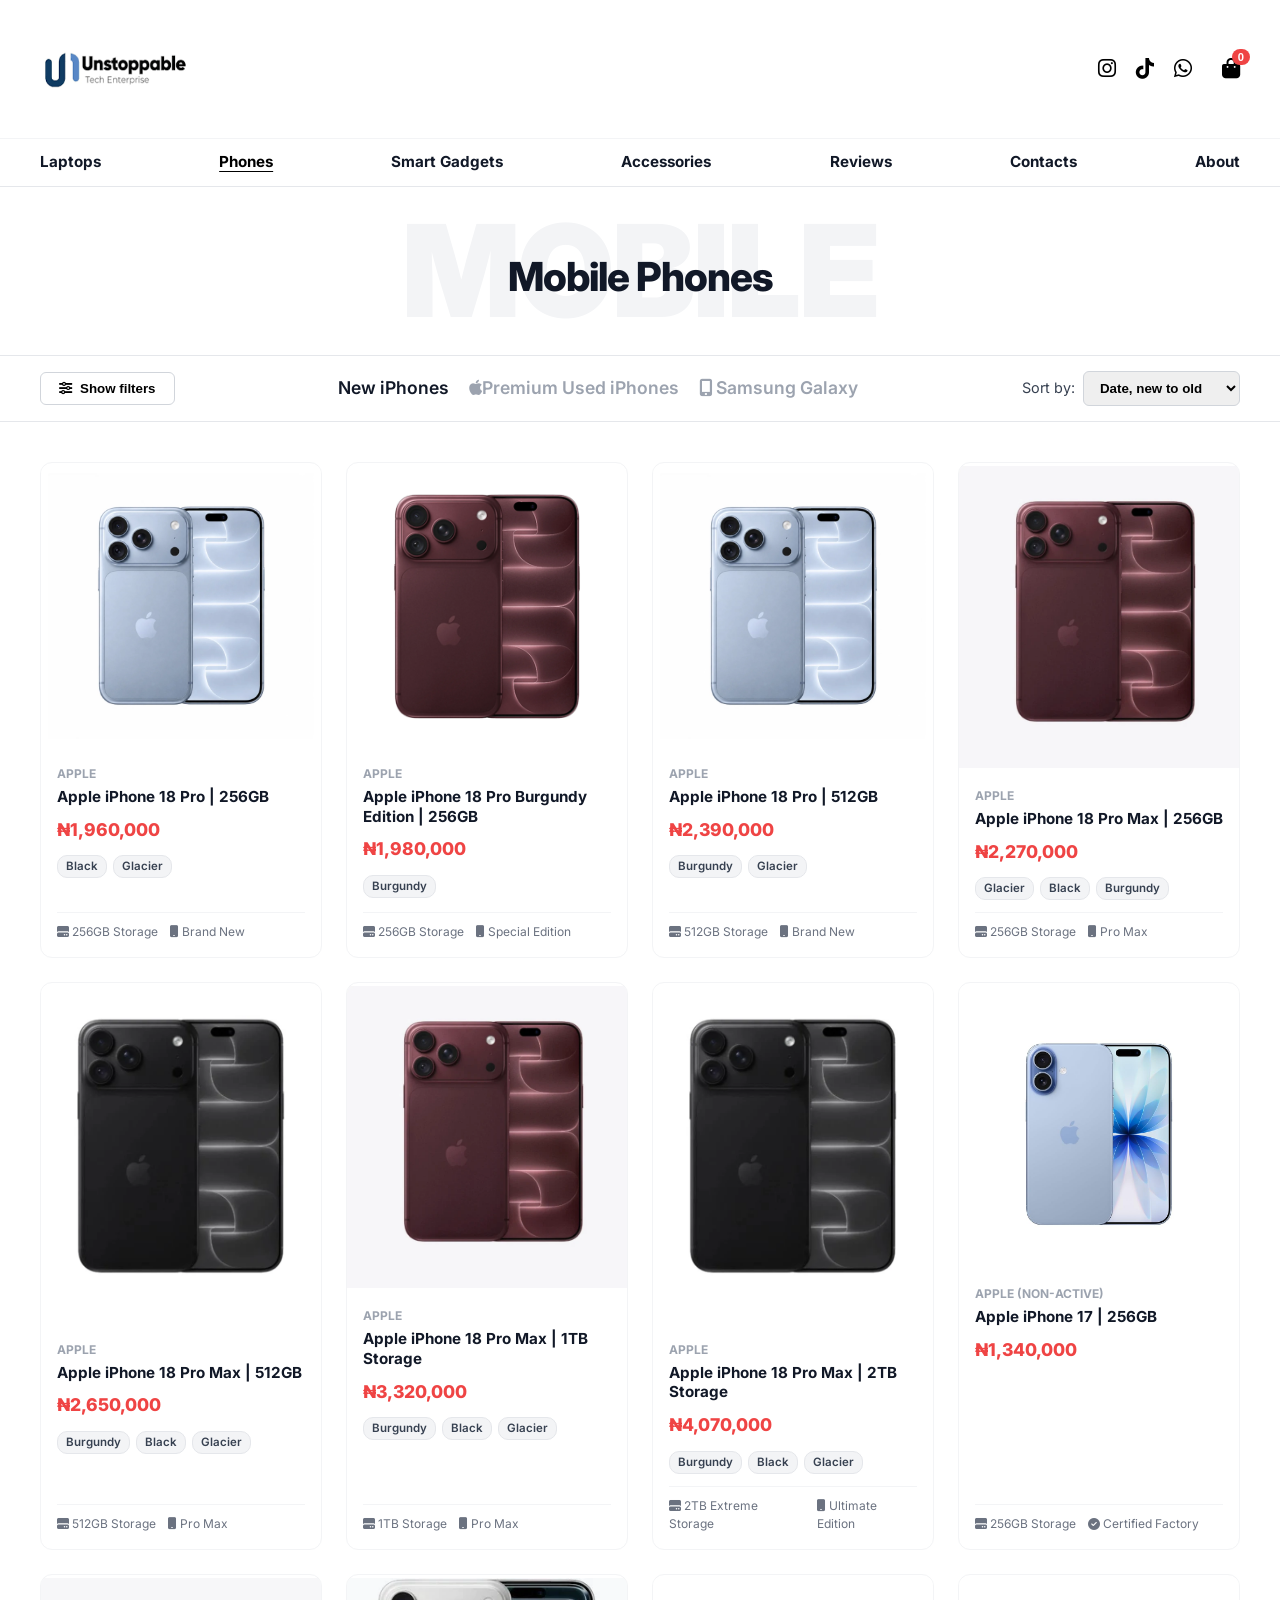
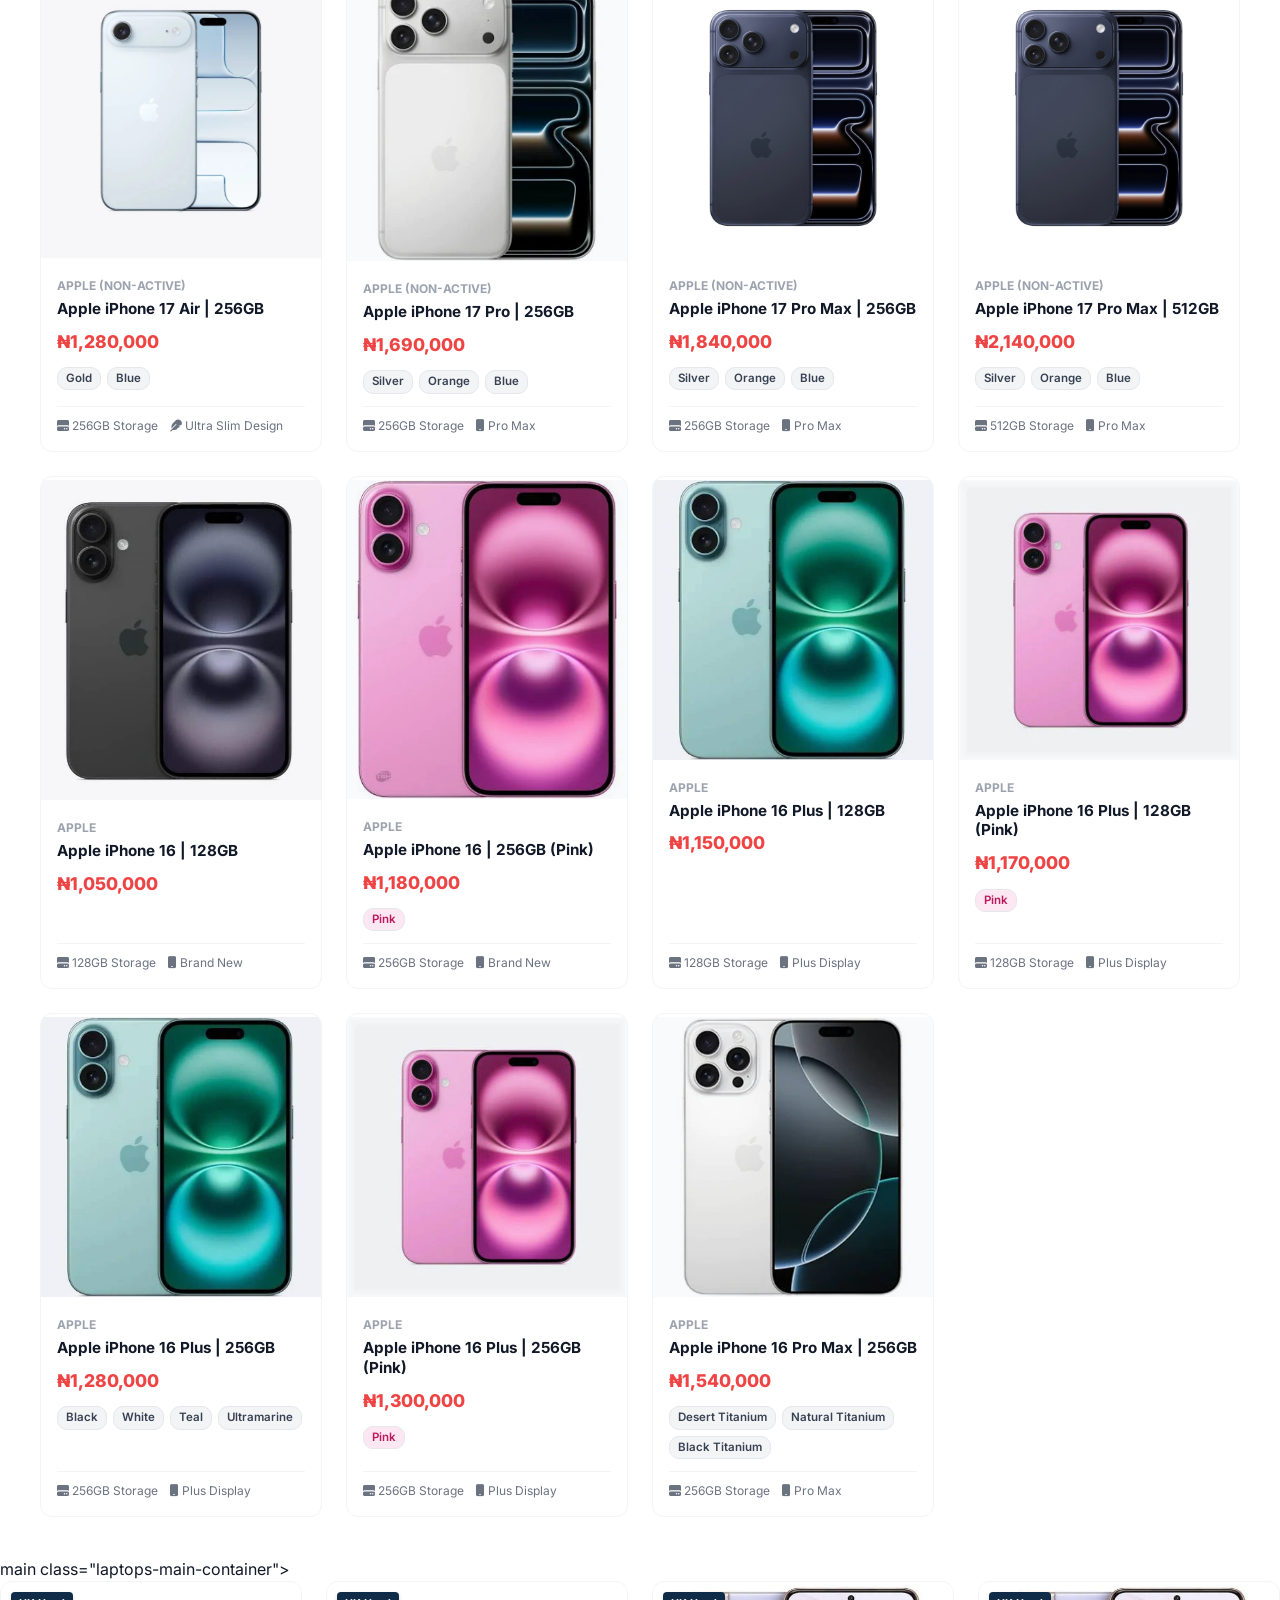
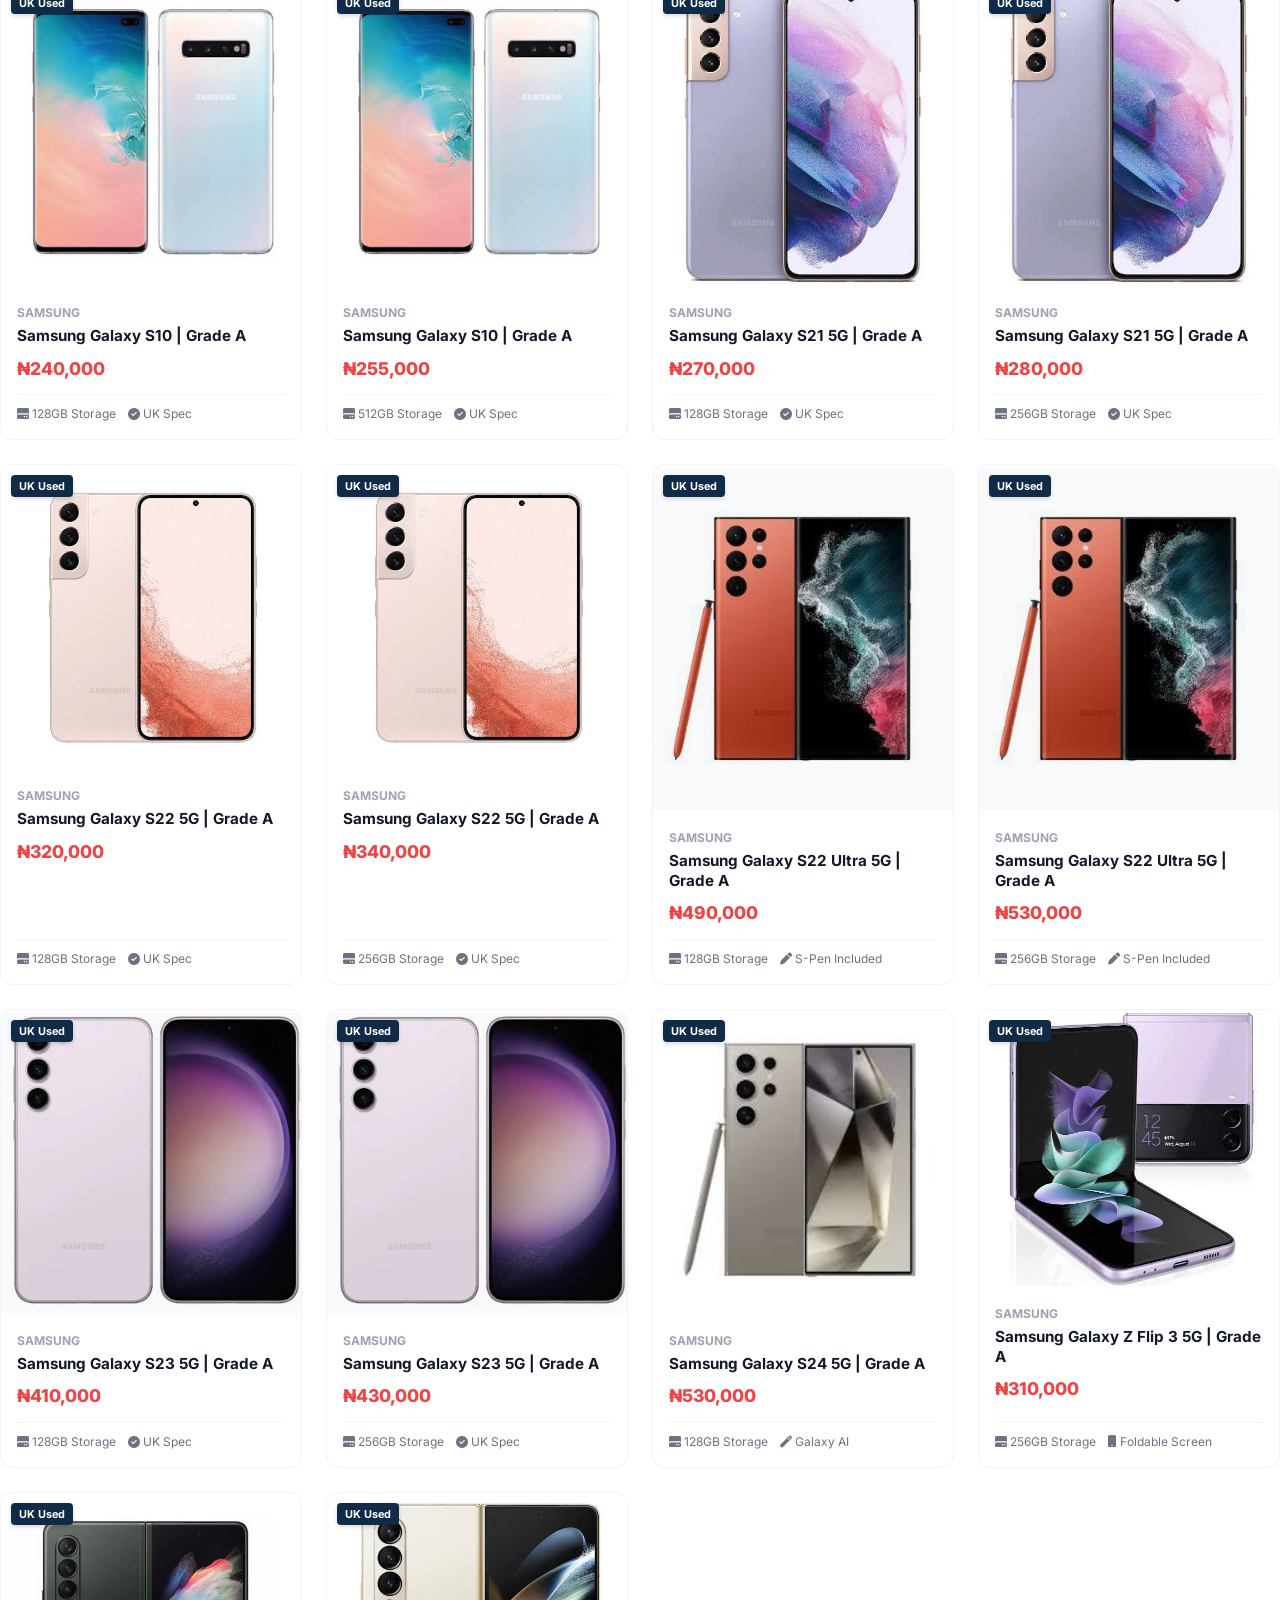
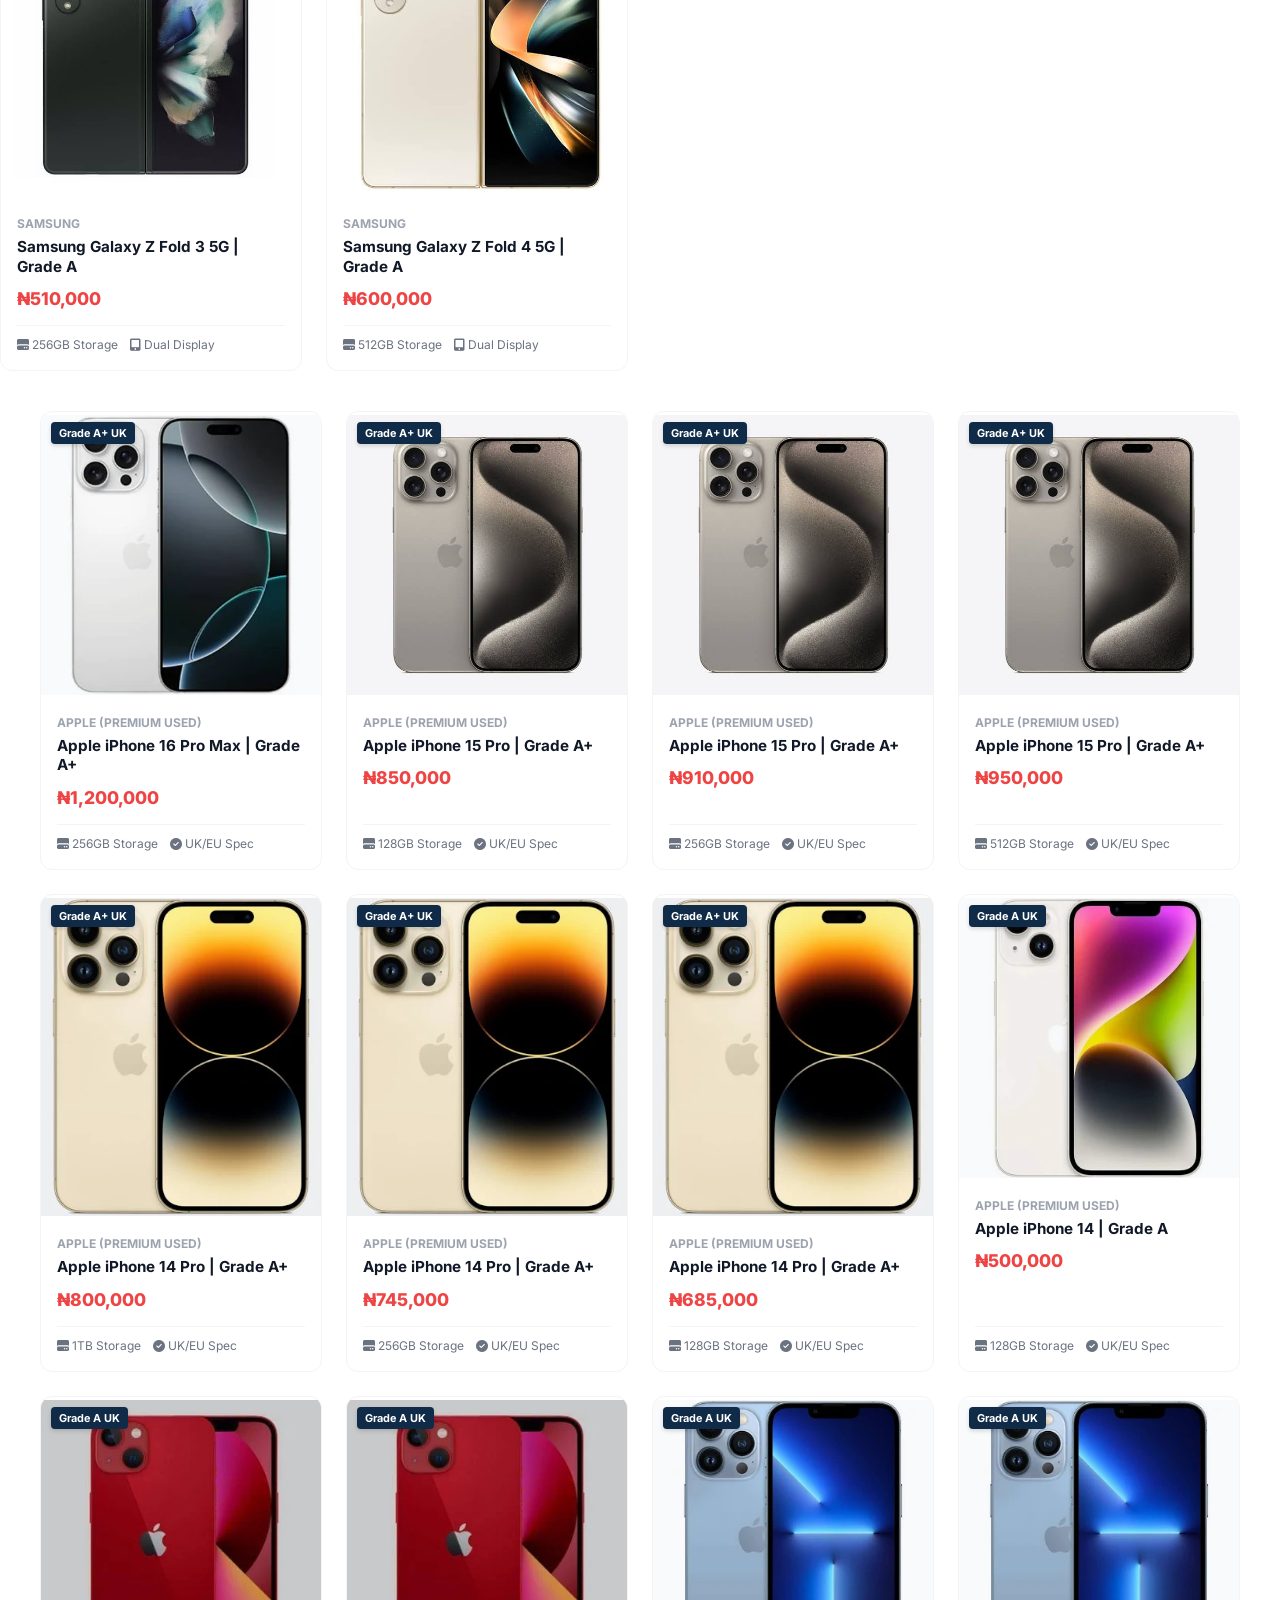
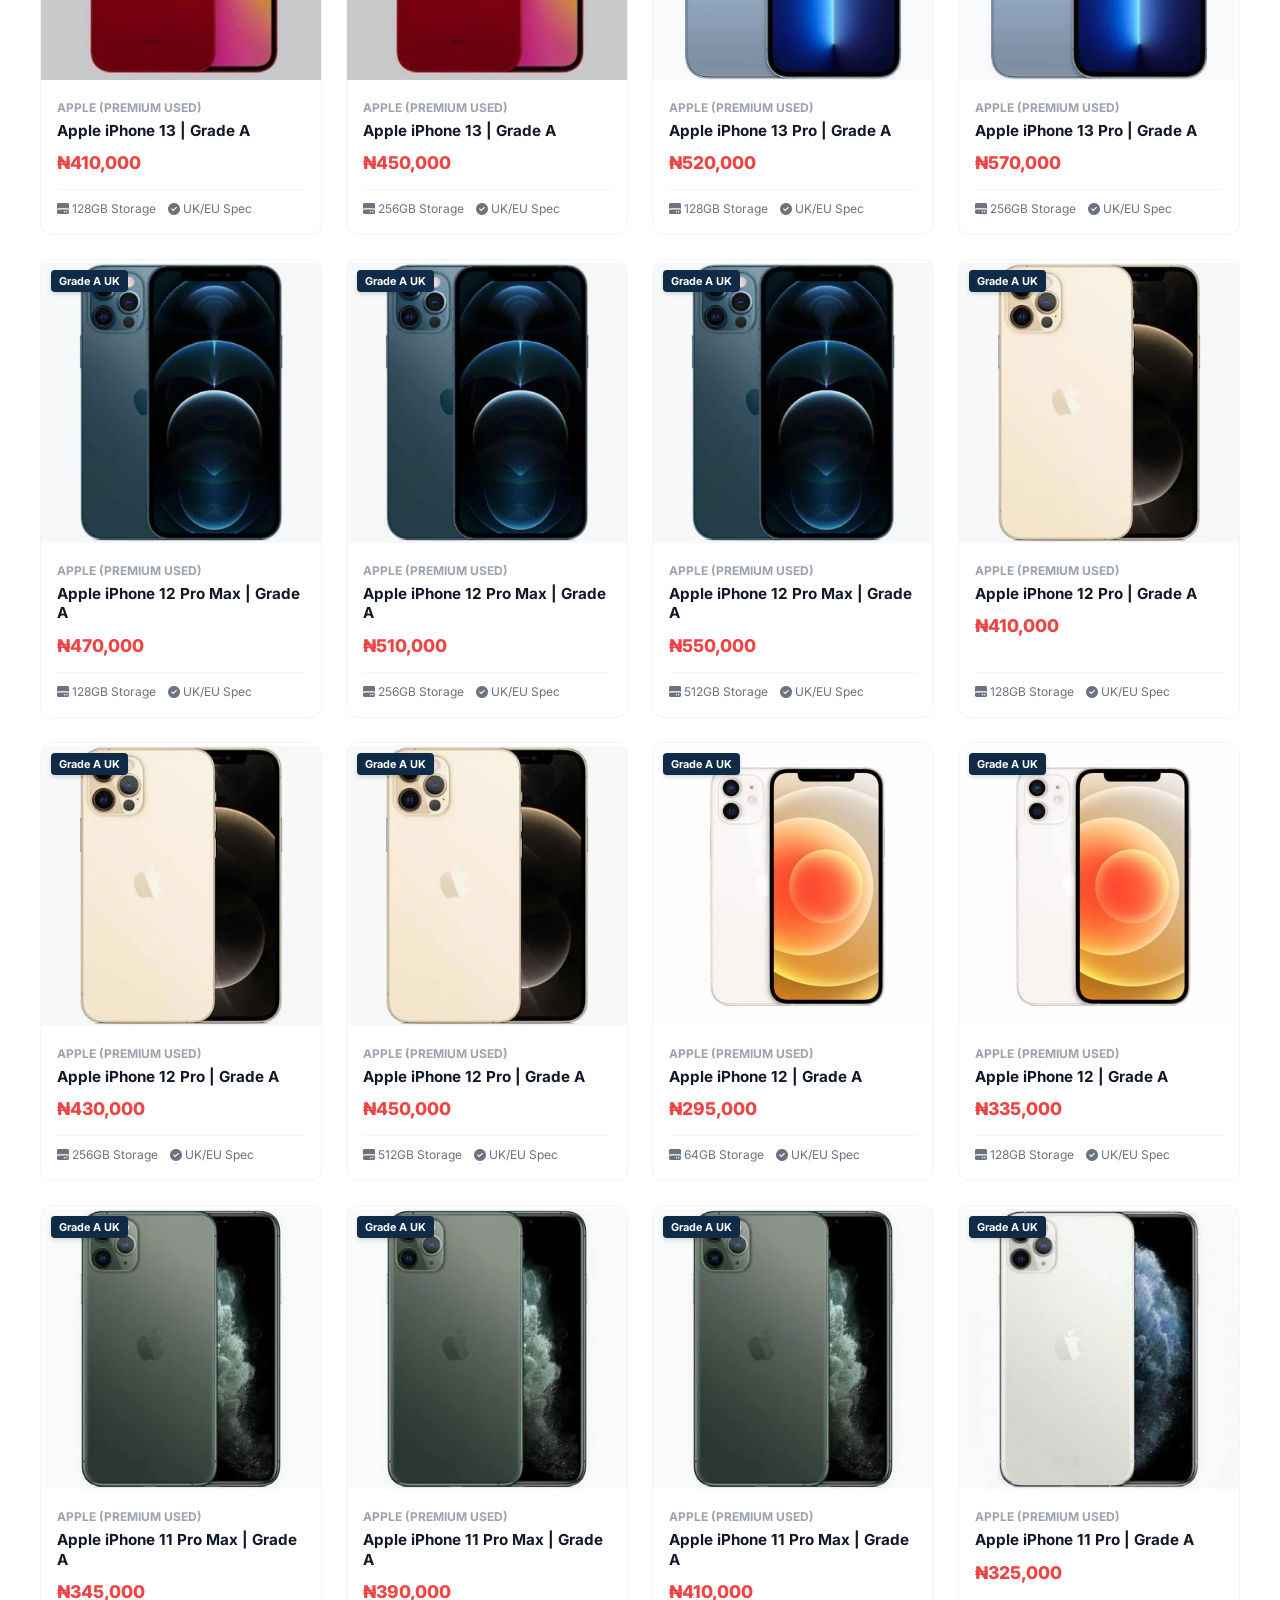
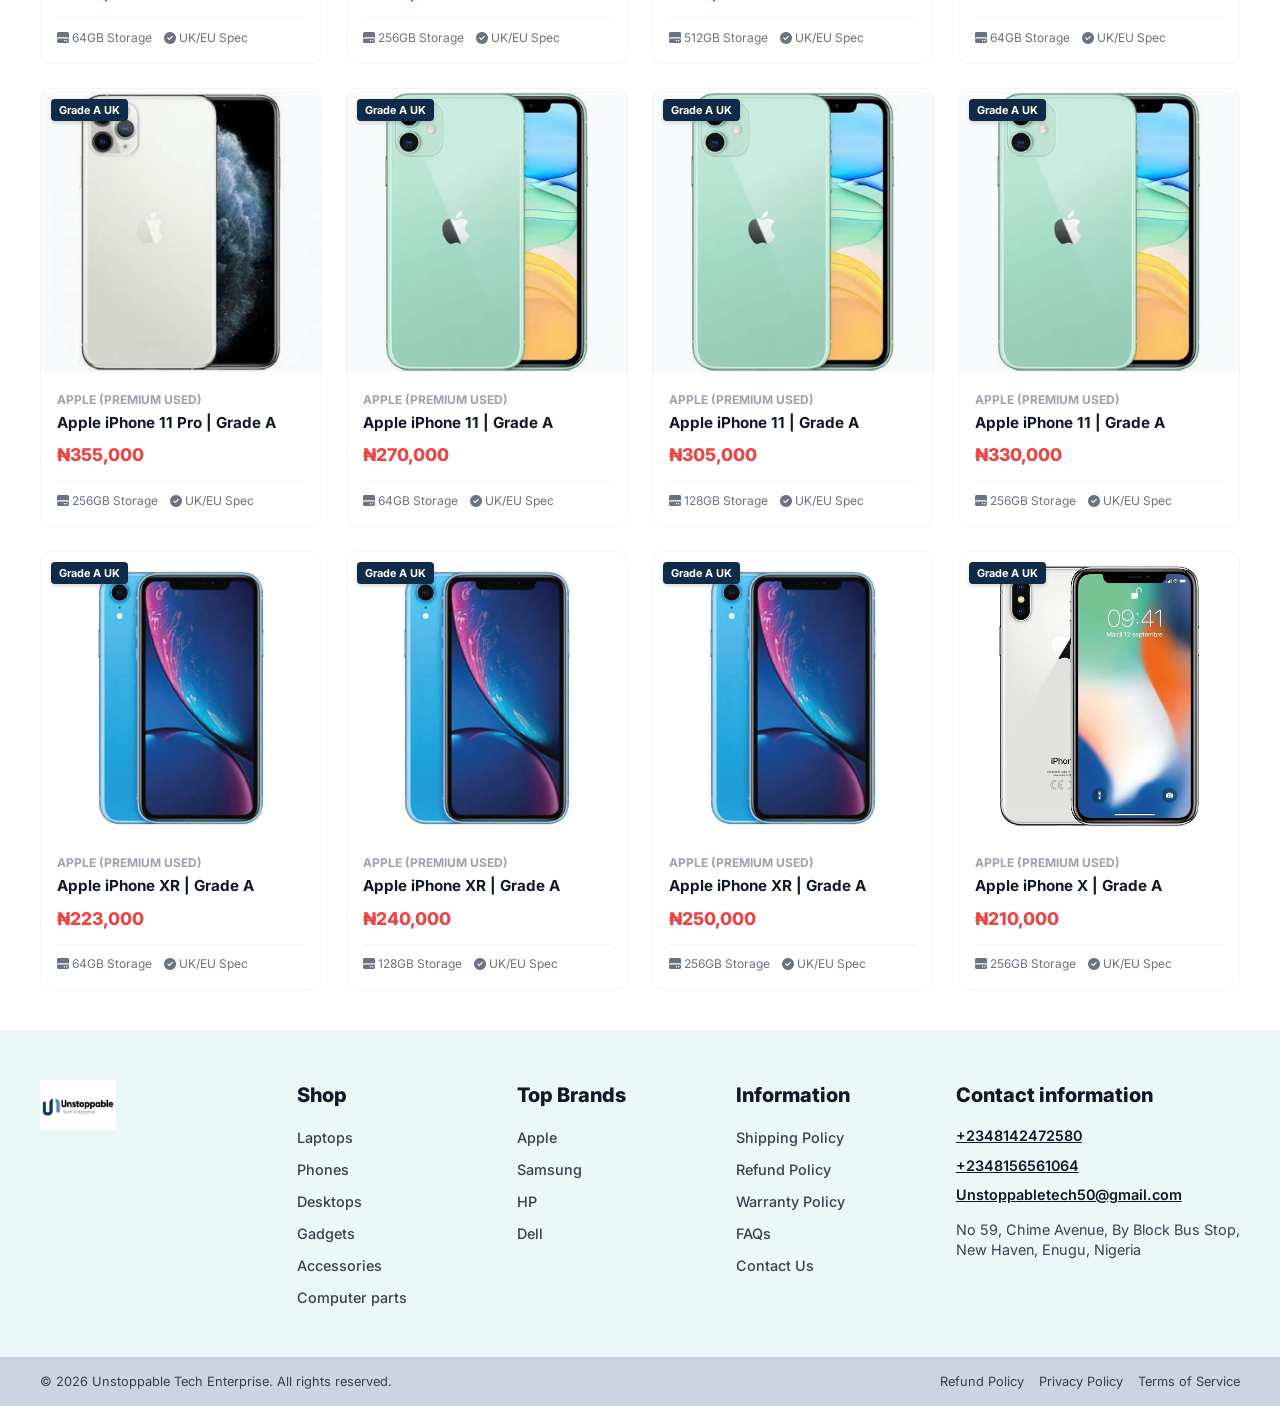
==== index.html @ ea3946f7 "Initial commit" ====
<!DOCTYPE html>
<html lang="en">
<head>
  <meta charset="UTF-8">
  <meta name="viewport" content="width=device-width, initial-scale=1.0">
  <title>Phones | Unstoppable Tech Enterprise</title>
  <!-- Google Fonts & Font Awesome Icons -->
  <link rel="preconnect" href="https://fonts.googleapis.com">
  <link rel="preconnect" href="https://fonts.gstatic.com" crossorigin>
  <link href="https://fonts.googleapis.com/css2?family=Inter:wght@400;500;600;700;800;900&display=swap" rel="stylesheet">
  <link rel="stylesheet" href="https://cdnjs.cloudflare.com/ajax/libs/font-awesome/6.4.0/css/all.min.css">
  <link rel="stylesheet" href="style.css">
</head>
<body>

  <!-- Header -->
  <header class="header">
    <div class="top-header">
      <a href="Phones.html" class="logo-link">
        <img src="images/logo.png" alt="Unstoppable Tech Enterprise" class="brand-logo" onerror="this.onerror=null; this.src='https://via.placeholder.com/220x60/ffffff/0f2b48?text=Unstoppable+Tech';">
      </a>
      <div class="social-links">
        <a href="https://www.instagram.com/unstoppable_techh?dlrf=MTU1bzlmZHRybW9jNA%3D%3D&utm_source=qr" target="_blank" rel="noopener noreferrer" aria-label="Instagram"><i class="fab fa-instagram"></i></a>
        <a href="https://www.tiktok.com/@unstoppabletech?_r=1&_t=ZS-9Adv2xZmcsM" target="_blank" rel="noopener noreferrer" aria-label="TikTok"><i class="fab fa-tiktok"></i></a>
        <a href="https://wa.me/message/I3PFMLFNUW4SJ1" target="_blank" rel="noopener noreferrer" aria-label="WhatsApp"><i class="fab fa-whatsapp"></i></a>
        <button class="cart-trigger" id="openCartBtn" aria-label="View Cart">
          <i class="fas fa-shopping-bag"></i>
          <span class="cart-count" id="cartBadgeCount">0</span>
        </button>
      </div>
    </div>
    <nav class="nav-bar">
      <div class="nav-links">
        <a href="laptops.html" class="nav-item">Laptops</a>
        <a href="phones.html" class="nav-item active">Phones</a>
        <a href="SmartGadgets.html" class="nav-item">Smart Gadgets</a>
        <a href="Accesories.html" class="nav-item">Accessories</a>
        <a href="reviews.html" class="nav-item">Reviews</a>
        <a href="contact.html" class="nav-item">Contacts</a>
        <a href="About.html" class="nav-item">About</a>
      </div>
    </nav>
  </header>

  <!-- Phones Banner Title -->
  <section class="laptops-hero-section">
    <div class="watermark-bg">Mobile</div>
    <h1 class="laptops-title">Mobile Phones</h1>
  </section>

  <!-- Filter & Brand Switcher Toolbar -->
  <div class="filter-toolbar-container">
    <div class="filter-toolbar">
      <button class="show-filters-btn">
        <i class="fas fa-sliders"></i> Show filters
      </button>

      <!-- Brand Sub-Category Tabs -->
      <div class="category-subtypes">
        <a href="Newiphones.html" class="subtype-link active"> New iPhones</a>
        <a href="usediphones.html" class="subtype-link"><i class="fab fa-apple"></i>Premium Used iPhones</a>
        <a href="samsung.html" class="subtype-link"><i class="fas fa-mobile-alt"></i> Samsung Galaxy</a>
      </div>

      <div class="sort-dropdown-wrapper">
        <label for="sortSelect">Sort by:</label>
        <select id="sortSelect" class="sort-select">
          <option value="newest">Date, new to old</option>
          <option value="price-low">Price, low to high</option>
          <option value="price-high">Price, high to low</option>
        </select>
      </div>
    </div>
  </div>

  <!-- Phones Grid -->
  <main class="laptops-main-container">
    <div class="laptop-cards-grid">

      <!-- iPhone 18 Pro 256GB -->
      <div class="laptop-card">
        <div class="laptop-img-wrapper">
          <img src="images/18pro.png" alt="iPhone 18 Pro 256GB" onerror="this.onerror=null; this.src='https://images.unsplash.com/photo-1592750475338-74b7b21085ab?auto=format&fit=crop&w=500&q=80';">
          <button class="hover-add-cart-btn" onclick="addToCart(201)">Add to cart</button>
        </div>
        <div class="laptop-info">
          <div class="brand-name">APPLE</div>
          <h3 class="laptop-model">Apple iPhone 18 Pro | 256GB</h3>
          <div class="price-box">
            <span class="current-price">₦1,960,000</span>
          </div>
          <div class="phone-color-pills">
            <span class="color-pill">Black</span>
            <span class="color-pill">Glacier</span>
          </div>
          <div class="laptop-specs-bar">
            <span><i class="fas fa-hdd"></i> 256GB Storage</span>
            <span><i class="fas fa-mobile"></i> Brand New</span>
          </div>
        </div>
      </div>

      <!-- iPhone 18 Pro 256GB Burgundy Special -->
      <div class="laptop-card">
        <div class="laptop-img-wrapper">
          <img src="images/18pro_burg.png" alt="iPhone 18 Pro 256GB Burgundy" onerror="this.onerror=null; this.src='https://images.unsplash.com/photo-1592750475338-74b7b21085ab?auto=format&fit=crop&w=500&q=80';">
          <button class="hover-add-cart-btn" onclick="addToCart(202)">Add to cart</button>
        </div>
        <div class="laptop-info">
          <div class="brand-name">APPLE</div>
          <h3 class="laptop-model">Apple iPhone 18 Pro Burgundy Edition | 256GB</h3>
          <div class="price-box">
            <span class="current-price">₦1,980,000</span>
          </div>
          <div class="phone-color-pills">
            <span class="color-pill">Burgundy</span>
          </div>
          <div class="laptop-specs-bar">
            <span><i class="fas fa-hdd"></i> 256GB Storage</span>
            <span><i class="fas fa-mobile"></i> Special Edition</span>
          </div>
        </div>
      </div>

      <!-- iPhone 18 Pro 512GB -->
      <div class="laptop-card">
        <div class="laptop-img-wrapper">
          <img src="images/18pro.png" alt="iPhone 18 Pro 512GB" onerror="this.onerror=null; this.src='https://images.unsplash.com/photo-1592750475338-74b7b21085ab?auto=format&fit=crop&w=500&q=80';">
          <button class="hover-add-cart-btn" onclick="addToCart(203)">Add to cart</button>
        </div>
        <div class="laptop-info">
          <div class="brand-name">APPLE</div>
          <h3 class="laptop-model">Apple iPhone 18 Pro | 512GB</h3>
          <div class="price-box">
            <span class="current-price">₦2,390,000</span>
          </div>
          <div class="phone-color-pills">
            <span class="color-pill">Burgundy</span>
            <span class="color-pill">Glacier</span>
          </div>
          <div class="laptop-specs-bar">
            <span><i class="fas fa-hdd"></i> 512GB Storage</span>
            <span><i class="fas fa-mobile"></i> Brand New</span>
          </div>
        </div>
      </div>

      <!-- iPhone 18 Pro Max 256GB -->
      <div class="laptop-card">
        <div class="laptop-img-wrapper">
          <img src="images/18promax.png" alt="iPhone 18 Pro Max 256GB" onerror="this.onerror=null; this.src='https://images.unsplash.com/photo-1511707171634-5f897ff02aa9?auto=format&fit=crop&w=500&q=80';">
          <button class="hover-add-cart-btn" onclick="addToCart(204)">Add to cart</button>
        </div>
        <div class="laptop-info">
          <div class="brand-name">APPLE</div>
          <h3 class="laptop-model">Apple iPhone 18 Pro Max | 256GB</h3>
          <div class="price-box">
            <span class="current-price">₦2,270,000</span>
          </div>
          <div class="phone-color-pills">
            <span class="color-pill">Glacier</span>
            <span class="color-pill">Black</span>
            <span class="color-pill">Burgundy</span>
          </div>
          <div class="laptop-specs-bar">
            <span><i class="fas fa-hdd"></i> 256GB Storage</span>
            <span><i class="fas fa-mobile"></i> Pro Max</span>
          </div>
        </div>
      </div>

      <!-- iPhone 18 Pro Max 512GB -->
      <div class="laptop-card">
        <div class="laptop-img-wrapper">
          <img src="images/18promax_b.png" alt="iPhone 18 Pro Max 512GB" onerror="this.onerror=null; this.src='https://images.unsplash.com/photo-1511707171634-5f897ff02aa9?auto=format&fit=crop&w=500&q=80';">
          <button class="hover-add-cart-btn" onclick="addToCart(205)">Add to cart</button>
        </div>
        <div class="laptop-info">
          <div class="brand-name">APPLE</div>
          <h3 class="laptop-model">Apple iPhone 18 Pro Max | 512GB</h3>
          <div class="price-box">
            <span class="current-price">₦2,650,000</span>
          </div>
          <div class="phone-color-pills">
            <span class="color-pill">Burgundy</span>
            <span class="color-pill">Black</span>
            <span class="color-pill">Glacier</span>
          </div>
          <div class="laptop-specs-bar">
            <span><i class="fas fa-hdd"></i> 512GB Storage</span>
            <span><i class="fas fa-mobile"></i> Pro Max</span>
          </div>
        </div>
      </div>

      <!-- iPhone 18 Pro Max 1TB -->
      <div class="laptop-card">
        <div class="laptop-img-wrapper">
          <img src="images/18promax.png" alt="iPhone 18 Pro Max 1TB" onerror="this.onerror=null; this.src='https://images.unsplash.com/photo-1511707171634-5f897ff02aa9?auto=format&fit=crop&w=500&q=80';">
          <button class="hover-add-cart-btn" onclick="addToCart(206)">Add to cart</button>
        </div>
        <div class="laptop-info">
          <div class="brand-name">APPLE</div>
          <h3 class="laptop-model">Apple iPhone 18 Pro Max | 1TB Storage</h3>
          <div class="price-box">
            <span class="current-price">₦3,320,000</span>
          </div>
          <div class="phone-color-pills">
            <span class="color-pill">Burgundy</span>
            <span class="color-pill">Black</span>
            <span class="color-pill">Glacier</span>
          </div>
          <div class="laptop-specs-bar">
            <span><i class="fas fa-hdd"></i> 1TB Storage</span>
            <span><i class="fas fa-mobile"></i> Pro Max</span>
          </div>
        </div>
      </div>

      <!-- iPhone 18 Pro Max 2TB -->
      <div class="laptop-card">
        <div class="laptop-img-wrapper">
          <img src="images/18promax_b.png" alt="iPhone 18 Pro Max 2TB" onerror="this.onerror=null; this.src='https://images.unsplash.com/photo-1511707171634-5f897ff02aa9?auto=format&fit=crop&w=500&q=80';">
          <button class="hover-add-cart-btn" onclick="addToCart(207)">Add to cart</button>
        </div>
        <div class="laptop-info">
          <div class="brand-name">APPLE</div>
          <h3 class="laptop-model">Apple iPhone 18 Pro Max | 2TB Storage</h3>
          <div class="price-box">
            <span class="current-price">₦4,070,000</span>
          </div>
          <div class="phone-color-pills">
            <span class="color-pill">Burgundy</span>
            <span class="color-pill">Black</span>
            <span class="color-pill">Glacier</span>
          </div>
          <div class="laptop-specs-bar">
            <span><i class="fas fa-hdd"></i> 2TB Extreme Storage</span>
            <span><i class="fas fa-mobile"></i> Ultimate Edition</span>
          </div>
        </div>
      </div>

      <!-- NON ACTIVE SECTION -->

      <!-- iPhone 17 256GB Non-Active -->
      <div class="laptop-card">
      
        <div class="laptop-img-wrapper">
          <img src="images/17.png" alt="iPhone 17 256GB">
          <button class="hover-add-cart-btn" onclick="addToCart(208)">Add to cart</button>
        </div>
        <div class="laptop-info">
          <div class="brand-name">APPLE (NON-ACTIVE)</div>
          <h3 class="laptop-model">Apple iPhone 17 | 256GB</h3>
          <div class="price-box">
            <span class="current-price">₦1,340,000</span>
          </div>
          <div class="laptop-specs-bar">
            <span><i class="fas fa-hdd"></i> 256GB Storage</span>
            <span><i class="fas fa-check-circle"></i> Certified Factory</span>
          </div>
        </div>
      </div>

      <!-- iPhone 17 Air 256GB -->
      <div class="laptop-card">
        <div class="laptop-img-wrapper">
          <img src="images/17air.png" alt="iPhone 17 Air 256GB" onerror="this.onerror=null; this.src='https://images.unsplash.com/photo-1511707171634-5f897ff02aa9?auto=format&fit=crop&w=500&q=80';">
          <button class="hover-add-cart-btn" onclick="addToCart(209)">Add to cart</button>
        </div>
        <div class="laptop-info">
          <div class="brand-name">APPLE (NON-ACTIVE)</div>
          <h3 class="laptop-model">Apple iPhone 17 Air | 256GB</h3>
          <div class="price-box">
            <span class="current-price">₦1,280,000</span>
          </div>
          <div class="phone-color-pills">
            <span class="color-pill">Gold</span>
            <span class="color-pill">Blue</span>
          </div>
          <div class="laptop-specs-bar">
            <span><i class="fas fa-hdd"></i> 256GB Storage</span>
            <span><i class="fas fa-feather"></i> Ultra Slim Design</span>
          </div>
        </div>
      </div>

      <!--iphone 17 pro 256gb-->
   <div class="laptop-card">
        <div class="laptop-img-wrapper">
          <img src="images/17pro.png" alt="iPhone 17 Pro 256GB" onerror="this.onerror=null; this.src='https://images.unsplash.com/photo-1511707171634-5f897ff02aa9?auto=format&fit=crop&w=500&q=80';">
          <button class="hover-add-cart-btn" onclick="addToCart(211)">Add to cart</button>
        </div>
        <div class="laptop-info">
          <div class="brand-name">APPLE (NON-ACTIVE)</div>
          <h3 class="laptop-model">Apple iPhone 17 Pro | 256GB</h3>
          <div class="price-box">
            <span class="current-price">₦1,690,000</span>
          </div>
          <div class="phone-color-pills">
            <span class="color-pill">Silver</span>
            <span class="color-pill">Orange</span>
            <span class="color-pill">Blue</span>
          </div>
          <div class="laptop-specs-bar">
            <span><i class="fas fa-hdd"></i> 256GB Storage</span>
            <span><i class="fas fa-mobile"></i> Pro Max</span>
          </div>
        </div>
      </div>
    
      <!-- iPhone 17 Pro Max 256GB -->
      <div class="laptop-card">
        <div class="laptop-img-wrapper">
          <img src="images/17promax.png" alt="iPhone 17 Pro Max 256GB" onerror="this.onerror=null; this.src='https://images.unsplash.com/photo-1511707171634-5f897ff02aa9?auto=format&fit=crop&w=500&q=80';">
          <button class="hover-add-cart-btn" onclick="addToCart(211)">Add to cart</button>
        </div>
        <div class="laptop-info">
          <div class="brand-name">APPLE (NON-ACTIVE)</div>
          <h3 class="laptop-model">Apple iPhone 17 Pro Max | 256GB</h3>
          <div class="price-box">
            <span class="current-price">₦1,840,000</span>
          </div>
          <div class="phone-color-pills">
            <span class="color-pill">Silver</span>
            <span class="color-pill">Orange</span>
            <span class="color-pill">Blue</span>
          </div>
          <div class="laptop-specs-bar">
            <span><i class="fas fa-hdd"></i> 256GB Storage</span>
            <span><i class="fas fa-mobile"></i> Pro Max</span>
          </div>
        </div>
      </div>

      <!-- iPhone 17 Pro Max 512GB -->
      <div class="laptop-card">
        <div class="laptop-img-wrapper">
          <img src="images/17promax.png" alt="iPhone 17 Pro Max 512GB" onerror="this.onerror=null; this.src='https://images.unsplash.com/photo-1511707171634-5f897ff02aa9?auto=format&fit=crop&w=500&q=80';">
          <button class="hover-add-cart-btn" onclick="addToCart(212)">Add to cart</button>
        </div>
        <div class="laptop-info">
          <div class="brand-name">APPLE (NON-ACTIVE)</div>
          <h3 class="laptop-model">Apple iPhone 17 Pro Max | 512GB</h3>
          <div class="price-box">
            <span class="current-price">₦2,140,000</span>
          </div>
          <div class="phone-color-pills">
            <span class="color-pill">Silver</span>
            <span class="color-pill">Orange</span>
            <span class="color-pill">Blue</span>
          </div>
          <div class="laptop-specs-bar">
            <span><i class="fas fa-hdd"></i> 512GB Storage</span>
            <span><i class="fas fa-mobile"></i> Pro Max</span>
          </div>
        </div>
      </div>

      <!-- iPhone 16 128GB -->
<div class="laptop-card">
  <div class="laptop-img-wrapper">
    <img src="images/16.png" alt="iPhone 16 128GB" onerror="this.onerror=null; this.src='https://images.unsplash.com/photo-1592750475338-74b7b21085ab?auto=format&fit=crop&w=500&q=80';">
    <button class="hover-add-cart-btn" onclick="addToCart(213)">Add to cart</button>
  </div>
  <div class="laptop-info">
    <div class="brand-name">APPLE</div>
    <h3 class="laptop-model">Apple iPhone 16 | 128GB</h3>
    <div class="price-box">
      <span class="current-price">₦1,050,000</span>
    </div>
    <div class="laptop-specs-bar">
      <span><i class="fas fa-hdd"></i> 128GB Storage</span>
      <span><i class="fas fa-mobile"></i> Brand New</span>
    </div>
  </div>
</div>

<!-- iPhone 16 256GB Pink -->
<div class="laptop-card">
  <div class="laptop-img-wrapper">
    <img src="images/16pink.png" alt="iPhone 16 256GB Pink" onerror="this.onerror=null; this.src='https://images.unsplash.com/photo-1592750475338-74b7b21085ab?auto=format&fit=crop&w=500&q=80';">
    <button class="hover-add-cart-btn" onclick="addToCart(214)">Add to cart</button>
  </div>
  <div class="laptop-info">
    <div class="brand-name">APPLE</div>
    <h3 class="laptop-model">Apple iPhone 16 | 256GB (Pink)</h3>
    <div class="price-box">
      <span class="current-price">₦1,180,000</span>
    </div>
    <div class="phone-color-pills">
      <span class="color-pill" style="background-color: #fce7f3; color: #be185d;">Pink</span>
    </div>
    <div class="laptop-specs-bar">
      <span><i class="fas fa-hdd"></i> 256GB Storage</span>
      <span><i class="fas fa-mobile"></i> Brand New</span>
    </div>
  </div>
</div>

<!-- iPhone 16 Plus 128GB -->
<div class="laptop-card">
  <div class="laptop-img-wrapper">
    <img src="images/16plus.png" alt="iPhone 16 Plus 128GB" onerror="this.onerror=null; this.src='https://images.unsplash.com/photo-1511707171634-5f897ff02aa9?auto=format&fit=crop&w=500&q=80';">
    <button class="hover-add-cart-btn" onclick="addToCart(215)">Add to cart</button>
  </div>
  <div class="laptop-info">
    <div class="brand-name">APPLE</div>
    <h3 class="laptop-model">Apple iPhone 16 Plus | 128GB</h3>
    <div class="price-box">
      <span class="current-price">₦1,150,000</span>
    </div>
    <div class="laptop-specs-bar">
      <span><i class="fas fa-hdd"></i> 128GB Storage</span>
      <span><i class="fas fa-mobile"></i> Plus Display</span>
    </div>
  </div>
</div>

<!-- iPhone 16 Plus 128GB Pink -->
<div class="laptop-card">
  <div class="laptop-img-wrapper">
    <img src="images/16pluspink.png" alt="iPhone 16 Plus 128GB Pink" onerror="this.onerror=null; this.src='https://images.unsplash.com/photo-1511707171634-5f897ff02aa9?auto=format&fit=crop&w=500&q=80';">
    <button class="hover-add-cart-btn" onclick="addToCart(216)">Add to cart</button>
  </div>
  <div class="laptop-info">
    <div class="brand-name">APPLE</div>
    <h3 class="laptop-model">Apple iPhone 16 Plus | 128GB (Pink)</h3>
    <div class="price-box">
      <span class="current-price">₦1,170,000</span>
    </div>
    <div class="phone-color-pills">
      <span class="color-pill" style="background-color: #fce7f3; color: #be185d;">Pink</span>
    </div>
    <div class="laptop-specs-bar">
      <span><i class="fas fa-hdd"></i> 128GB Storage</span>
      <span><i class="fas fa-mobile"></i> Plus Display</span>
    </div>
  </div>
</div>

<!-- iPhone 16 Plus 256GB Colors -->
<div class="laptop-card">
  <div class="laptop-img-wrapper">
    <img src="images/16plus.png" alt="iPhone 16 Plus 256GB All Colors" onerror="this.onerror=null; this.src='https://images.unsplash.com/photo-1511707171634-5f897ff02aa9?auto=format&fit=crop&w=500&q=80';">
    <button class="hover-add-cart-btn" onclick="addToCart(217)">Add to cart</button>
  </div>
  <div class="laptop-info">
    <div class="brand-name">APPLE</div>
    <h3 class="laptop-model">Apple iPhone 16 Plus | 256GB</h3>
    <div class="price-box">
      <span class="current-price">₦1,280,000</span>
    </div>
    <div class="phone-color-pills">
      <span class="color-pill">Black</span>
      <span class="color-pill">White</span>
      <span class="color-pill">Teal</span>
      <span class="color-pill">Ultramarine</span>
    </div>
    <div class="laptop-specs-bar">
      <span><i class="fas fa-hdd"></i> 256GB Storage</span>
      <span><i class="fas fa-mobile"></i> Plus Display</span>
    </div>
  </div>
</div>

<!-- iPhone 16 Plus 256GB Pink -->
<div class="laptop-card">
  <div class="laptop-img-wrapper">
    <img src="images/16pluspink.png" alt="iPhone 16 Plus 256GB Pink" >
    <button class="hover-add-cart-btn" onclick="addToCart(218)">Add to cart</button>
  </div>
  <div class="laptop-info">
    <div class="brand-name">APPLE</div>
    <h3 class="laptop-model">Apple iPhone 16 Plus | 256GB (Pink)</h3>
    <div class="price-box">
      <span class="current-price">₦1,300,000</span>
    </div>
    <div class="phone-color-pills">
      <span class="color-pill" style="background-color: #fce7f3; color: #be185d;">Pink</span>
    </div>
    <div class="laptop-specs-bar">
      <span><i class="fas fa-hdd"></i> 256GB Storage</span>
      <span><i class="fas fa-mobile"></i> Plus Display</span>
    </div>
  </div>
</div>

<!-- iPhone 16 Pro Max 256GB -->
<div class="laptop-card">
  <div class="laptop-img-wrapper">
    <img src="images/16promax.png" alt="iPhone 16 Pro Max 256GB" onerror="this.onerror=null; this.src='https://images.unsplash.com/photo-1511707171634-5f897ff02aa9?auto=format&fit=crop&w=500&q=80';">
    <button class="hover-add-cart-btn" onclick="addToCart(219)">Add to cart</button>
  </div>
  <div class="laptop-info">
    <div class="brand-name">APPLE</div>
    <h3 class="laptop-model">Apple iPhone 16 Pro Max | 256GB</h3>
    <div class="price-box">
      <span class="current-price">₦1,540,000</span>
    </div>
    <div class="phone-color-pills">
      <span class="color-pill">Desert Titanium</span>
      <span class="color-pill">Natural Titanium</span>
      <span class="color-pill">Black Titanium</span>
    </div>
    <div class="laptop-specs-bar">
      <span><i class="fas fa-hdd"></i> 256GB Storage</span>
      <span><i class="fas fa-mobile"></i> Pro Max</span>
    </div>
  </div>
</div>

    </div>
  </main>





  main class="laptops-main-container">
    <div class="laptop-cards-grid">

      <!-- Samsung Galaxy S10 128GB -->
      <div class="laptop-card">
        <div class="save-badge" style="background-color: #0f2b48;">UK Used</div>
        <div class="laptop-img-wrapper">
          <img src="images/s10.png" alt="Samsung Galaxy S10 128GB" onerror="this.onerror=null; this.src='https://images.unsplash.com/photo-1610945265064-0e34e5519bbf?auto=format&fit=crop&w=500&q=80';">
          <button class="hover-add-cart-btn" onclick="addToCart(401)">Add to cart</button>
        </div>
        <div class="laptop-info">
          <div class="brand-name">SAMSUNG</div>
          <h3 class="laptop-model">Samsung Galaxy S10 | Grade A</h3>
          <div class="price-box">
            <span class="current-price">₦240,000</span>
          </div>
          <div class="laptop-specs-bar">
            <span><i class="fas fa-hdd"></i> 128GB Storage</span>
            <span><i class="fas fa-check-circle"></i> UK Spec</span>
          </div>
        </div>
      </div>

      <!-- Samsung Galaxy S10 512GB -->
      <div class="laptop-card">
        <div class="save-badge" style="background-color: #0f2b48;">UK Used</div>
        <div class="laptop-img-wrapper">
          <img src="images/s10.png" alt="Samsung Galaxy S10 512GB" onerror="this.onerror=null; this.src='https://images.unsplash.com/photo-1610945265064-0e34e5519bbf?auto=format&fit=crop&w=500&q=80';">
          <button class="hover-add-cart-btn" onclick="addToCart(402)">Add to cart</button>
        </div>
        <div class="laptop-info">
          <div class="brand-name">SAMSUNG</div>
          <h3 class="laptop-model">Samsung Galaxy S10 | Grade A</h3>
          <div class="price-box">
            <span class="current-price">₦255,000</span>
          </div>
          <div class="laptop-specs-bar">
            <span><i class="fas fa-hdd"></i> 512GB Storage</span>
            <span><i class="fas fa-check-circle"></i> UK Spec</span>
          </div>
        </div>
      </div>

      <!-- Samsung Galaxy S21 128GB -->
      <div class="laptop-card">
        <div class="save-badge" style="background-color: #0f2b48;">UK Used</div>
        <div class="laptop-img-wrapper">
          <img src="images/s21.png" alt="Samsung Galaxy S21 128GB" onerror="this.onerror=null; this.src='https://images.unsplash.com/photo-1610945265064-0e34e5519bbf?auto=format&fit=crop&w=500&q=80';">
          <button class="hover-add-cart-btn" onclick="addToCart(403)">Add to cart</button>
        </div>
        <div class="laptop-info">
          <div class="brand-name">SAMSUNG</div>
          <h3 class="laptop-model">Samsung Galaxy S21 5G | Grade A</h3>
          <div class="price-box">
            <span class="current-price">₦270,000</span>
          </div>
          <div class="laptop-specs-bar">
            <span><i class="fas fa-hdd"></i> 128GB Storage</span>
            <span><i class="fas fa-check-circle"></i> UK Spec</span>
          </div>
        </div>
      </div>

      <!-- Samsung Galaxy S21 256GB -->
      <div class="laptop-card">
        <div class="save-badge" style="background-color: #0f2b48;">UK Used</div>
        <div class="laptop-img-wrapper">
          <img src="images/s21.png" alt="Samsung Galaxy S21 256GB" onerror="this.onerror=null; this.src='https://images.unsplash.com/photo-1610945265064-0e34e5519bbf?auto=format&fit=crop&w=500&q=80';">
          <button class="hover-add-cart-btn" onclick="addToCart(404)">Add to cart</button>
        </div>
        <div class="laptop-info">
          <div class="brand-name">SAMSUNG</div>
          <h3 class="laptop-model">Samsung Galaxy S21 5G | Grade A</h3>
          <div class="price-box">
            <span class="current-price">₦280,000</span>
          </div>
          <div class="laptop-specs-bar">
            <span><i class="fas fa-hdd"></i> 256GB Storage</span>
            <span><i class="fas fa-check-circle"></i> UK Spec</span>
          </div>
        </div>
      </div>

      <!-- Samsung Galaxy S22 128GB -->
      <div class="laptop-card">
        <div class="save-badge" style="background-color: #0f2b48;">UK Used</div>
        <div class="laptop-img-wrapper">
          <img src="images/s22.png" alt="Samsung Galaxy S22 128GB" onerror="this.onerror=null; this.src='https://images.unsplash.com/photo-1610945265064-0e34e5519bbf?auto=format&fit=crop&w=500&q=80';">
          <button class="hover-add-cart-btn" onclick="addToCart(405)">Add to cart</button>
        </div>
        <div class="laptop-info">
          <div class="brand-name">SAMSUNG</div>
          <h3 class="laptop-model">Samsung Galaxy S22 5G | Grade A</h3>
          <div class="price-box">
            <span class="current-price">₦320,000</span>
          </div>
          <div class="laptop-specs-bar">
            <span><i class="fas fa-hdd"></i> 128GB Storage</span>
            <span><i class="fas fa-check-circle"></i> UK Spec</span>
          </div>
        </div>
      </div>

      <!-- Samsung Galaxy S22 256GB -->
      <div class="laptop-card">
        <div class="save-badge" style="background-color: #0f2b48;">UK Used</div>
        <div class="laptop-img-wrapper">
          <img src="images/s22.png" alt="Samsung Galaxy S22 256GB" onerror="this.onerror=null; this.src='https://images.unsplash.com/photo-1610945265064-0e34e5519bbf?auto=format&fit=crop&w=500&q=80';">
          <button class="hover-add-cart-btn" onclick="addToCart(406)">Add to cart</button>
        </div>
        <div class="laptop-info">
          <div class="brand-name">SAMSUNG</div>
          <h3 class="laptop-model">Samsung Galaxy S22 5G | Grade A</h3>
          <div class="price-box">
            <span class="current-price">₦340,000</span>
          </div>
          <div class="laptop-specs-bar">
            <span><i class="fas fa-hdd"></i> 256GB Storage</span>
            <span><i class="fas fa-check-circle"></i> UK Spec</span>
          </div>
        </div>
      </div>

      <!-- Samsung Galaxy S22 Ultra 128GB -->
      <div class="laptop-card">
        <div class="save-badge" style="background-color: #0f2b48;">UK Used</div>
        <div class="laptop-img-wrapper">
          <img src="images/s22ultra.png" alt="Samsung Galaxy S22 Ultra 128GB" onerror="this.onerror=null; this.src='https://images.unsplash.com/photo-1610945265064-0e34e5519bbf?auto=format&fit=crop&w=500&q=80';">
          <button class="hover-add-cart-btn" onclick="addToCart(407)">Add to cart</button>
        </div>
        <div class="laptop-info">
          <div class="brand-name">SAMSUNG</div>
          <h3 class="laptop-model">Samsung Galaxy S22 Ultra 5G | Grade A</h3>
          <div class="price-box">
            <span class="current-price">₦490,000</span>
          </div>
          <div class="laptop-specs-bar">
            <span><i class="fas fa-hdd"></i> 128GB Storage</span>
            <span><i class="fas fa-pen"></i> S-Pen Included</span>
          </div>
        </div>
      </div>

      <!-- Samsung Galaxy S22 Ultra 256GB -->
      <div class="laptop-card">
        <div class="save-badge" style="background-color: #0f2b48;">UK Used</div>
        <div class="laptop-img-wrapper">
          <img src="images/s22ultra.png" alt="Samsung Galaxy S22 Ultra 256GB" onerror="this.onerror=null; this.src='https://images.unsplash.com/photo-1610945265064-0e34e5519bbf?auto=format&fit=crop&w=500&q=80';">
          <button class="hover-add-cart-btn" onclick="addToCart(408)">Add to cart</button>
        </div>
        <div class="laptop-info">
          <div class="brand-name">SAMSUNG</div>
          <h3 class="laptop-model">Samsung Galaxy S22 Ultra 5G | Grade A</h3>
          <div class="price-box">
            <span class="current-price">₦530,000</span>
          </div>
          <div class="laptop-specs-bar">
            <span><i class="fas fa-hdd"></i> 256GB Storage</span>
            <span><i class="fas fa-pen"></i> S-Pen Included</span>
          </div>
        </div>
      </div>

      <!-- Samsung Galaxy S23 128GB -->
      <div class="laptop-card">
        <div class="save-badge" style="background-color: #0f2b48;">UK Used</div>
        <div class="laptop-img-wrapper">
          <img src="images/s23.png" alt="Samsung Galaxy S23 128GB" onerror="this.onerror=null; this.src='https://images.unsplash.com/photo-1610945265064-0e34e5519bbf?auto=format&fit=crop&w=500&q=80';">
          <button class="hover-add-cart-btn" onclick="addToCart(409)">Add to cart</button>
        </div>
        <div class="laptop-info">
          <div class="brand-name">SAMSUNG</div>
          <h3 class="laptop-model">Samsung Galaxy S23 5G | Grade A</h3>
          <div class="price-box">
            <span class="current-price">₦410,000</span>
          </div>
          <div class="laptop-specs-bar">
            <span><i class="fas fa-hdd"></i> 128GB Storage</span>
            <span><i class="fas fa-check-circle"></i> UK Spec</span>
          </div>
        </div>
      </div>

      <!-- Samsung Galaxy S23 256GB -->
      <div class="laptop-card">
        <div class="save-badge" style="background-color: #0f2b48;">UK Used</div>
        <div class="laptop-img-wrapper">
          <img src="images/s23.png" alt="Samsung Galaxy S23 256GB" onerror="this.onerror=null; this.src='https://images.unsplash.com/photo-1610945265064-0e34e5519bbf?auto=format&fit=crop&w=500&q=80';">
          <button class="hover-add-cart-btn" onclick="addToCart(410)">Add to cart</button>
        </div>
        <div class="laptop-info">
          <div class="brand-name">SAMSUNG</div>
          <h3 class="laptop-model">Samsung Galaxy S23 5G | Grade A</h3>
          <div class="price-box">
            <span class="current-price">₦430,000</span>
          </div>
          <div class="laptop-specs-bar">
            <span><i class="fas fa-hdd"></i> 256GB Storage</span>
            <span><i class="fas fa-check-circle"></i> UK Spec</span>
          </div>
        </div>
      </div>

      <!-- Samsung Galaxy S24 128GB -->
      <div class="laptop-card">
        <div class="save-badge" style="background-color: #0f2b48;">UK Used</div>
        <div class="laptop-img-wrapper">
          <img src="images/s24.png" alt="Samsung Galaxy S24 128GB" onerror="this.onerror=null; this.src='https://images.unsplash.com/photo-1610945265064-0e34e5519bbf?auto=format&fit=crop&w=500&q=80';">
          <button class="hover-add-cart-btn" onclick="addToCart(411)">Add to cart</button>
        </div>
        <div class="laptop-info">
          <div class="brand-name">SAMSUNG</div>
          <h3 class="laptop-model">Samsung Galaxy S24 5G | Grade A</h3>
          <div class="price-box">
            <span class="current-price">₦530,000</span>
          </div>
          <div class="laptop-specs-bar">
            <span><i class="fas fa-hdd"></i> 128GB Storage</span>
            <span><i class="fas fa-magic"></i> Galaxy AI</span>
          </div>
        </div>
      </div>

      <!-- Samsung Galaxy Z Flip 3 256GB -->
      <div class="laptop-card">
        <div class="save-badge" style="background-color: #0f2b48;">UK Used</div>
        <div class="laptop-img-wrapper">
          <img src="images/flip3.png" alt="Samsung Galaxy Z Flip 3 256GB" onerror="this.onerror=null; this.src='https://images.unsplash.com/photo-1610945265064-0e34e5519bbf?auto=format&fit=crop&w=500&q=80';">
          <button class="hover-add-cart-btn" onclick="addToCart(412)">Add to cart</button>
        </div>
        <div class="laptop-info">
          <div class="brand-name">SAMSUNG</div>
          <h3 class="laptop-model">Samsung Galaxy Z Flip 3 5G | Grade A</h3>
          <div class="price-box">
            <span class="current-price">₦310,000</span>
          </div>
          <div class="laptop-specs-bar">
            <span><i class="fas fa-hdd"></i> 256GB Storage</span>
            <span><i class="fas fa-mobile"></i> Foldable Screen</span>
          </div>
        </div>
      </div>

      <!-- Samsung Galaxy Z Fold 3 256GB -->
      <div class="laptop-card">
        <div class="save-badge" style="background-color: #0f2b48;">UK Used</div>
        <div class="laptop-img-wrapper">
          <img src="images/fold3.png" alt="Samsung Galaxy Z Fold 3 256GB" onerror="this.onerror=null; this.src='https://images.unsplash.com/photo-1610945265064-0e34e5519bbf?auto=format&fit=crop&w=500&q=80';">
          <button class="hover-add-cart-btn" onclick="addToCart(413)">Add to cart</button>
        </div>
        <div class="laptop-info">
          <div class="brand-name">SAMSUNG</div>
          <h3 class="laptop-model">Samsung Galaxy Z Fold 3 5G | Grade A</h3>
          <div class="price-box">
            <span class="current-price">₦510,000</span>
          </div>
          <div class="laptop-specs-bar">
            <span><i class="fas fa-hdd"></i> 256GB Storage</span>
            <span><i class="fas fa-tablet-alt"></i> Dual Display</span>
          </div>
        </div>
      </div>

      <!-- Samsung Galaxy Z Fold 4 512GB -->
      <div class="laptop-card">
        <div class="save-badge" style="background-color: #0f2b48;">UK Used</div>
        <div class="laptop-img-wrapper">
          <img src="images/fold4.png" alt="Samsung Galaxy Z Fold 4 512GB" onerror="this.onerror=null; this.src='https://images.unsplash.com/photo-1610945265064-0e34e5519bbf?auto=format&fit=crop&w=500&q=80';">
          <button class="hover-add-cart-btn" onclick="addToCart(414)">Add to cart</button>
        </div>
        <div class="laptop-info">
          <div class="brand-name">SAMSUNG</div>
          <h3 class="laptop-model">Samsung Galaxy Z Fold 4 5G | Grade A</h3>
          <div class="price-box">
            <span class="current-price">₦600,000</span>
          </div>
          <div class="laptop-specs-bar">
            <span><i class="fas fa-hdd"></i> 512GB Storage</span>
            <span><i class="fas fa-tablet-alt"></i> Dual Display</span>
          </div>
        </div>
      </div>

    </div>
  </main>



  <main class="laptops-main-container">
    <div class="laptop-cards-grid">

      <!-- iPhone 16 Pro Max 256GB -->
      <div class="laptop-card">
        <div class="save-badge" style="background-color: #0f2b48;">Grade A+ UK</div>
        <div class="laptop-img-wrapper">
          <img src="images/16promax.png" alt="iPhone 16 Pro Max" onerror="this.onerror=null; this.src='https://images.unsplash.com/photo-1511707171634-5f897ff02aa9?auto=format&fit=crop&w=500&q=80';">
          <button class="hover-add-cart-btn" onclick="addToCart(301)">Add to cart</button>
        </div>
        <div class="laptop-info">
          <div class="brand-name">APPLE (PREMIUM USED)</div>
          <h3 class="laptop-model">Apple iPhone 16 Pro Max | Grade A+</h3>
          <div class="price-box">
            <span class="current-price">₦1,200,000</span>
          </div>
          <div class="laptop-specs-bar">
            <span><i class="fas fa-hdd"></i> 256GB Storage</span>
            <span><i class="fas fa-check-circle"></i> UK/EU Spec</span>
          </div>
        </div>
      </div>

      <!-- iPhone 15 Pro 128GB -->
      <div class="laptop-card">
        <div class="save-badge" style="background-color: #0f2b48;">Grade A+ UK</div>
        <div class="laptop-img-wrapper">
          <img src="images/15pro.png" alt="iPhone 15 Pro 128GB" onerror="this.onerror=null; this.src='https://images.unsplash.com/photo-1592750475338-74b7b21085ab?auto=format&fit=crop&w=500&q=80';">
          <button class="hover-add-cart-btn" onclick="addToCart(302)">Add to cart</button>
        </div>
        <div class="laptop-info">
          <div class="brand-name">APPLE (PREMIUM USED)</div>
          <h3 class="laptop-model">Apple iPhone 15 Pro | Grade A+</h3>
          <div class="price-box">
            <span class="current-price">₦850,000</span>
          </div>
          <div class="laptop-specs-bar">
            <span><i class="fas fa-hdd"></i> 128GB Storage</span>
            <span><i class="fas fa-check-circle"></i> UK/EU Spec</span>
          </div>
        </div>
      </div>

      <!-- iPhone 15 Pro 256GB -->
      <div class="laptop-card">
        <div class="save-badge" style="background-color: #0f2b48;">Grade A+ UK</div>
        <div class="laptop-img-wrapper">
          <img src="images/15pro.png" alt="iPhone 15 Pro 256GB" onerror="this.onerror=null; this.src='https://images.unsplash.com/photo-1592750475338-74b7b21085ab?auto=format&fit=crop&w=500&q=80';">
          <button class="hover-add-cart-btn" onclick="addToCart(303)">Add to cart</button>
        </div>
        <div class="laptop-info">
          <div class="brand-name">APPLE (PREMIUM USED)</div>
          <h3 class="laptop-model">Apple iPhone 15 Pro | Grade A+</h3>
          <div class="price-box">
            <span class="current-price">₦910,000</span>
          </div>
          <div class="laptop-specs-bar">
            <span><i class="fas fa-hdd"></i> 256GB Storage</span>
            <span><i class="fas fa-check-circle"></i> UK/EU Spec</span>
          </div>
        </div>
      </div>

      <!-- iPhone 15 Pro 512GB -->
      <div class="laptop-card">
        <div class="save-badge" style="background-color: #0f2b48;">Grade A+ UK</div>
        <div class="laptop-img-wrapper">
          <img src="images/15pro.png" alt="iPhone 15 Pro 512GB" onerror="this.onerror=null; this.src='https://images.unsplash.com/photo-1592750475338-74b7b21085ab?auto=format&fit=crop&w=500&q=80';">
          <button class="hover-add-cart-btn" onclick="addToCart(304)">Add to cart</button>
        </div>
        <div class="laptop-info">
          <div class="brand-name">APPLE (PREMIUM USED)</div>
          <h3 class="laptop-model">Apple iPhone 15 Pro | Grade A+</h3>
          <div class="price-box">
            <span class="current-price">₦950,000</span>
          </div>
          <div class="laptop-specs-bar">
            <span><i class="fas fa-hdd"></i> 512GB Storage</span>
            <span><i class="fas fa-check-circle"></i> UK/EU Spec</span>
          </div>
        </div>
      </div>

      <!-- iPhone 14 Pro 1TB -->
      <div class="laptop-card">
        <div class="save-badge" style="background-color: #0f2b48;">Grade A+ UK</div>
        <div class="laptop-img-wrapper">
          <img src="images/14pro.png" alt="iPhone 14 Pro 1TB" onerror="this.onerror=null; this.src='https://images.unsplash.com/photo-1592750475338-74b7b21085ab?auto=format&fit=crop&w=500&q=80';">
          <button class="hover-add-cart-btn" onclick="addToCart(305)">Add to cart</button>
        </div>
        <div class="laptop-info">
          <div class="brand-name">APPLE (PREMIUM USED)</div>
          <h3 class="laptop-model">Apple iPhone 14 Pro | Grade A+</h3>
          <div class="price-box">
            <span class="current-price">₦800,000</span>
          </div>
          <div class="laptop-specs-bar">
            <span><i class="fas fa-hdd"></i> 1TB Storage</span>
            <span><i class="fas fa-check-circle"></i> UK/EU Spec</span>
          </div>
        </div>
      </div>

      <!-- iPhone 14 Pro 256GB -->
      <div class="laptop-card">
        <div class="save-badge" style="background-color: #0f2b48;">Grade A+ UK</div>
        <div class="laptop-img-wrapper">
          <img src="images/14pro.png" alt="iPhone 14 Pro 256GB" onerror="this.onerror=null; this.src='https://images.unsplash.com/photo-1592750475338-74b7b21085ab?auto=format&fit=crop&w=500&q=80';">
          <button class="hover-add-cart-btn" onclick="addToCart(306)">Add to cart</button>
        </div>
        <div class="laptop-info">
          <div class="brand-name">APPLE (PREMIUM USED)</div>
          <h3 class="laptop-model">Apple iPhone 14 Pro | Grade A+</h3>
          <div class="price-box">
            <span class="current-price">₦745,000</span>
          </div>
          <div class="laptop-specs-bar">
            <span><i class="fas fa-hdd"></i> 256GB Storage</span>
            <span><i class="fas fa-check-circle"></i> UK/EU Spec</span>
          </div>
        </div>
      </div>

      <!-- iPhone 14 Pro 128GB -->
      <div class="laptop-card">
        <div class="save-badge" style="background-color: #0f2b48;">Grade A+ UK</div>
        <div class="laptop-img-wrapper">
          <img src="images/14pro.png" alt="iPhone 14 Pro 128GB" onerror="this.onerror=null; this.src='https://images.unsplash.com/photo-1592750475338-74b7b21085ab?auto=format&fit=crop&w=500&q=80';">
          <button class="hover-add-cart-btn" onclick="addToCart(307)">Add to cart</button>
        </div>
        <div class="laptop-info">
          <div class="brand-name">APPLE (PREMIUM USED)</div>
          <h3 class="laptop-model">Apple iPhone 14 Pro | Grade A+</h3>
          <div class="price-box">
            <span class="current-price">₦685,000</span>
          </div>
          <div class="laptop-specs-bar">
            <span><i class="fas fa-hdd"></i> 128GB Storage</span>
            <span><i class="fas fa-check-circle"></i> UK/EU Spec</span>
          </div>
        </div>
      </div>

      <!-- iPhone 14 128GB -->
      <div class="laptop-card">
        <div class="save-badge" style="background-color: #0f2b48;">Grade A UK</div>
        <div class="laptop-img-wrapper">
          <img src="images/14.png" alt="iPhone 14 128GB" onerror="this.onerror=null; this.src='https://images.unsplash.com/photo-1592750475338-74b7b21085ab?auto=format&fit=crop&w=500&q=80';">
          <button class="hover-add-cart-btn" onclick="addToCart(308)">Add to cart</button>
        </div>
        <div class="laptop-info">
          <div class="brand-name">APPLE (PREMIUM USED)</div>
          <h3 class="laptop-model">Apple iPhone 14 | Grade A</h3>
          <div class="price-box">
            <span class="current-price">₦500,000</span>
          </div>
          <div class="laptop-specs-bar">
            <span><i class="fas fa-hdd"></i> 128GB Storage</span>
            <span><i class="fas fa-check-circle"></i> UK/EU Spec</span>
          </div>
        </div>
      </div>

      <!-- iPhone 13 128GB -->
      <div class="laptop-card">
        <div class="save-badge" style="background-color: #0f2b48;">Grade A UK</div>
        <div class="laptop-img-wrapper">
          <img src="images/13.png" alt="iPhone 13 128GB" onerror="this.onerror=null; this.src='https://images.unsplash.com/photo-1592750475338-74b7b21085ab?auto=format&fit=crop&w=500&q=80';">
          <button class="hover-add-cart-btn" onclick="addToCart(309)">Add to cart</button>
        </div>
        <div class="laptop-info">
          <div class="brand-name">APPLE (PREMIUM USED)</div>
          <h3 class="laptop-model">Apple iPhone 13 | Grade A</h3>
          <div class="price-box">
            <span class="current-price">₦410,000</span>
          </div>
          <div class="laptop-specs-bar">
            <span><i class="fas fa-hdd"></i> 128GB Storage</span>
            <span><i class="fas fa-check-circle"></i> UK/EU Spec</span>
          </div>
        </div>
      </div>

      <!-- iPhone 13 256GB -->
      <div class="laptop-card">
        <div class="save-badge" style="background-color: #0f2b48;">Grade A UK</div>
        <div class="laptop-img-wrapper">
          <img src="images/13.png" alt="iPhone 13 256GB" onerror="this.onerror=null; this.src='https://images.unsplash.com/photo-1592750475338-74b7b21085ab?auto=format&fit=crop&w=500&q=80';">
          <button class="hover-add-cart-btn" onclick="addToCart(310)">Add to cart</button>
        </div>
        <div class="laptop-info">
          <div class="brand-name">APPLE (PREMIUM USED)</div>
          <h3 class="laptop-model">Apple iPhone 13 | Grade A</h3>
          <div class="price-box">
            <span class="current-price">₦450,000</span>
          </div>
          <div class="laptop-specs-bar">
            <span><i class="fas fa-hdd"></i> 256GB Storage</span>
            <span><i class="fas fa-check-circle"></i> UK/EU Spec</span>
          </div>
        </div>
      </div>

      <!-- iPhone 13 Pro 128GB -->
      <div class="laptop-card">
        <div class="save-badge" style="background-color: #0f2b48;">Grade A UK</div>
        <div class="laptop-img-wrapper">
          <img src="images/13pro.png" alt="iPhone 13 Pro 128GB" onerror="this.onerror=null; this.src='https://images.unsplash.com/photo-1592750475338-74b7b21085ab?auto=format&fit=crop&w=500&q=80';">
          <button class="hover-add-cart-btn" onclick="addToCart(311)">Add to cart</button>
        </div>
        <div class="laptop-info">
          <div class="brand-name">APPLE (PREMIUM USED)</div>
          <h3 class="laptop-model">Apple iPhone 13 Pro | Grade A</h3>
          <div class="price-box">
            <span class="current-price">₦520,000</span>
          </div>
          <div class="laptop-specs-bar">
            <span><i class="fas fa-hdd"></i> 128GB Storage</span>
            <span><i class="fas fa-check-circle"></i> UK/EU Spec</span>
          </div>
        </div>
      </div>

      <!-- iPhone 13 Pro 256GB -->
      <div class="laptop-card">
        <div class="save-badge" style="background-color: #0f2b48;">Grade A UK</div>
        <div class="laptop-img-wrapper">
          <img src="images/13pro.png" alt="iPhone 13 Pro 256GB" onerror="this.onerror=null; this.src='https://images.unsplash.com/photo-1592750475338-74b7b21085ab?auto=format&fit=crop&w=500&q=80';">
          <button class="hover-add-cart-btn" onclick="addToCart(312)">Add to cart</button>
        </div>
        <div class="laptop-info">
          <div class="brand-name">APPLE (PREMIUM USED)</div>
          <h3 class="laptop-model">Apple iPhone 13 Pro | Grade A</h3>
          <div class="price-box">
            <span class="current-price">₦570,000</span>
          </div>
          <div class="laptop-specs-bar">
            <span><i class="fas fa-hdd"></i> 256GB Storage</span>
            <span><i class="fas fa-check-circle"></i> UK/EU Spec</span>
          </div>
        </div>
      </div>

      <!-- iPhone 12 Pro Max 128GB -->
      <div class="laptop-card">
        <div class="save-badge" style="background-color: #0f2b48;">Grade A UK</div>
        <div class="laptop-img-wrapper">
          <img src="images/12promax.png" alt="iPhone 12 Pro Max 128GB" onerror="this.onerror=null; this.src='https://images.unsplash.com/photo-1511707171634-5f897ff02aa9?auto=format&fit=crop&w=500&q=80';">
          <button class="hover-add-cart-btn" onclick="addToCart(313)">Add to cart</button>
        </div>
        <div class="laptop-info">
          <div class="brand-name">APPLE (PREMIUM USED)</div>
          <h3 class="laptop-model">Apple iPhone 12 Pro Max | Grade A</h3>
          <div class="price-box">
            <span class="current-price">₦470,000</span>
          </div>
          <div class="laptop-specs-bar">
            <span><i class="fas fa-hdd"></i> 128GB Storage</span>
            <span><i class="fas fa-check-circle"></i> UK/EU Spec</span>
          </div>
        </div>
      </div>

      <!-- iPhone 12 Pro Max 256GB -->
      <div class="laptop-card">
        <div class="save-badge" style="background-color: #0f2b48;">Grade A UK</div>
        <div class="laptop-img-wrapper">
          <img src="images/12promax.png" alt="iPhone 12 Pro Max 256GB" onerror="this.onerror=null; this.src='https://images.unsplash.com/photo-1511707171634-5f897ff02aa9?auto=format&fit=crop&w=500&q=80';">
          <button class="hover-add-cart-btn" onclick="addToCart(314)">Add to cart</button>
        </div>
        <div class="laptop-info">
          <div class="brand-name">APPLE (PREMIUM USED)</div>
          <h3 class="laptop-model">Apple iPhone 12 Pro Max | Grade A</h3>
          <div class="price-box">
            <span class="current-price">₦510,000</span>
          </div>
          <div class="laptop-specs-bar">
            <span><i class="fas fa-hdd"></i> 256GB Storage</span>
            <span><i class="fas fa-check-circle"></i> UK/EU Spec</span>
          </div>
        </div>
      </div>

      <!-- iPhone 12 Pro Max 512GB -->
      <div class="laptop-card">
        <div class="save-badge" style="background-color: #0f2b48;">Grade A UK</div>
        <div class="laptop-img-wrapper">
          <img src="images/12promax.png" alt="iPhone 12 Pro Max 512GB" onerror="this.onerror=null; this.src='https://images.unsplash.com/photo-1511707171634-5f897ff02aa9?auto=format&fit=crop&w=500&q=80';">
          <button class="hover-add-cart-btn" onclick="addToCart(315)">Add to cart</button>
        </div>
        <div class="laptop-info">
          <div class="brand-name">APPLE (PREMIUM USED)</div>
          <h3 class="laptop-model">Apple iPhone 12 Pro Max | Grade A</h3>
          <div class="price-box">
            <span class="current-price">₦550,000</span>
          </div>
          <div class="laptop-specs-bar">
            <span><i class="fas fa-hdd"></i> 512GB Storage</span>
            <span><i class="fas fa-check-circle"></i> UK/EU Spec</span>
          </div>
        </div>
      </div>

      <!-- iPhone 12 Pro 128GB -->
      <div class="laptop-card">
        <div class="save-badge" style="background-color: #0f2b48;">Grade A UK</div>
        <div class="laptop-img-wrapper">
          <img src="images/12pro.png" alt="iPhone 12 Pro 128GB" onerror="this.onerror=null; this.src='https://images.unsplash.com/photo-1592750475338-74b7b21085ab?auto=format&fit=crop&w=500&q=80';">
          <button class="hover-add-cart-btn" onclick="addToCart(316)">Add to cart</button>
        </div>
        <div class="laptop-info">
          <div class="brand-name">APPLE (PREMIUM USED)</div>
          <h3 class="laptop-model">Apple iPhone 12 Pro | Grade A</h3>
          <div class="price-box">
            <span class="current-price">₦410,000</span>
          </div>
          <div class="laptop-specs-bar">
            <span><i class="fas fa-hdd"></i> 128GB Storage</span>
            <span><i class="fas fa-check-circle"></i> UK/EU Spec</span>
          </div>
        </div>
      </div>

      <!-- iPhone 12 Pro 256GB -->
      <div class="laptop-card">
        <div class="save-badge" style="background-color: #0f2b48;">Grade A UK</div>
        <div class="laptop-img-wrapper">
          <img src="images/12pro.png" alt="iPhone 12 Pro 256GB" onerror="this.onerror=null; this.src='https://images.unsplash.com/photo-1592750475338-74b7b21085ab?auto=format&fit=crop&w=500&q=80';">
          <button class="hover-add-cart-btn" onclick="addToCart(317)">Add to cart</button>
        </div>
        <div class="laptop-info">
          <div class="brand-name">APPLE (PREMIUM USED)</div>
          <h3 class="laptop-model">Apple iPhone 12 Pro | Grade A</h3>
          <div class="price-box">
            <span class="current-price">₦430,000</span>
          </div>
          <div class="laptop-specs-bar">
            <span><i class="fas fa-hdd"></i> 256GB Storage</span>
            <span><i class="fas fa-check-circle"></i> UK/EU Spec</span>
          </div>
        </div>
      </div>

      <!-- iPhone 12 Pro 512GB -->
      <div class="laptop-card">
        <div class="save-badge" style="background-color: #0f2b48;">Grade A UK</div>
        <div class="laptop-img-wrapper">
          <img src="images/12pro.png" alt="iPhone 12 Pro 512GB" onerror="this.onerror=null; this.src='https://images.unsplash.com/photo-1592750475338-74b7b21085ab?auto=format&fit=crop&w=500&q=80';">
          <button class="hover-add-cart-btn" onclick="addToCart(318)">Add to cart</button>
        </div>
        <div class="laptop-info">
          <div class="brand-name">APPLE (PREMIUM USED)</div>
          <h3 class="laptop-model">Apple iPhone 12 Pro | Grade A</h3>
          <div class="price-box">
            <span class="current-price">₦450,000</span>
          </div>
          <div class="laptop-specs-bar">
            <span><i class="fas fa-hdd"></i> 512GB Storage</span>
            <span><i class="fas fa-check-circle"></i> UK/EU Spec</span>
          </div>
        </div>
      </div>

      <!-- iPhone 12 64GB -->
      <div class="laptop-card">
        <div class="save-badge" style="background-color: #0f2b48;">Grade A UK</div>
        <div class="laptop-img-wrapper">
          <img src="images/12.png" alt="iPhone 12 64GB" onerror="this.onerror=null; this.src='https://images.unsplash.com/photo-1592750475338-74b7b21085ab?auto=format&fit=crop&w=500&q=80';">
          <button class="hover-add-cart-btn" onclick="addToCart(319)">Add to cart</button>
        </div>
        <div class="laptop-info">
          <div class="brand-name">APPLE (PREMIUM USED)</div>
          <h3 class="laptop-model">Apple iPhone 12 | Grade A</h3>
          <div class="price-box">
            <span class="current-price">₦295,000</span>
          </div>
          <div class="laptop-specs-bar">
            <span><i class="fas fa-hdd"></i> 64GB Storage</span>
            <span><i class="fas fa-check-circle"></i> UK/EU Spec</span>
          </div>
        </div>
      </div>

      <!-- iPhone 12 128GB -->
      <div class="laptop-card">
        <div class="save-badge" style="background-color: #0f2b48;">Grade A UK</div>
        <div class="laptop-img-wrapper">
          <img src="images/12.png" alt="iPhone 12 128GB" onerror="this.onerror=null; this.src='https://images.unsplash.com/photo-1592750475338-74b7b21085ab?auto=format&fit=crop&w=500&q=80';">
          <button class="hover-add-cart-btn" onclick="addToCart(320)">Add to cart</button>
        </div>
        <div class="laptop-info">
          <div class="brand-name">APPLE (PREMIUM USED)</div>
          <h3 class="laptop-model">Apple iPhone 12 | Grade A</h3>
          <div class="price-box">
            <span class="current-price">₦335,000</span>
          </div>
          <div class="laptop-specs-bar">
            <span><i class="fas fa-hdd"></i> 128GB Storage</span>
            <span><i class="fas fa-check-circle"></i> UK/EU Spec</span>
          </div>
        </div>
      </div>

      <!-- iPhone 11 Pro Max 64GB -->
      <div class="laptop-card">
        <div class="save-badge" style="background-color: #0f2b48;">Grade A UK</div>
        <div class="laptop-img-wrapper">
          <img src="images/11promax.png" alt="iPhone 11 Pro Max 64GB" onerror="this.onerror=null; this.src='https://images.unsplash.com/photo-1511707171634-5f897ff02aa9?auto=format&fit=crop&w=500&q=80';">
          <button class="hover-add-cart-btn" onclick="addToCart(321)">Add to cart</button>
        </div>
        <div class="laptop-info">
          <div class="brand-name">APPLE (PREMIUM USED)</div>
          <h3 class="laptop-model">Apple iPhone 11 Pro Max | Grade A</h3>
          <div class="price-box">
            <span class="current-price">₦345,000</span>
          </div>
          <div class="laptop-specs-bar">
            <span><i class="fas fa-hdd"></i> 64GB Storage</span>
            <span><i class="fas fa-check-circle"></i> UK/EU Spec</span>
          </div>
        </div>
      </div>

      <!-- iPhone 11 Pro Max 256GB -->
      <div class="laptop-card">
        <div class="save-badge" style="background-color: #0f2b48;">Grade A UK</div>
        <div class="laptop-img-wrapper">
          <img src="images/11promax.png" alt="iPhone 11 Pro Max 256GB" onerror="this.onerror=null; this.src='https://images.unsplash.com/photo-1511707171634-5f897ff02aa9?auto=format&fit=crop&w=500&q=80';">
          <button class="hover-add-cart-btn" onclick="addToCart(322)">Add to cart</button>
        </div>
        <div class="laptop-info">
          <div class="brand-name">APPLE (PREMIUM USED)</div>
          <h3 class="laptop-model">Apple iPhone 11 Pro Max | Grade A</h3>
          <div class="price-box">
            <span class="current-price">₦390,000</span>
          </div>
          <div class="laptop-specs-bar">
            <span><i class="fas fa-hdd"></i> 256GB Storage</span>
            <span><i class="fas fa-check-circle"></i> UK/EU Spec</span>
          </div>
        </div>
      </div>

      <!-- iPhone 11 Pro Max 512GB -->
      <div class="laptop-card">
        <div class="save-badge" style="background-color: #0f2b48;">Grade A UK</div>
        <div class="laptop-img-wrapper">
          <img src="images/11promax.png" alt="iPhone 11 Pro Max 512GB" onerror="this.onerror=null; this.src='https://images.unsplash.com/photo-1511707171634-5f897ff02aa9?auto=format&fit=crop&w=500&q=80';">
          <button class="hover-add-cart-btn" onclick="addToCart(323)">Add to cart</button>
        </div>
        <div class="laptop-info">
          <div class="brand-name">APPLE (PREMIUM USED)</div>
          <h3 class="laptop-model">Apple iPhone 11 Pro Max | Grade A</h3>
          <div class="price-box">
            <span class="current-price">₦410,000</span>
          </div>
          <div class="laptop-specs-bar">
            <span><i class="fas fa-hdd"></i> 512GB Storage</span>
            <span><i class="fas fa-check-circle"></i> UK/EU Spec</span>
          </div>
        </div>
      </div>

      <!-- iPhone 11 Pro 64GB -->
      <div class="laptop-card">
        <div class="save-badge" style="background-color: #0f2b48;">Grade A UK</div>
        <div class="laptop-img-wrapper">
          <img src="images/11pro.png" alt="iPhone 11 Pro 64GB" onerror="this.onerror=null; this.src='https://images.unsplash.com/photo-1592750475338-74b7b21085ab?auto=format&fit=crop&w=500&q=80';">
          <button class="hover-add-cart-btn" onclick="addToCart(324)">Add to cart</button>
        </div>
        <div class="laptop-info">
          <div class="brand-name">APPLE (PREMIUM USED)</div>
          <h3 class="laptop-model">Apple iPhone 11 Pro | Grade A</h3>
          <div class="price-box">
            <span class="current-price">₦325,000</span>
          </div>
          <div class="laptop-specs-bar">
            <span><i class="fas fa-hdd"></i> 64GB Storage</span>
            <span><i class="fas fa-check-circle"></i> UK/EU Spec</span>
          </div>
        </div>
      </div>

      <!-- iPhone 11 Pro 256GB -->
      <div class="laptop-card">
        <div class="save-badge" style="background-color: #0f2b48;">Grade A UK</div>
        <div class="laptop-img-wrapper">
          <img src="images/11pro.png" alt="iPhone 11 Pro 256GB" onerror="this.onerror=null; this.src='https://images.unsplash.com/photo-1592750475338-74b7b21085ab?auto=format&fit=crop&w=500&q=80';">
          <button class="hover-add-cart-btn" onclick="addToCart(325)">Add to cart</button>
        </div>
        <div class="laptop-info">
          <div class="brand-name">APPLE (PREMIUM USED)</div>
          <h3 class="laptop-model">Apple iPhone 11 Pro | Grade A</h3>
          <div class="price-box">
            <span class="current-price">₦355,000</span>
          </div>
          <div class="laptop-specs-bar">
            <span><i class="fas fa-hdd"></i> 256GB Storage</span>
            <span><i class="fas fa-check-circle"></i> UK/EU Spec</span>
          </div>
        </div>
      </div>

      <!-- iPhone 11 64GB -->
      <div class="laptop-card">
        <div class="save-badge" style="background-color: #0f2b48;">Grade A UK</div>
        <div class="laptop-img-wrapper">
          <img src="images/11.png" alt="iPhone 11 64GB" onerror="this.onerror=null; this.src='https://images.unsplash.com/photo-1592750475338-74b7b21085ab?auto=format&fit=crop&w=500&q=80';">
          <button class="hover-add-cart-btn" onclick="addToCart(326)">Add to cart</button>
        </div>
        <div class="laptop-info">
          <div class="brand-name">APPLE (PREMIUM USED)</div>
          <h3 class="laptop-model">Apple iPhone 11 | Grade A</h3>
          <div class="price-box">
            <span class="current-price">₦270,000</span>
          </div>
          <div class="laptop-specs-bar">
            <span><i class="fas fa-hdd"></i> 64GB Storage</span>
            <span><i class="fas fa-check-circle"></i> UK/EU Spec</span>
          </div>
        </div>
      </div>

      <!-- iPhone 11 128GB -->
      <div class="laptop-card">
        <div class="save-badge" style="background-color: #0f2b48;">Grade A UK</div>
        <div class="laptop-img-wrapper">
          <img src="images/11.png" alt="iPhone 11 128GB" onerror="this.onerror=null; this.src='https://images.unsplash.com/photo-1592750475338-74b7b21085ab?auto=format&fit=crop&w=500&q=80';">
          <button class="hover-add-cart-btn" onclick="addToCart(327)">Add to cart</button>
        </div>
        <div class="laptop-info">
          <div class="brand-name">APPLE (PREMIUM USED)</div>
          <h3 class="laptop-model">Apple iPhone 11 | Grade A</h3>
          <div class="price-box">
            <span class="current-price">₦305,000</span>
          </div>
          <div class="laptop-specs-bar">
            <span><i class="fas fa-hdd"></i> 128GB Storage</span>
            <span><i class="fas fa-check-circle"></i> UK/EU Spec</span>
          </div>
        </div>
      </div>

      <!-- iPhone 11 256GB -->
      <div class="laptop-card">
        <div class="save-badge" style="background-color: #0f2b48;">Grade A UK</div>
        <div class="laptop-img-wrapper">
          <img src="images/11.png" alt="iPhone 11 256GB" onerror="this.onerror=null; this.src='https://images.unsplash.com/photo-1592750475338-74b7b21085ab?auto=format&fit=crop&w=500&q=80';">
          <button class="hover-add-cart-btn" onclick="addToCart(328)">Add to cart</button>
        </div>
        <div class="laptop-info">
          <div class="brand-name">APPLE (PREMIUM USED)</div>
          <h3 class="laptop-model">Apple iPhone 11 | Grade A</h3>
          <div class="price-box">
            <span class="current-price">₦330,000</span>
          </div>
          <div class="laptop-specs-bar">
            <span><i class="fas fa-hdd"></i> 256GB Storage</span>
            <span><i class="fas fa-check-circle"></i> UK/EU Spec</span>
          </div>
        </div>
      </div>

      <!-- iPhone XR 64GB -->
      <div class="laptop-card">
        <div class="save-badge" style="background-color: #0f2b48;">Grade A UK</div>
        <div class="laptop-img-wrapper">
          <img src="images/xr.png" alt="iPhone XR 64GB" onerror="this.onerror=null; this.src='https://images.unsplash.com/photo-1592750475338-74b7b21085ab?auto=format&fit=crop&w=500&q=80';">
          <button class="hover-add-cart-btn" onclick="addToCart(329)">Add to cart</button>
        </div>
        <div class="laptop-info">
          <div class="brand-name">APPLE (PREMIUM USED)</div>
          <h3 class="laptop-model">Apple iPhone XR | Grade A</h3>
          <div class="price-box">
            <span class="current-price">₦223,000</span>
          </div>
          <div class="laptop-specs-bar">
            <span><i class="fas fa-hdd"></i> 64GB Storage</span>
            <span><i class="fas fa-check-circle"></i> UK/EU Spec</span>
          </div>
        </div>
      </div>

      <!-- iPhone XR 128GB -->
      <div class="laptop-card">
        <div class="save-badge" style="background-color: #0f2b48;">Grade A UK</div>
        <div class="laptop-img-wrapper">
          <img src="images/xr.png" alt="iPhone XR 128GB" onerror="this.onerror=null; this.src='https://images.unsplash.com/photo-1592750475338-74b7b21085ab?auto=format&fit=crop&w=500&q=80';">
          <button class="hover-add-cart-btn" onclick="addToCart(330)">Add to cart</button>
        </div>
        <div class="laptop-info">
          <div class="brand-name">APPLE (PREMIUM USED)</div>
          <h3 class="laptop-model">Apple iPhone XR | Grade A</h3>
          <div class="price-box">
            <span class="current-price">₦240,000</span>
          </div>
          <div class="laptop-specs-bar">
            <span><i class="fas fa-hdd"></i> 128GB Storage</span>
            <span><i class="fas fa-check-circle"></i> UK/EU Spec</span>
          </div>
        </div>
      </div>

      <!-- iPhone XR 256GB -->
      <div class="laptop-card">
        <div class="save-badge" style="background-color: #0f2b48;">Grade A UK</div>
        <div class="laptop-img-wrapper">
          <img src="images/xr.png" alt="iPhone XR 256GB" onerror="this.onerror=null; this.src='https://images.unsplash.com/photo-1592750475338-74b7b21085ab?auto=format&fit=crop&w=500&q=80';">
          <button class="hover-add-cart-btn" onclick="addToCart(331)">Add to cart</button>
        </div>
        <div class="laptop-info">
          <div class="brand-name">APPLE (PREMIUM USED)</div>
          <h3 class="laptop-model">Apple iPhone XR | Grade A</h3>
          <div class="price-box">
            <span class="current-price">₦250,000</span>
          </div>
          <div class="laptop-specs-bar">
            <span><i class="fas fa-hdd"></i> 256GB Storage</span>
            <span><i class="fas fa-check-circle"></i> UK/EU Spec</span>
          </div>
        </div>
      </div>

      <!-- iPhone X 256GB -->
      <div class="laptop-card">
        <div class="save-badge" style="background-color: #0f2b48;">Grade A UK</div>
        <div class="laptop-img-wrapper">
          <img src="images/x.png" alt="iPhone X 256GB" onerror="this.onerror=null; this.src='https://images.unsplash.com/photo-1592750475338-74b7b21085ab?auto=format&fit=crop&w=500&q=80';">
          <button class="hover-add-cart-btn" onclick="addToCart(332)">Add to cart</button>
        </div>
        <div class="laptop-info">
          <div class="brand-name">APPLE (PREMIUM USED)</div>
          <h3 class="laptop-model">Apple iPhone X | Grade A</h3>
          <div class="price-box">
            <span class="current-price">₦210,000</span>
          </div>
          <div class="laptop-specs-bar">
            <span><i class="fas fa-hdd"></i> 256GB Storage</span>
            <span><i class="fas fa-check-circle"></i> UK/EU Spec</span>
          </div>
        </div>
      </div>

    </div>
  </main>


  <!-- Site Footer -->
  <footer class="site-footer">
    <div class="footer-grid">
      <div>
        <img src="images/logo.png" alt="Unstoppable Tech Enterprise" class="footer-logo" onerror="this.onerror=null; this.src='https://via.placeholder.com/220x60/eaf8f8/0f2b48?text=Unstoppable+Tech';">
      </div>
      <div>
        <h4 class="footer-title">Shop</h4>
        <ul class="footer-links">
          <li><a href="laptops.html">Laptops</a></li>
          <li><a href="phones.html">Phones</a></li>
          <li><a href="desktops.html">Desktops</a></li>
          <li><a href="smart-gadgets.html">Gadgets</a></li>
          <li><a href="index.html">Accessories</a></li>
          <li><a href="computer-parts.html">Computer parts</a></li>
        </ul>
      </div>
      <div>
        <h4 class="footer-title">Top Brands</h4>
        <ul class="footer-links">
          <li><a href="#">Apple</a></li>
          <li><a href="#">Samsung</a></li>
          <li><a href="#">HP</a></li>
          <li><a href="#">Dell</a></li>
        </ul>
      </div>
      <div>
        <h4 class="footer-title">Information</h4>
        <ul class="footer-links">
          <li><a href="#">Shipping Policy</a></li>
          <li><a href="#">Refund Policy</a></li>
          <li><a href="#">Warranty Policy</a></li>
          <li><a href="#">FAQs</a></li>
          <li><a href="contact.html">Contact Us</a></li>
        </ul>
      </div>
      <div>
        <h4 class="footer-title">Contact information</h4>
        <div class="contact-info">
          <a href="tel:+2348142472580">+2348142472580</a>
          <a href="tel:+2348156561064">+2348156561064</a>
          <a href="mailto:Unstoppabletech50@gmail.com">Unstoppabletech50@gmail.com</a>
          <p>No 59, Chime Avenue, By Block Bus Stop, New Haven, Enugu, Nigeria</p>
        </div>
      </div>
    </div>

    <div class="sub-footer">
      <div>© 2026 Unstoppable Tech Enterprise. All rights reserved.</div>
      <div class="sub-footer-links">
        <a href="#">Refund Policy</a>
        <a href="#">Privacy Policy</a>
        <a href="#">Terms of Service</a>
      </div>
    </div>
  </footer>
  
  

  <script src="images/script.js"></script>
</body>
</html>
---- style.css ----
:root {
  --navy-dark: #09121f;
  --navy-subtle: #0f1c2e;
  --header-bg: #ffffff;
  --text-dark: #111827;
  --text-muted: #6b7280;
  --light-teal: #eaf8f8;
  --accent-blue: #1d4ed8;
  --card-bg: #ffffff;
}

* {
  box-sizing: border-box;
  margin: 0;
  padding: 0;
}

body {
  font-family: 'Inter', system-ui, -apple-system, sans-serif;
  color: var(--text-dark);
  background-color: #ffffff;
  line-height: 1.5;
}

/* Header & Navigation */
.header {
  background-color: var(--header-bg);
  border-bottom: 1px solid #e5e7eb;
  position: sticky;
  top: 0;
  z-index: 100;
}

.top-header {
  display: flex;
  justify-content: space-between;
  align-items: center;
  padding: 16px 40px;
}

.brand-logo {
  height: 100px;
  object-fit: contain;
}

.social-links {
  display: flex;
  align-items: center;
  gap: 20px;
}

.social-links a {
  color: #000000;
  font-size: 1.3rem;
  text-decoration: none;
  transition: opacity 0.2s;
}

.social-links a:hover {
  opacity: 0.7;
}

.cart-trigger {
  background: none;
  border: none;
  cursor: pointer;
  font-size: 1.3rem;
  position: relative;
  margin-left: 10px;
}

.cart-count {
  position: absolute;
  top: -8px;
  right: -10px;
  background-color: #ef4444;
  color: white;
  font-size: 0.7rem;
  font-weight: 700;
  padding: 2px 6px;
  border-radius: 10px;
}

.nav-bar {
  border-top: 1px solid #f3f4f6;
  padding: 12px 40px;
}

.nav-links {
  display: flex;
  justify-content: space-between;
  align-items: center;
  flex-wrap: wrap;
  gap: 15px;
}

.nav-item {
  color: #111827;
  text-decoration: none;
  font-weight: 700;
  font-size: 0.95rem;
  transition: color 0.2s;
}

.nav-item:hover, .nav-item.active {
  color: #000000;
  text-decoration: underline;
  text-underline-offset: 4px;
}

/* Dark Section - Category & Product Grid */
.products-section {
  background-color: var(--navy-dark);
  color: #ffffff;
  padding: 40px 0 60px 0;
}

.category-header {
  background-color: #ffffff;
  color: #000000;
  padding: 30px 40px;
}

.breadcrumbs {
  font-size: 0.9rem;
  color: #4b5563;
  margin-bottom: 8px;
  font-weight: 500;
}

.page-title {
  font-size: 3.2rem;
  font-weight: 900;
  margin-bottom: 20px;
  letter-spacing: -1px;
}

.sub-tags {
  display: flex;
  flex-wrap: wrap;
  gap: 12px;
  align-items: center;
}

.tag-btn {
  background: none;
  border: none;
  font-size: 0.9rem;
  font-weight: 600;
  color: #111827;
  cursor: pointer;
  padding: 4px 8px;
  border-radius: 4px;
  transition: background-color 0.2s;
}

.tag-btn:hover, .tag-btn.active {
  background-color: #f3f4f6;
  text-decoration: underline;
}

.tag-divider {
  color: #d1d5db;
  font-size: 0.85rem;
}

.products-container {
  padding: 40px 40px 10px 40px;
  max-width: 1440px;
  margin: 0 auto;
}

.products-grid {
  display: grid;
  grid-template-columns: repeat(3, 1fr);
  gap: 24px;
}

/* Product Card Styling */
.product-card {
  background-color: var(--card-bg);
  border-radius: 16px;
  padding: 24px;
  display: flex;
  flex-direction: column;
  justify-content: space-between;
  color: var(--text-dark);
  transition: transform 0.2s ease, box-shadow 0.2s ease;
  position: relative;
}

.product-card:hover {
  transform: translateY(-4px);
  box-shadow: 0 12px 24px rgba(0,0,0,0.15);
}

.product-img-wrapper {
  height: 200px;
  width: 100%;
  display: flex;
  align-items: center;
  justify-content: center;
  margin-bottom: 20px;
}

.product-img {
  max-height: 100%;
  max-width: 100%;
  object-fit: contain;
}

.product-title {
  font-size: 1rem;
  font-weight: 600;
  line-height: 1.4;
  color: #111827;
  margin-bottom: 15px;
}

.product-bottom {
  display: flex;
  align-items: center;
  justify-content: space-between;
  margin-top: auto;
  padding-top: 10px;

 border-top: 1px solid #f3f4f6;
}

.price-tag {
  font-size: 1.15rem;
  font-weight: 800;
  color: var(--navy-dark);
}

.add-btn {
  background-color: var(--navy-dark);
  color: #ffffff;
  border: none;
  padding: 8px 16px;
  border-radius: 8px;
  font-weight: 600;
  font-size: 0.85rem;
  cursor: pointer;
  transition: background-color 0.2s;
}

.add-btn:hover {
  background-color: var(--accent-blue);
}

/* Banner Section */
.banner-section {
  width: 100%;
  overflow: hidden;
  max-height: 500px;
}

.banner-img {
  width: 100%;
  height: 500px;
  object-fit: cover;
  display: block;
}

/* Value Props Section */
.value-prop-section {
  background-color: var(--navy-dark);
  color: #ffffff;
  padding: 60px 40px;
}

.shop-smarter {
  font-size: 0.85rem;
  font-weight: 800;
  letter-spacing: 1px;
  margin-bottom: 12px;
}

.take-control {
  font-size: 2.5rem;
  font-weight: 700;
  text-align: center;
  margin-bottom: 12px;
}

.take-control-sub {
  text-align: center;
  max-width: 900px;
  margin: 0 auto 50px auto;
  color: #d1d5db;
  font-size: 0.95rem;
  line-height: 1.6;
}

.value-props-grid {
  display: grid;
  grid-template-columns: repeat(4, 1fr);
  gap: 30px;
  max-width: 1300px;
  margin: 0 auto;
}

.prop-card {
  display: flex;
  align-items: flex-start;
  gap: 12px;
}

.prop-icon {
  font-size: 1.2rem;
  margin-top: 2px;
}

.prop-card h3 {
  font-size: 1rem;
  font-weight: 700;
  margin-bottom: 6px;
}

.prop-card p {
  font-size: 0.85rem;
  color: #9ca3af;
  line-height: 1.4;
}

/* Main Footer Section */
.site-footer {
  background-color: var(--light-teal);
  color: var(--text-dark);
  padding: 50px 40px 20px 40px;
}

.footer-grid {
  display: grid;
  grid-template-columns: 1.2fr 1fr 1fr 1fr 1.5fr;
  gap: 30px;
  margin-bottom: 40px;
}

.footer-logo {
  height: 50px;
  object-fit: contain;
}

.footer-title {
  font-size: 1.25rem;
  font-weight: 800;
  margin-bottom: 15px;
}

.footer-links {
  list-style: none;
}

.footer-links li {
  margin-bottom: 8px;
}

.footer-links a {
  text-decoration: none;
  color: #374151;
  font-size: 0.9rem;
  font-weight: 500;

 transition: color 0.2s;
}

.footer-links a:hover {
  color: #000000;
}

.contact-info {
  display: flex;
  flex-direction: column;
  gap: 8px;
  font-size: 0.9rem;
}

.contact-info a {
  color: #111827;
  text-decoration: underline;
  font-weight: 600;
}

.contact-info p {
  color: #374151;
  margin-top: 6px;
  line-height: 1.4;
}

/* Newsletter Section */
.newsletter-bar {
  padding: 30px 0;
  display: flex;
  justify-content: space-between;
  align-items: center;
  flex-wrap: wrap;
  gap: 20px;
  border-top: 1px solid #d1d5db;
}

.newsletter-bar h3 {
  font-size: 1.5rem;
  font-weight: 800;
  margin-bottom: 4px;
}

.newsletter-bar p {
  color: #4b5563;
  font-size: 0.9rem;
}

.newsletter-form {
  display: flex;
  align-items: center;
  gap: 10px;
}

.email-input {
  padding: 10px 16px;
  border: 1px solid #d1d5db;
  border-radius: 6px;
  width: 280px;
  outline: none;
  font-size: 0.9rem;
}

.newsletter-btn {
  background-color: #ffffff;
  border: 1px solid #d1d5db;
  border-radius: 50%;
  width: 38px;
  height: 38px;
  display: flex;
  align-items: center;
  justify-content: center;
  cursor: pointer;
  transition: background 0.2s;
}

.newsletter-btn:hover {
  background-color: #f3f4f6;
}

/* Sub-footer */
.sub-footer {
  background-color: #cbd5e1;
  margin: 30px -40px -20px -40px;
  padding: 15px 40px;
  display: flex;
  justify-content: space-between;
  align-items: center;
  font-size: 0.8rem;
  color: #334155;
  flex-wrap: wrap;
  gap: 10px;
}

.sub-footer-links {
  display: flex;
  gap: 15px;
}

.sub-footer-links a {
  color: #334155;
  text-decoration: none;
}

.sub-footer-links a:hover {
  text-decoration: underline;
}

/* Cart Slide-out Drawer */
.cart-overlay {
  position: fixed;
  top: 0;
  left: 0;
  width: 100vw;
  height: 100vh;
  background: rgba(0,0,0,0.5);
  display: none;
  z-index: 200;
}

.cart-overlay.active {
  display: block;
}

.cart-drawer {
  position: fixed;
  top: 0;
  right: -400px;
  width: 380px;
  height: 100vh;
  background-color: #ffffff;
  box-shadow: -4px 0 15px rgba(0,0,0,0.1);
  z-index: 201;
  display: flex;
  flex-direction: column;
  transition: right 0.3s ease;
}

.cart-drawer.active {
  right: 0;
}

.cart-header {
  padding: 20px;
  border-bottom: 1px solid #e5e7eb;
  display: flex;
  justify-content: space-between;
  align-items: center;
}

.close-cart {
  background: none;
  border: none;
  font-size: 1.8rem;
  cursor: pointer;
}

.cart-items-container {
  flex: 1;
  padding: 20px;
  overflow-y: auto;
}

.cart-item {
  display: flex;
  align-items: center;
  gap: 15px;
  margin-bottom: 15px;
  padding-bottom: 15px;
  border-bottom: 1px solid #f3f4f6;
}

.cart-item-img {
  width: 50px;
  height: 50px;
  object-fit: contain;
}

.cart-item-details {
  flex: 1;
}

.cart-item-title {
  font-size: 0.85rem;
  font-weight: 600;
  margin-bottom: 4px;
}

.cart-item-price {
  font-size: 0.9rem;
  font-weight: 700;
  color: var(--navy-dark);
}

.remove-item {
  color: #ef4444;
  background: none;
  border: none;
  cursor: pointer;
  font-size: 0.8rem;
}

.cart-footer {
  padding: 20px;
  border-top: 1px solid #e5e7eb;
  background-color: #f9fafb;
}

.cart-total {
  display: flex;
  justify-content: space-between;
  font-size: 1.1rem;
  font-weight: 800;
  margin-bottom: 15px;
}

.checkout-btn {
  width: 100%;
  background-color: var(--navy-dark);
  color: white;
  padding: 12px;
  border: none;
  border-radius: 8px;
  font-weight: 700;
  cursor: pointer;
  transition: background-color 0.2s;
}

.checkout-btn:hover {
  background-color: var(--accent-blue);
}

/* Responsive Media Queries */
@media (max-width: 1024px) {
  .products-grid {
    grid-template-columns: repeat(2, 1fr);
  }
  .value-props-grid {
    grid-template-columns: repeat(2, 1fr);
  }
  .footer-grid {
    grid-template-columns: repeat(2, 1fr);
  }
}

@media (max-width: 640px) {
  .top-header {
    padding: 12px 20px;
  }
  .nav-bar {
    padding: 10px 20px;
  }
  .category-header {
    padding: 20px;
  }
  .page-title {
    font-size: 2.2rem;
  }
  .products-container {
    padding: 20px;
  }
  .products-grid {
    grid-template-columns: 1fr;
  }
  .value-props-grid {
    grid-template-columns: 1fr;
  }
  .footer-grid {
    grid-template-columns: 1fr;
  }
  .site-footer {
    padding: 30px 20px 20px 20px;
  }
  .sub-footer {
    margin: 30px -20px -20px -20px;
    padding: 15px 20px;
  }
  .cart-drawer {
    width: 100vw;
  }
}
/* ==========================================================================
   Laptops Page Styling (Shopinverse Reference Style)
   ========================================================================== */
.laptops-hero-section {
  position: relative;
  text-align: center;
  padding: 60px 20px 40px 20px;
  overflow: hidden;
  background-color: #ffffff;
}

.laptops-hero-section p {
  position: relative;
  z-index: 2; /* Keeps text above watermark */
  color: #6b7280;
  font-weight: 600;
  font-size: 0.85rem;
  letter-spacing: 1px;
  margin-top: 0;
}
.watermark-bg {
  position: absolute;
  top: 50%;
  left: 50%;
  transform: translate(-50%, -50%);
  font-size: 8rem;
  font-weight: 900;
  color: #f3f4f6;
  z-index: 1;
  pointer-events: none;
  letter-spacing: -2px;
  text-transform: uppercase;
  user-select: none;
}

.laptops-title {
  position: relative;
  z-index: 2;
  font-size: 2.5rem;
  font-weight: 800;
  color: #111827;
  letter-spacing: -1px;
  margin-bottom: 8px;
}

/* Filter Toolbar */
.filter-toolbar-container {
  border-top: 1px solid #e5e7eb;
  border-bottom: 1px solid #e5e7eb;
  background-color: #ffffff;
  padding: 15px 40px;
}

.filter-toolbar {
  display: flex;
  justify-content: space-between;
  align-items: center;
  flex-wrap: wrap;
  gap: 20px;
  max-width: 1400px;
  margin: 0 auto;
}

.show-filters-btn {
  background: #ffffff;
  border: 1px solid #d1d5db;
  padding: 8px 18px;
  border-radius: 6px;
  font-weight: 600;
  cursor: pointer;
  display: flex;
  align-items: center;
  gap: 8px;
}

.category-subtypes {
  display: flex;
  gap: 20px;
  align-items: center;
}

.subtype-link {
  text-decoration: none;
  color: #9ca3af;
  font-weight: 600;
  font-size: 1.1rem;
}

.subtype-link.active, .subtype-link:hover {
  color: #111827;
}

.subtype-link sup {
  font-size: 0.75rem;
  color: #6b7280;
}

.sort-dropdown-wrapper {
  display: flex;
  align-items: center;
  gap: 8px;
  font-size: 0.9rem;
  color: #374151;
}

.sort-select {
  padding: 8px 12px;
  border: 1px solid #d1d5db;
  border-radius: 6px;
  font-weight: 600;
  outline: none;
}

/* Laptops Grid */
.laptops-main-container {
  max-width: 1400px;
  margin: 0 auto;
  padding: 40px;
}

.laptop-cards-grid {
  display: grid;
  grid-template-columns: repeat(4, 1fr);
  gap: 24px;
}

.laptop-card {
  background: #ffffff;
  border-radius: 12px;
  border: 1px solid #f3f4f6;
  overflow: hidden;
  position: relative;
  display: flex;
  flex-direction: column;
  transition: transform 0.2s, box-shadow 0.2s;
}

.laptop-card:hover {
  transform: translateY(-4px);
  box-shadow: 0 10px 20px rgba(0,0,0,0.08);
}

.save-badge {
  position: absolute;
  top: 10px;
  left: 10px;
  background-color: #ef4444;
  color: #ffffff;
  font-size: 0.68rem;
  font-weight: 700;
  padding: 3px 8px;
  border-radius: 4px;
  z-index: 5;
  box-shadow: 0 2px 4px rgba(0, 0, 0, 0.15);
  pointer-events: none;
  white-space: nowrap;
}
}

.laptop-img-wrapper {
  position: relative;
  height: 220px;
  overflow: hidden;
  background: #f9fafb;
}

.laptop-img-wrapper img {
  width: 100%;
  height: 100%;
  object-fit: contain;
}

.hover-add-cart-btn {
  position: absolute;
  bottom: 15px;
  left: 50%;
  transform: translateX(-50%);
  background-color: #111827;
  color: #ffffff;
  border: none;
  padding: 8px 20px;
  border-radius: 6px;
  font-weight: 600;
  cursor: pointer;
  opacity: 0;
  transition: opacity 0.2s ease;
}

.laptop-card:hover .hover-add-cart-btn {
  opacity: 1;
}

.laptop-info {
  padding: 16px;
  display: flex;
  flex-direction: column;
  flex: 1;
}

.brand-name {
  font-size: 0.75rem;
  font-weight: 700;
  color: #9ca3af;
  text-transform: uppercase;
  margin-bottom: 4px;
}

.laptop-model {
  font-size: 0.95rem;
  font-weight: 700;
  line-height: 1.3;
  color: #111827;
  margin-bottom: 10px;
}

.price-box {
  display: flex;
  align-items: center;
  gap: 10px;
  margin-bottom: 12px;
}

.current-price {
  font-size: 1.1rem;
  font-weight: 800;
  color: #ef4444;
}

.original-price {
  font-size: 0.85rem;
  color: #9ca3af;
  text-decoration: line-through;
}

.laptop-specs-bar {
  display: flex;
  gap: 12px;
  font-size: 0.75rem;
  color: #6b7280;
  border-top: 1px solid #f3f4f6;
  padding-top: 10px;
  margin-top: auto;
}

/* Promo Banner inside grid */
.laptop-promo-banner {
  background: url('https://images.unsplash.com/photo-1573496359142-b8d87734a5a2?auto=format&fit=crop&w=800&q=80') center/cover no-repeat;
  border-radius: 12px;
  padding: 30px;
  display: flex;
  align-items: flex-end;
  color: #ffffff;
  position: relative;
}

.laptop-promo-banner::before {
  content: '';
  position: absolute;
  top: 0; left: 0; right: 0; bottom: 0;
  background: linear-gradient(to top, rgba(0,0,0,0.8), transparent);
  border-radius: 12px;
}

.promo-content {
  position: relative;
  z-index: 2;
}

.promo-content h2 {
  font-size: 1.8rem;
  font-weight: 800;
  margin-bottom: 8px;
}

.promo-content p {
  font-size: 0.9rem;
  margin-bottom: 15px;
  color: #e5e7eb;
}

.promo-shop-btn {
  display: inline-block;
  border: 1px solid #ffffff;
  color: #ffffff;
  padding: 8px 18px;
  border-radius: 6px;
  text-decoration: none;
  font-weight: 600;
}

/* Pagination */
.pagination-bar {
  display: flex;
  justify-content: center;
  align-items: center;
  gap: 10px;
  margin-top: 50px;
}

.page-num {
  width: 36px;
  height: 36px;
  border-radius: 50%;
  display: flex;
  align-items: center;
  justify-content: center;
  text-decoration: none;
  color: #111827;
  font-weight: 600;
}

.page-num.active {
  background-color: #111827;
  color: #ffffff;
}

.next-btn {
  text-decoration: none;
  color: #111827;
  font-weight: 600;
  margin-left: 10px;
}



/* Color Pills for Mobile Phones */
.phone-color-pills {
  display: flex;
  gap: 6px;
  flex-wrap: wrap;
  margin-bottom: 12px;
}

.color-pill {
  background-color: #f3f4f6;
  color: #374151;
  font-size: 0.72rem;
  font-weight: 600;
  padding: 2px 8px;
  border-radius: 10px;
  border: 1px solid #e5e7eb;
}
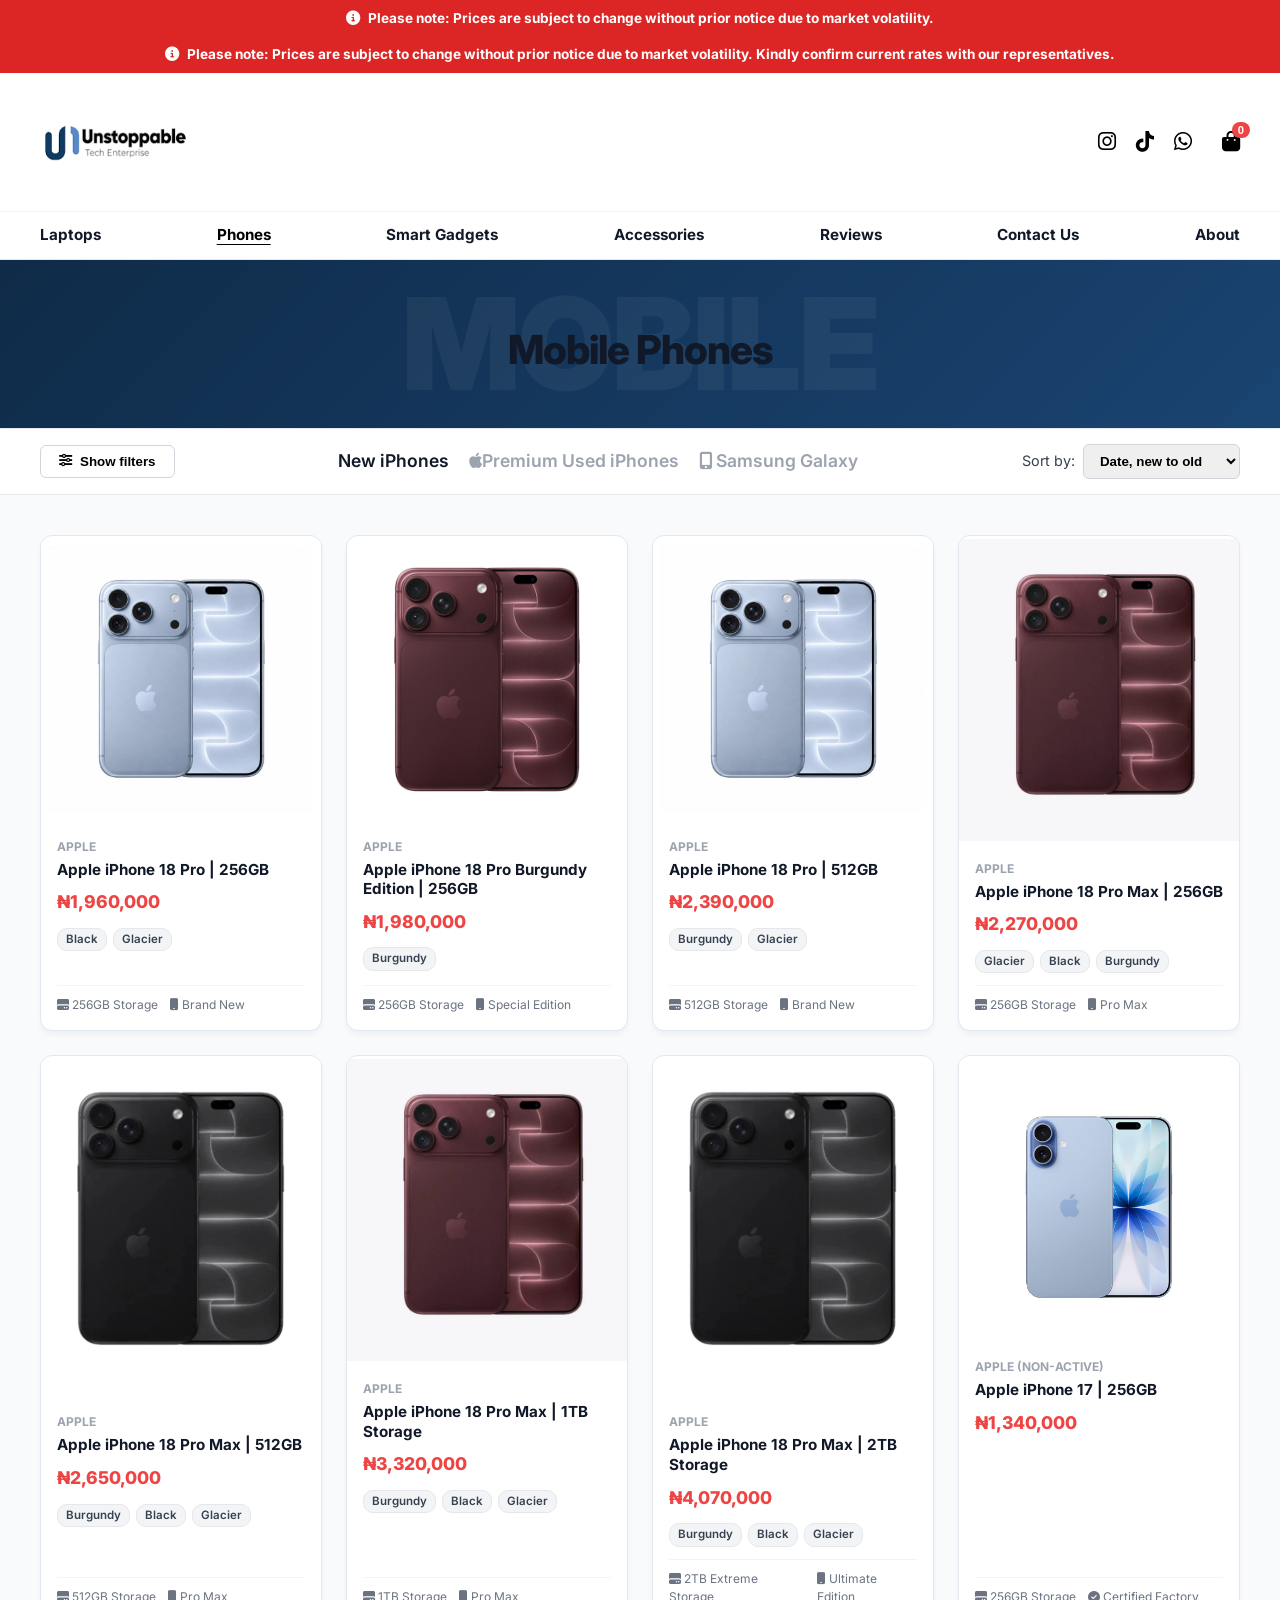
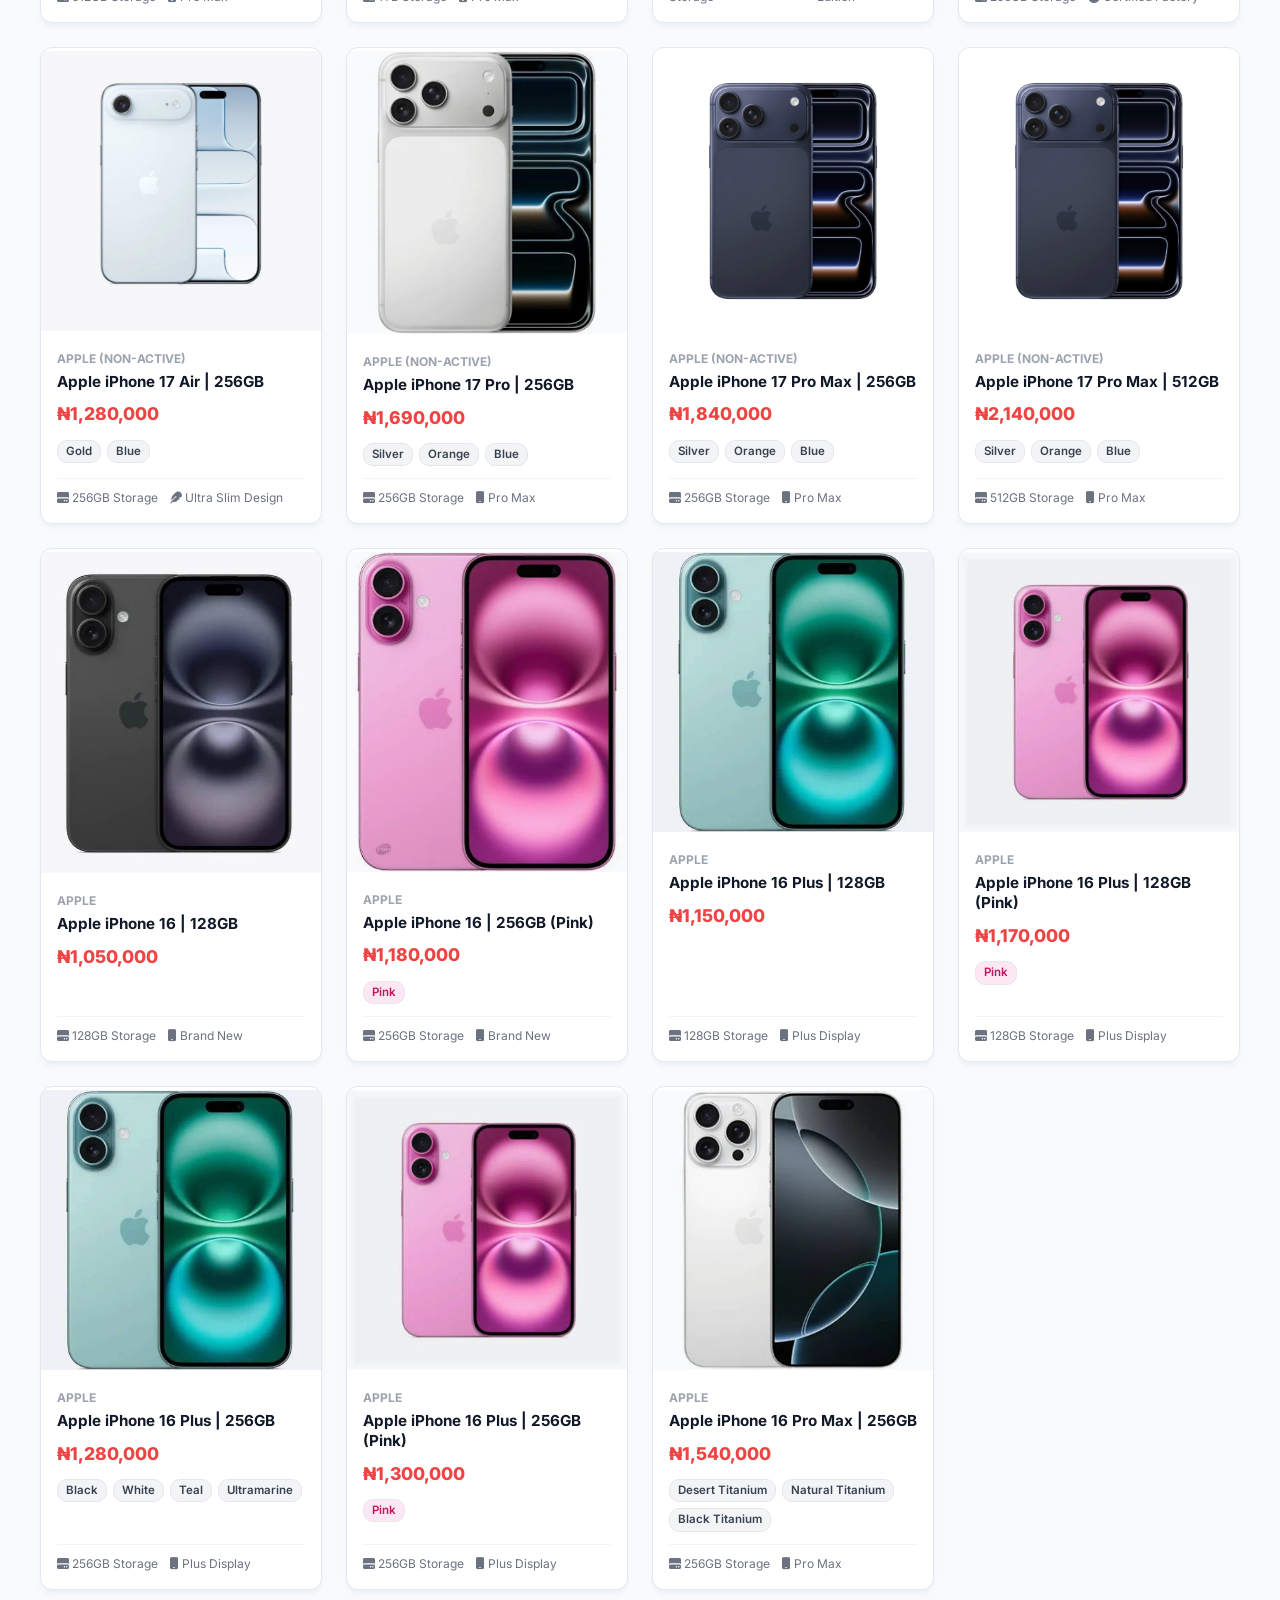
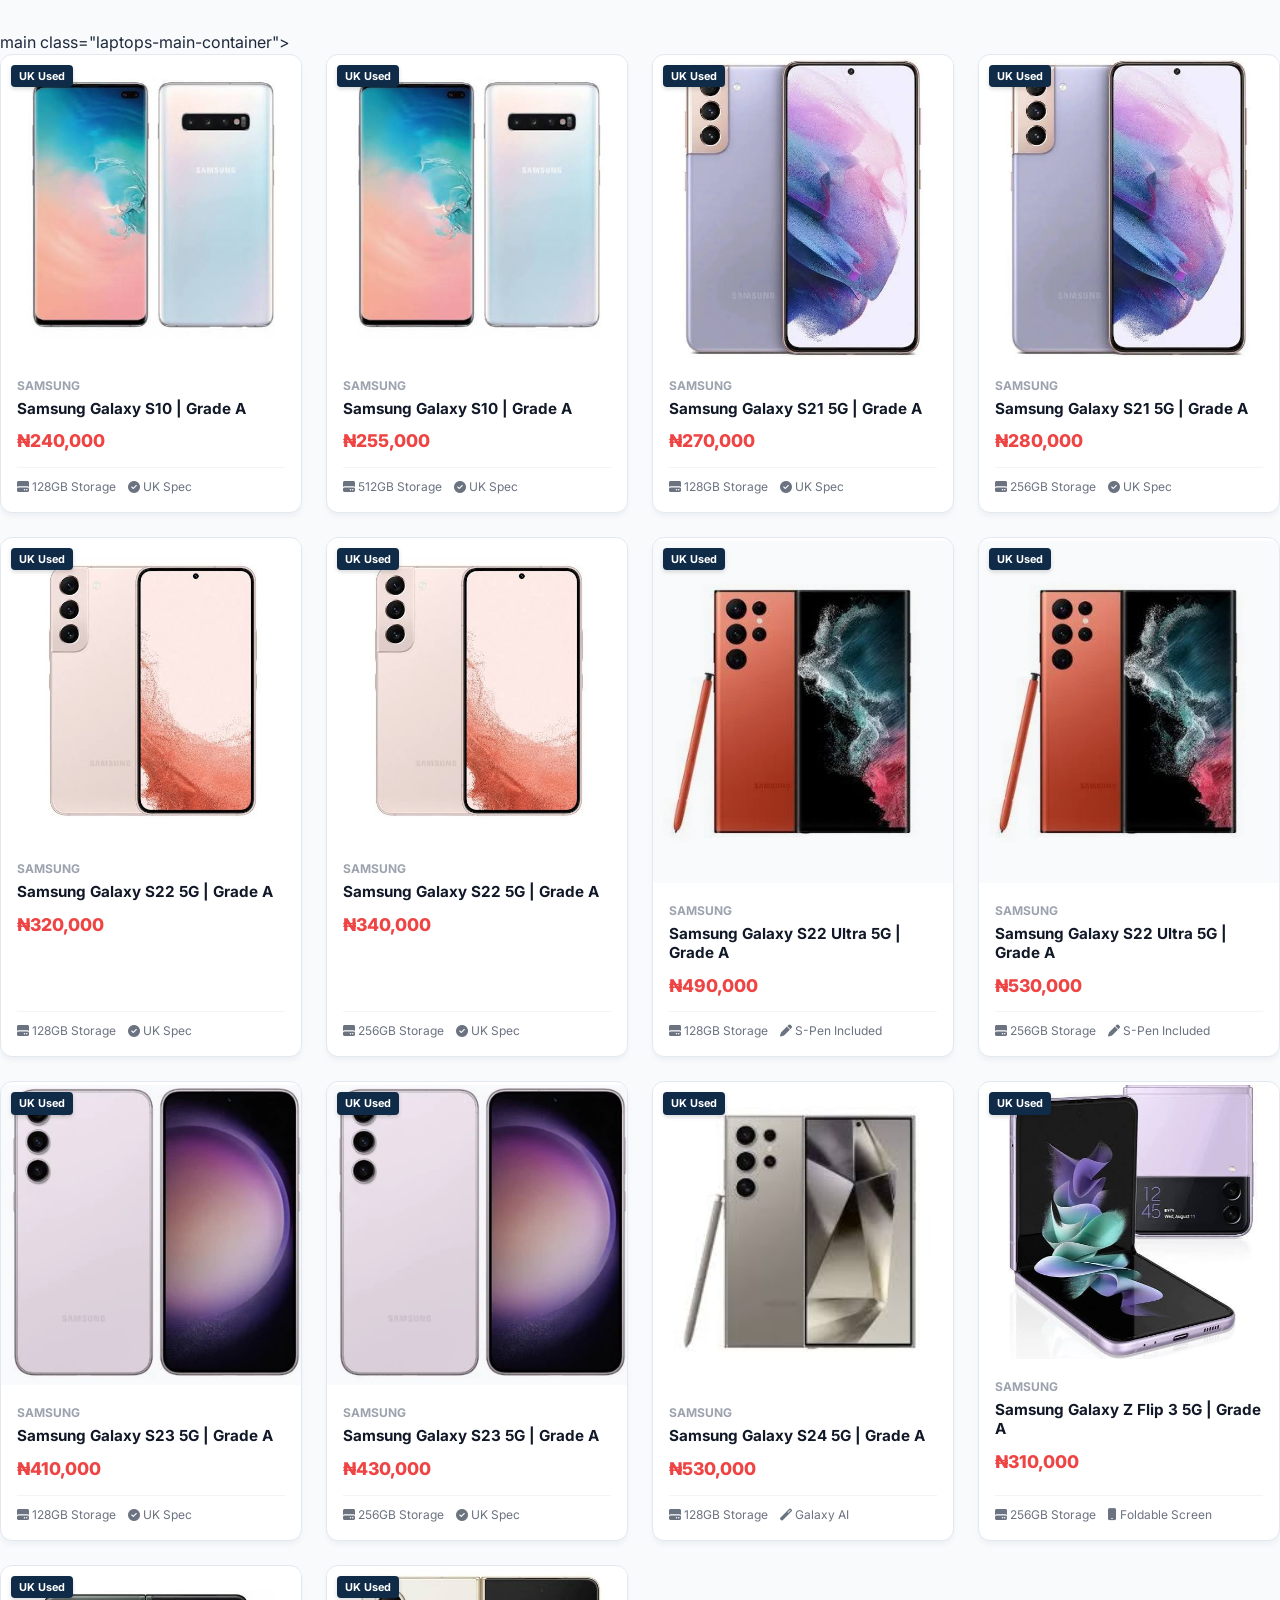
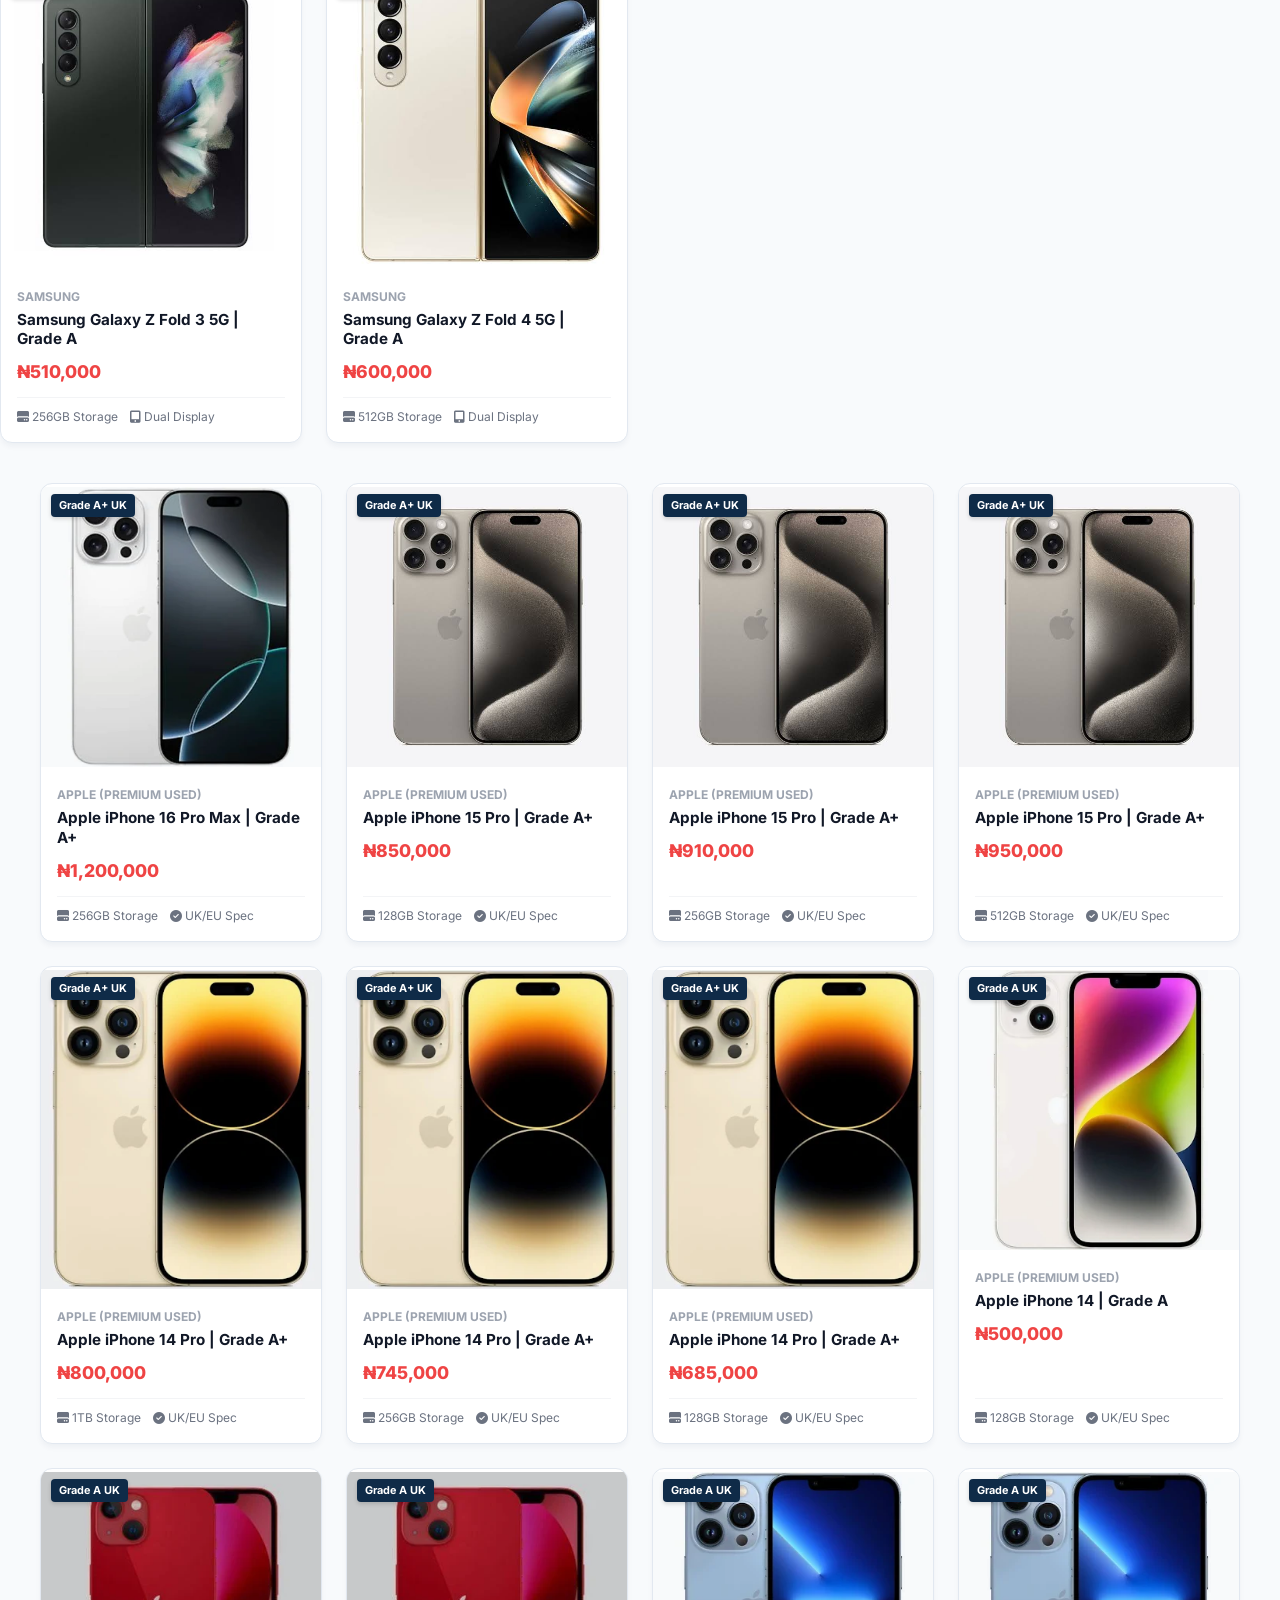
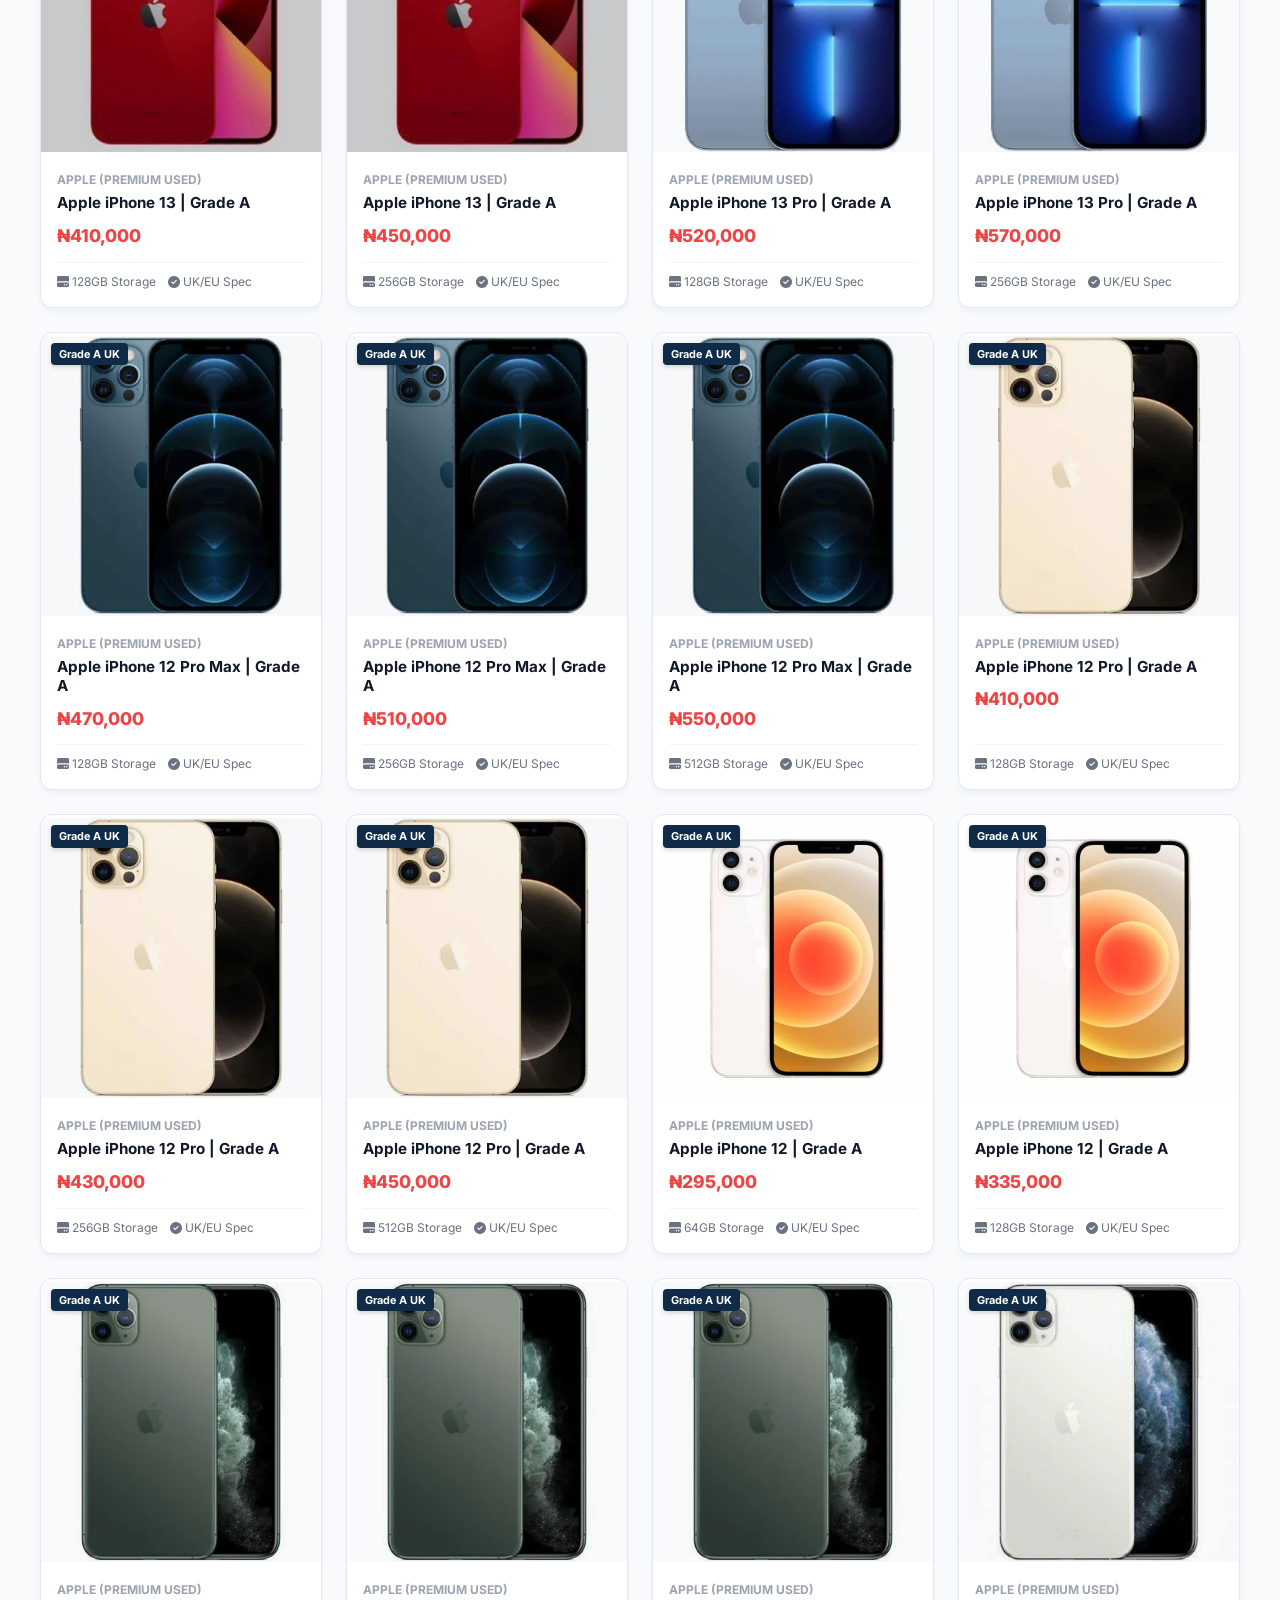
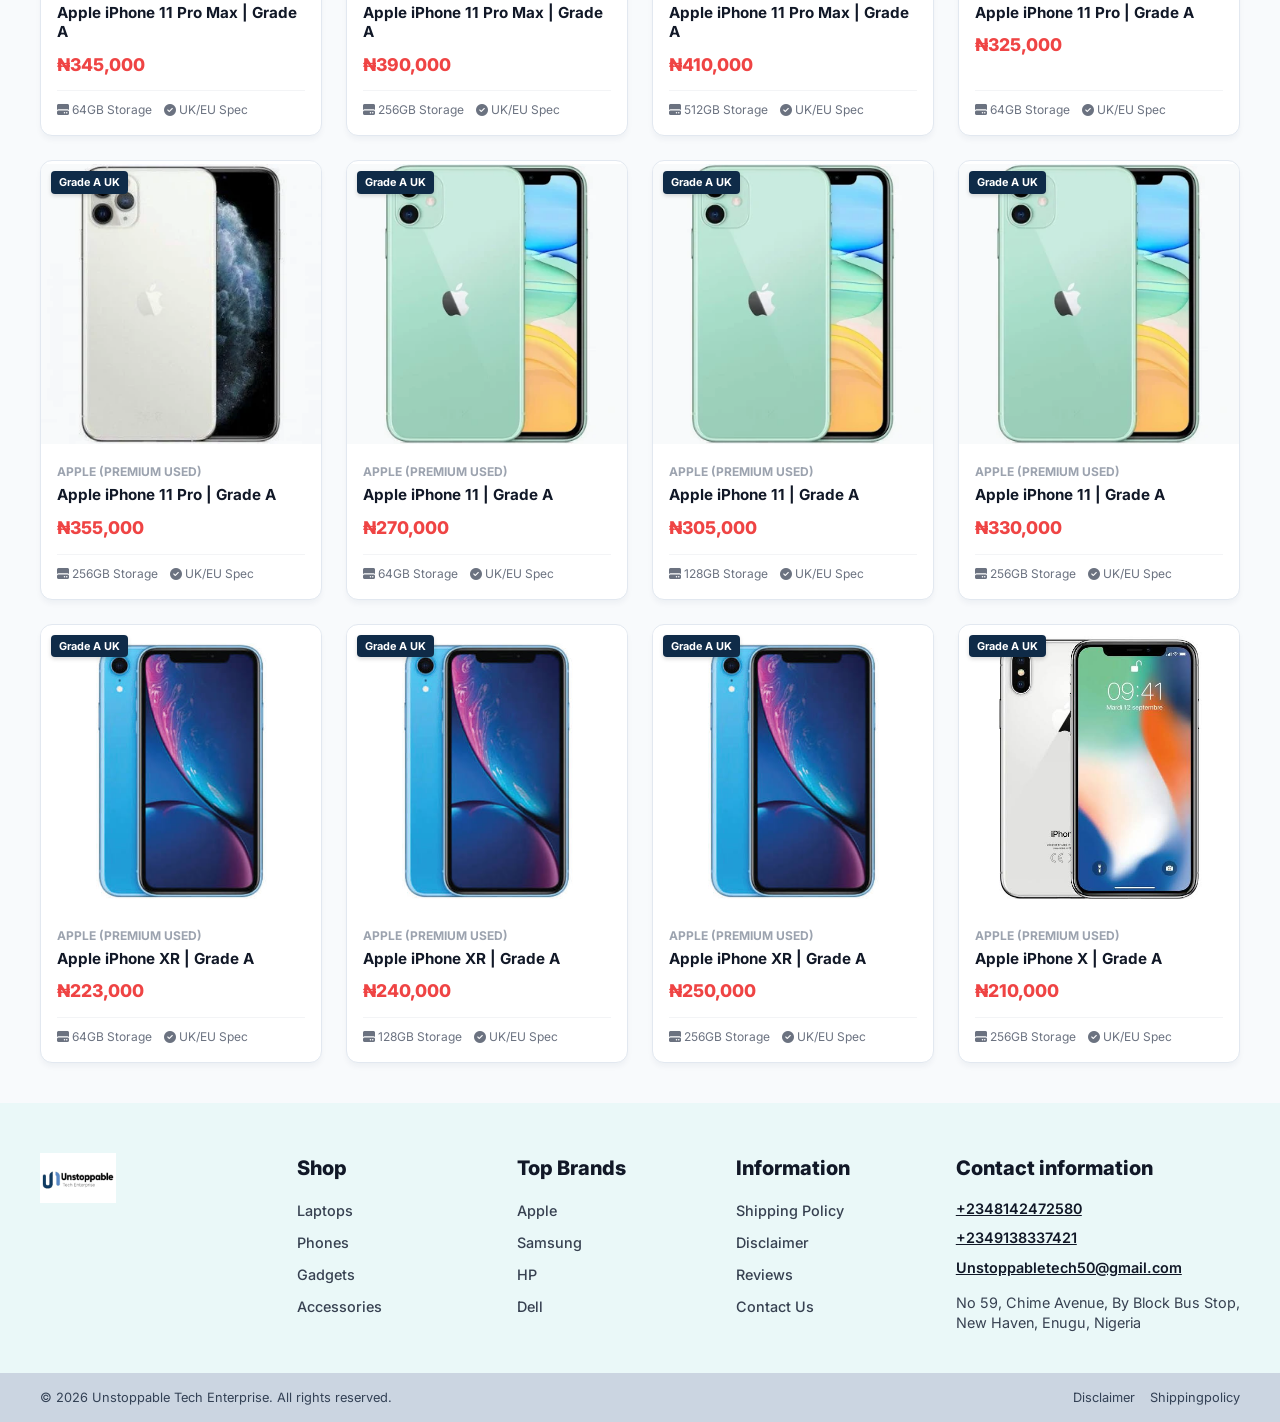
==== commit c84daeb0: "Added new pages and updates" ====
--- a/index.html
+++ b/index.html
@@ -12,8 +12,22 @@
   <link rel="stylesheet" href="style.css">
 </head>
 <body>
-
+<!-- Top Announcement Bar -->
+<div class="top-announcement-bar">
+  <i class="fas fa-circle-info"></i>
+  <span>Please note: Prices are subject to change without prior notice due to market volatility.</span>
+</div>
   <!-- Header -->
+  <!-- Sticky Header Wrapper -->
+<div class="sticky-header-wrapper">
+
+  <!-- Red Sticky Announcement Bar -->
+  <div class="top-announcement-bar">
+    <i class="fas fa-circle-info"></i>
+    <span>Please note: Prices are subject to change without prior notice due to market volatility. Kindly confirm current rates with our representatives.</span>
+  </div>
+
+  <!-- Main Header -->
   <header class="header">
     <div class="top-header">
       <a href="Phones.html" class="logo-link">
@@ -22,7 +36,7 @@
       <div class="social-links">
         <a href="https://www.instagram.com/unstoppable_techh?dlrf=MTU1bzlmZHRybW9jNA%3D%3D&utm_source=qr" target="_blank" rel="noopener noreferrer" aria-label="Instagram"><i class="fab fa-instagram"></i></a>
         <a href="https://www.tiktok.com/@unstoppabletech?_r=1&_t=ZS-9Adv2xZmcsM" target="_blank" rel="noopener noreferrer" aria-label="TikTok"><i class="fab fa-tiktok"></i></a>
-        <a href="https://wa.me/message/I3PFMLFNUW4SJ1" target="_blank" rel="noopener noreferrer" aria-label="WhatsApp"><i class="fab fa-whatsapp"></i></a>
+        <a href="https://wa.me/message/HZ3OK4SEQXMGN1" target="_blank" rel="noopener noreferrer" aria-label="WhatsApp"><i class="fab fa-whatsapp"></i></a>
         <button class="cart-trigger" id="openCartBtn" aria-label="View Cart">
           <i class="fas fa-shopping-bag"></i>
           <span class="cart-count" id="cartBadgeCount">0</span>
@@ -31,16 +45,18 @@
     </div>
     <nav class="nav-bar">
       <div class="nav-links">
-        <a href="laptops.html" class="nav-item">Laptops</a>
-        <a href="phones.html" class="nav-item active">Phones</a>
+        <a href="Laptops.html" class="nav-item">Laptops</a>
+        <a href="Phones.html" class="nav-item active">Phones</a>
         <a href="SmartGadgets.html" class="nav-item">Smart Gadgets</a>
         <a href="Accesories.html" class="nav-item">Accessories</a>
-        <a href="reviews.html" class="nav-item">Reviews</a>
-        <a href="contact.html" class="nav-item">Contacts</a>
+        <a href="Reviews.html" class="nav-item">Reviews</a>
+        <a href="Contact.html" class="nav-item">Contact Us</a>
         <a href="About.html" class="nav-item">About</a>
       </div>
     </nav>
   </header>
+
+</div>
 
   <!-- Phones Banner Title -->
   <section class="laptops-hero-section">
@@ -1462,38 +1478,35 @@
       <div>
         <h4 class="footer-title">Shop</h4>
         <ul class="footer-links">
-          <li><a href="laptops.html">Laptops</a></li>
-          <li><a href="phones.html">Phones</a></li>
-          <li><a href="desktops.html">Desktops</a></li>
-          <li><a href="smart-gadgets.html">Gadgets</a></li>
-          <li><a href="index.html">Accessories</a></li>
-          <li><a href="computer-parts.html">Computer parts</a></li>
+          <li><a href="Laptops.html">Laptops</a></li>
+          <li><a href="Phones.html">Phones</a></li>
+          <li><a href="SmartGadgets.html">Gadgets</a></li>
+          <li><a href="Accesories.html">Accessories</a></li>
         </ul>
       </div>
       <div>
         <h4 class="footer-title">Top Brands</h4>
         <ul class="footer-links">
-          <li><a href="#">Apple</a></li>
-          <li><a href="#">Samsung</a></li>
-          <li><a href="#">HP</a></li>
-          <li><a href="#">Dell</a></li>
+          <li><a href="Phones.html">Apple</a></li>
+          <li><a href="Phones.html">Samsung</a></li>
+          <li><a href="Laptops.html">HP</a></li>
+          <li><a href="Laptops.html">Dell</a></li>
         </ul>
       </div>
       <div>
         <h4 class="footer-title">Information</h4>
         <ul class="footer-links">
-          <li><a href="#">Shipping Policy</a></li>
-          <li><a href="#">Refund Policy</a></li>
-          <li><a href="#">Warranty Policy</a></li>
-          <li><a href="#">FAQs</a></li>
-          <li><a href="contact.html">Contact Us</a></li>
+          <li><a href="Shippingpolicy.html">Shipping Policy</a></li>
+          <li><a href="Disclaimer.html">Disclaimer</a></li>
+          <li><a href="Reviews.html">Reviews</a></li>
+          <li><a href="Contact.html">Contact Us</a></li>
         </ul>
       </div>
       <div>
         <h4 class="footer-title">Contact information</h4>
         <div class="contact-info">
           <a href="tel:+2348142472580">+2348142472580</a>
-          <a href="tel:+2348156561064">+2348156561064</a>
+          <a href="tel:+2349138337421">+2349138337421</a>
           <a href="mailto:Unstoppabletech50@gmail.com">Unstoppabletech50@gmail.com</a>
           <p>No 59, Chime Avenue, By Block Bus Stop, New Haven, Enugu, Nigeria</p>
         </div>
@@ -1503,9 +1516,8 @@
     <div class="sub-footer">
       <div>© 2026 Unstoppable Tech Enterprise. All rights reserved.</div>
       <div class="sub-footer-links">
-        <a href="#">Refund Policy</a>
-        <a href="#">Privacy Policy</a>
-        <a href="#">Terms of Service</a>
+        <a href="Disclaimer.html">Disclaimer</a>
+        <a href="Shippingpolicy.html">Shippingpolicy</a>
       </div>
     </div>
   </footer>
--- a/style.css
+++ b/style.css
@@ -985,4 +985,125 @@
   padding: 2px 8px;
   border-radius: 10px;
   border: 1px solid #e5e7eb;
+}
+
+/* Page Background */
+body {
+  background-color: #f8fafc; /* Soft off-white slate */
+  color: #1e293b;
+}
+
+/* Hero Section Accent */
+.laptops-hero-section {
+  background: linear-gradient(135deg, #0f2b48 0%, #1a4472 100%);
+  color: #ffffff;
+}
+
+.watermark-bg {
+  color: rgba(255, 255, 255, 0.05); /* Soft background watermark */
+}
+
+/* Product Cards Styling */
+.laptop-card {
+  background-color: #ffffff;
+  border: 1px solid #e2e8f0;
+  border-radius: 12px;
+  box-shadow: 0 4px 6px -1px rgba(15, 43, 72, 0.05);
+  transition: transform 0.2s ease, box-shadow 0.2s ease;
+}
+
+.laptop-card:hover {
+  transform: translateY(-4px);
+  box-shadow: 0 10px 15px -3px rgba(15, 43, 72, 0.1);
+}
+/* ========================================== */
+/* MOBILE RESPONSIVE STYLES                    */
+/* ========================================== */
+
+@media (max-width: 768px) {
+  /* 1. Stack top header and logo nicely */
+  .top-header {
+    flex-direction: column;
+    gap: 15px;
+    padding: 15px;
+  }
+
+  /* 2. Make navigation links horizontally scrollable on phones */
+  .nav-bar {
+    overflow-x: auto;
+    white-space: nowrap;
+    padding: 5px 10px;
+    justify-content: flex-start;
+  }
+
+  .nav-links {
+    display: flex;
+    gap: 15px;
+  }
+
+  /* 3. Force product grid to 1 or 2 columns on phones instead of 4 */
+  .laptop-cards-grid {
+    grid-template-columns: repeat(2, 1fr) !important;
+    gap: 12px;
+    padding: 0 10px;
+  }
+
+  /* 4. Adjust filter toolbar layout for mobile */
+  .filter-toolbar {
+    flex-direction: column;
+    align-items: stretch;
+    gap: 10px;
+  }
+
+  .category-subtypes {
+    overflow-x: auto;
+    white-space: nowrap;
+    padding-bottom: 5px;
+  }
+
+  /* 5. Shrink hero title text so it doesn't overflow on small screens */
+  .laptops-title {
+    font-size: 2rem !important;
+  }
+}
+
+/* Extra small devices (iphones portrait) */
+@media (max-width: 480px) {
+  .laptop-cards-grid {
+    grid-template-columns: 1fr !important; /* Single column stack for very small phones */
+  }
+}
+
+/* Keeps both the red bar & header glued to top on scroll */
+.sticky-header-wrapper {
+  position: sticky;
+  top: 0;
+  z-index: 1000;
+  width: 100%;
+}
+
+/* Red Announcement Bar */
+.top-announcement-bar {
+  background-color: #dc2626; /* Red Accent */
+  color: #ffffff;
+  text-align: center;
+  padding: 8px 15px;
+  font-size: 0.85rem;
+  font-weight: 700;
+  display: flex;
+  align-items: center;
+  justify-content: center;
+  gap: 8px;
+  box-shadow: 0 2px 4px rgba(0, 0, 0, 0.1);
+}
+
+.top-announcement-bar i {
+  font-size: 0.9rem;
+}
+
+@media (max-width: 600px) {
+  .top-announcement-bar {
+    font-size: 0.78rem;
+    padding: 6px 10px;
+  }
 }
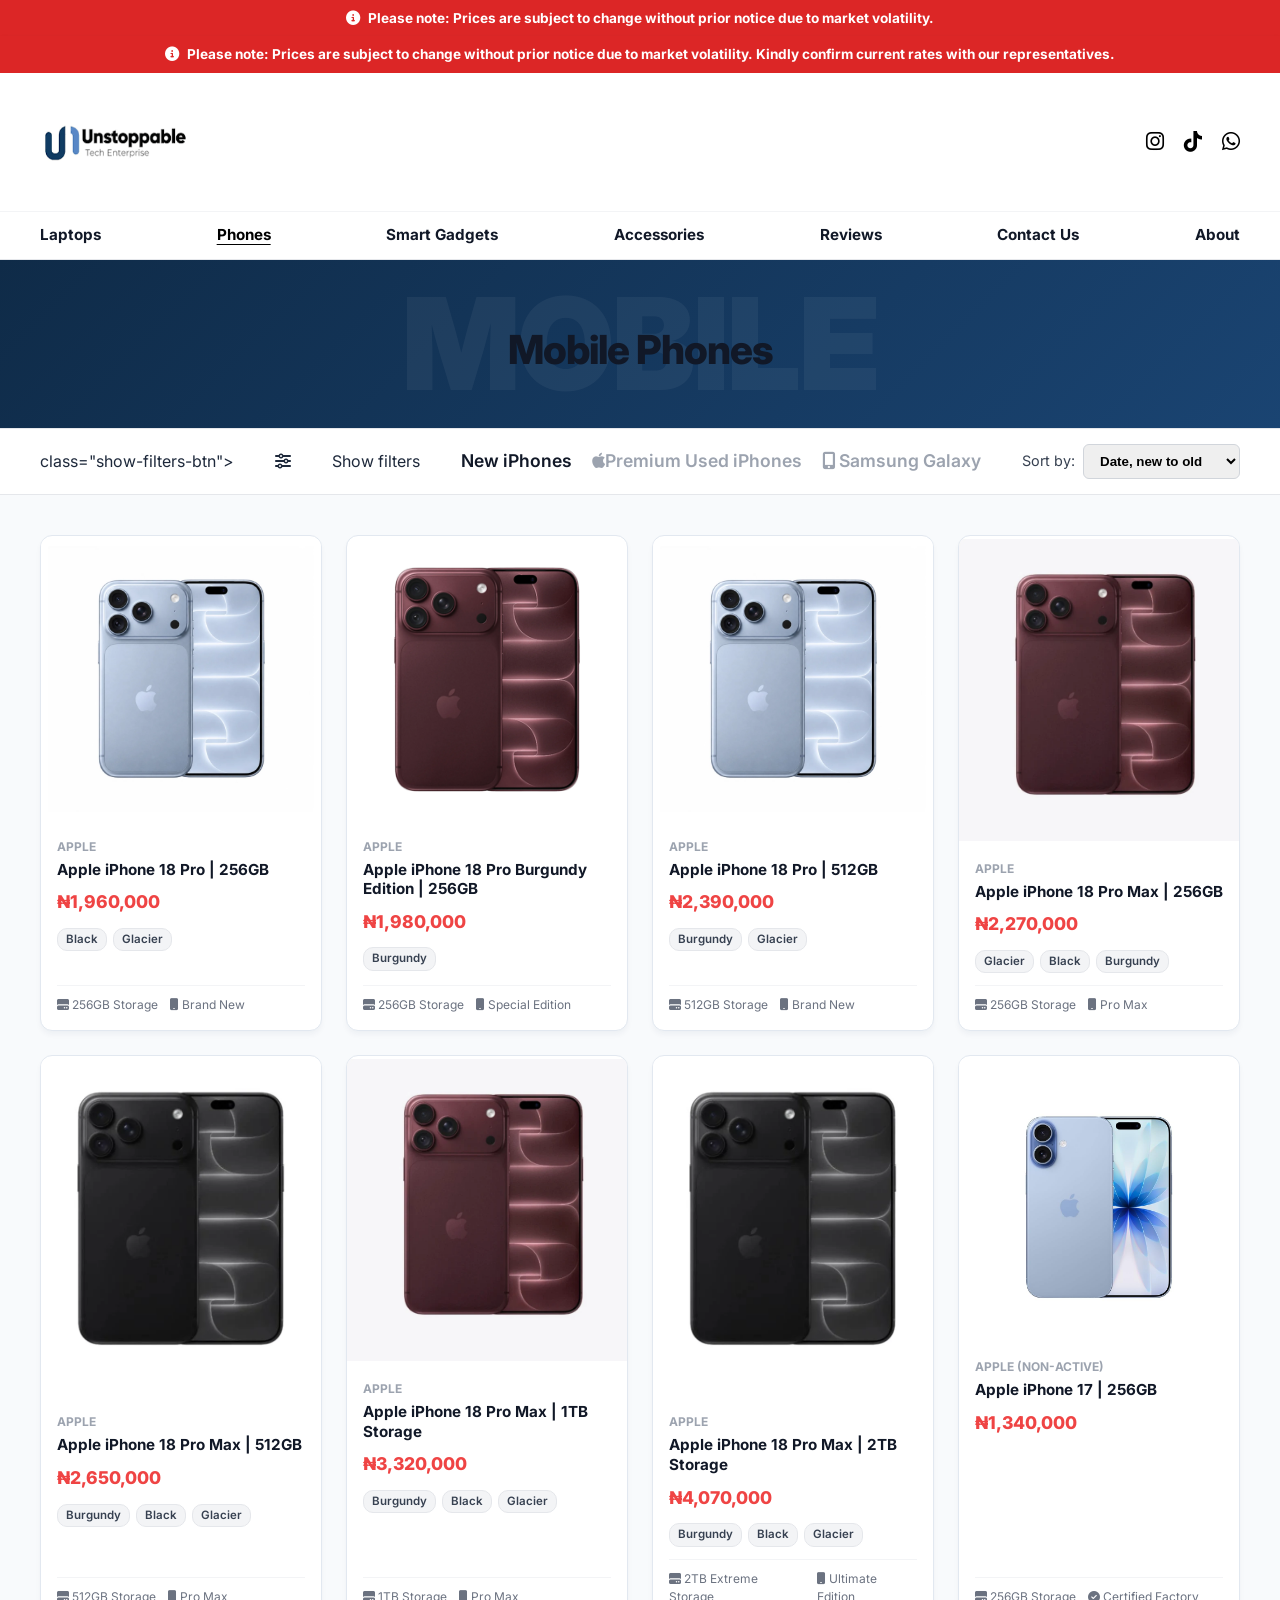
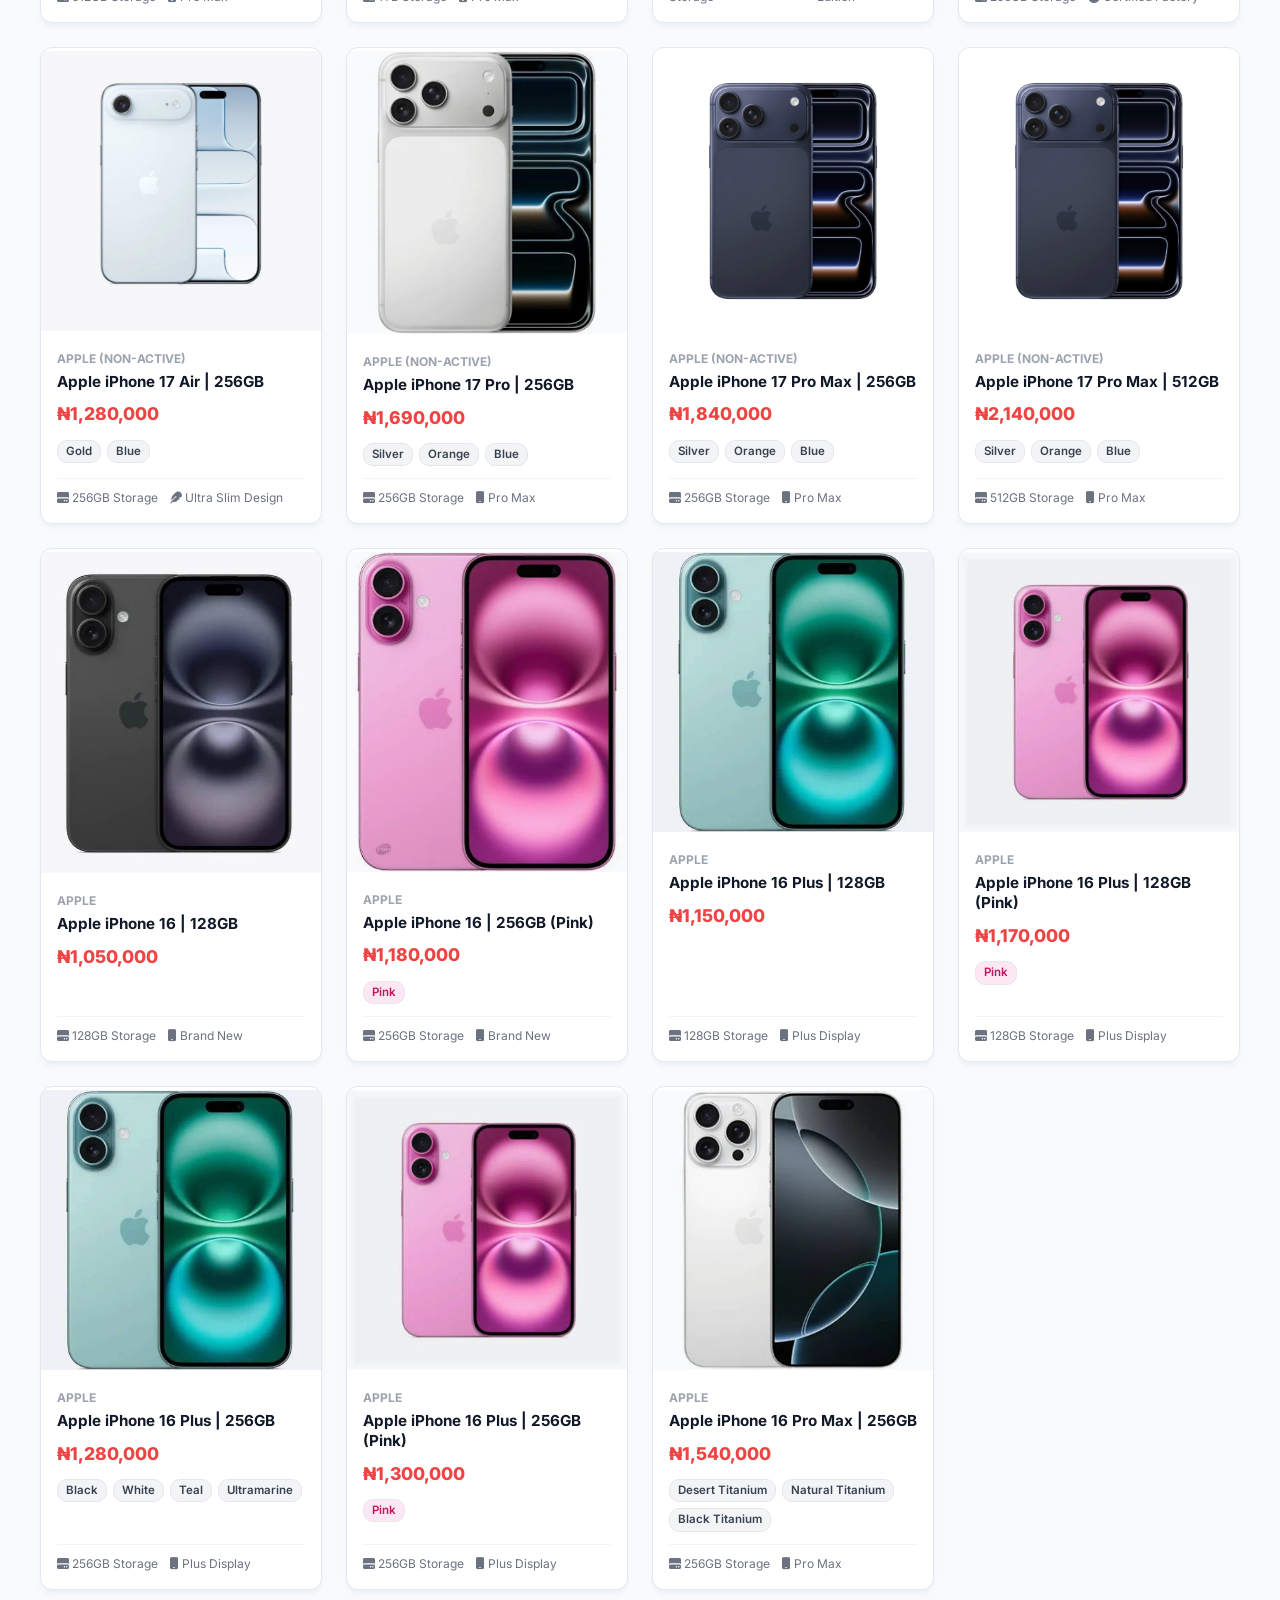
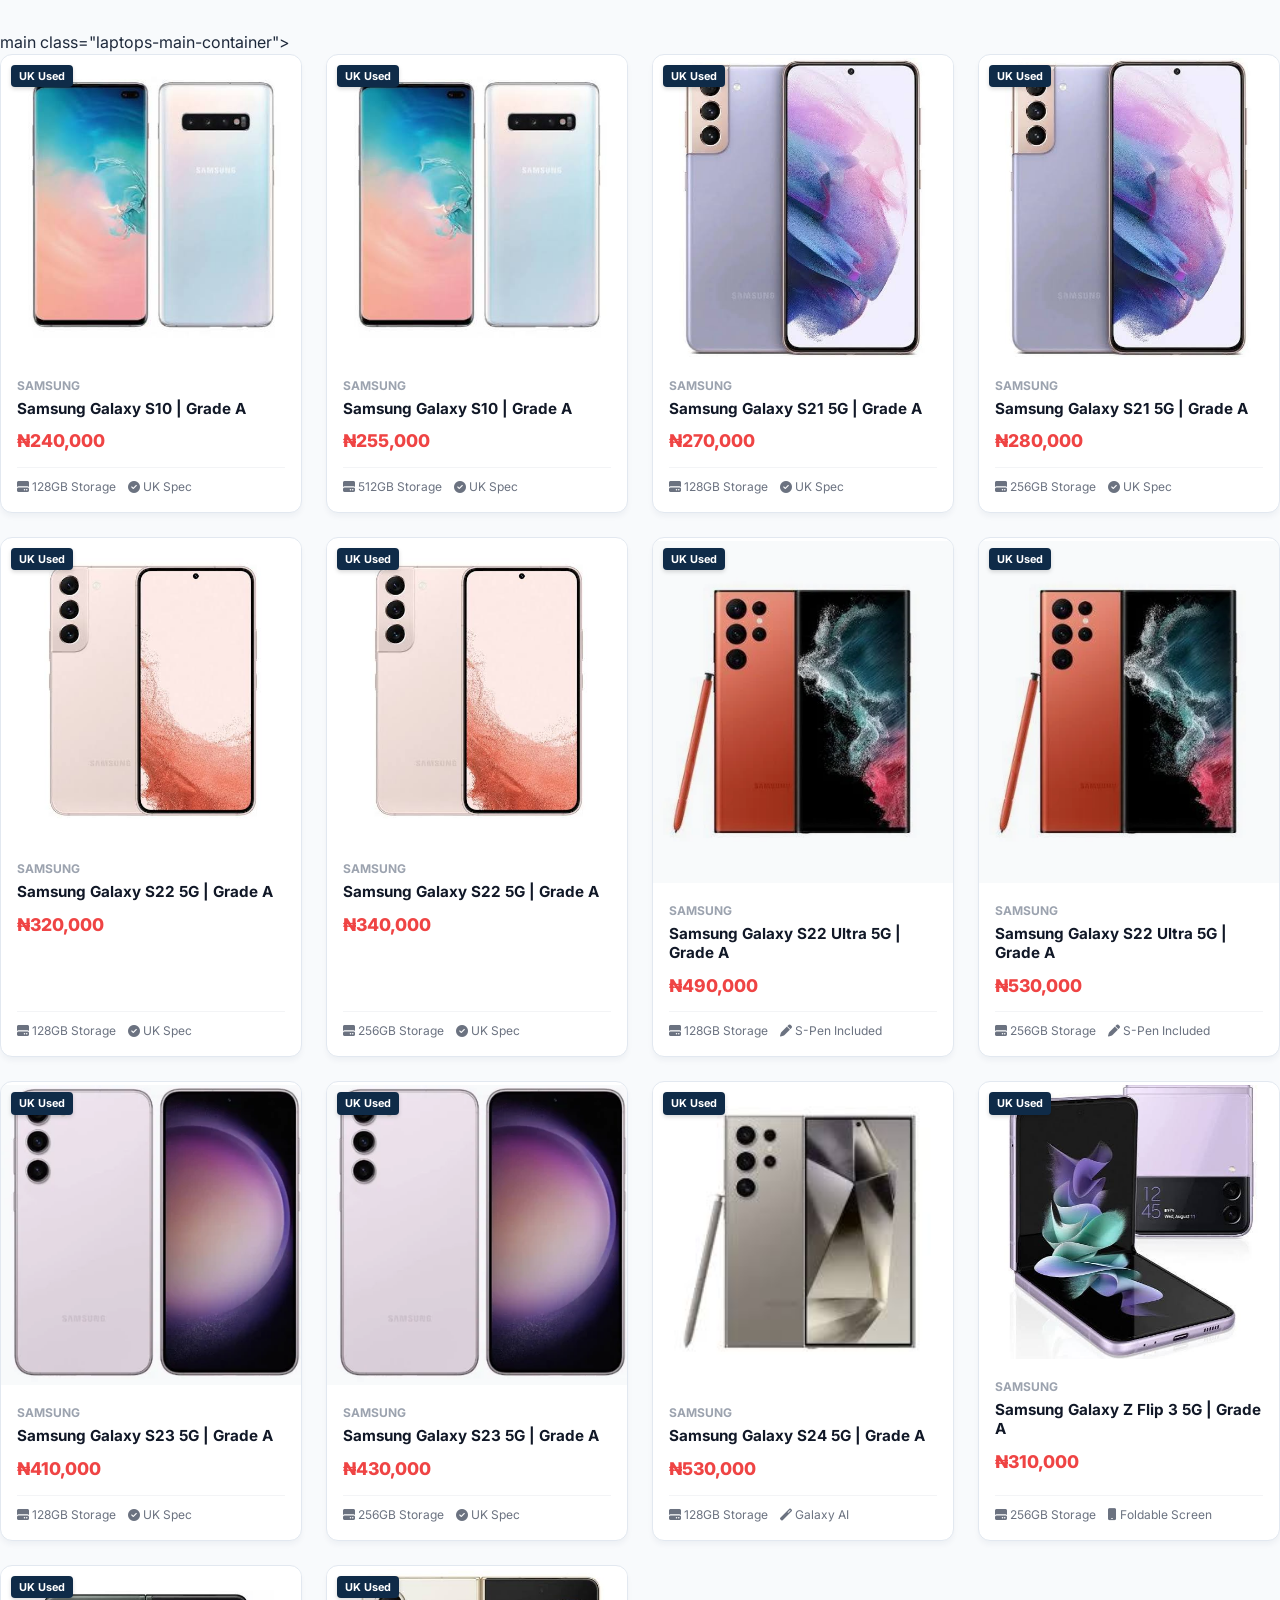
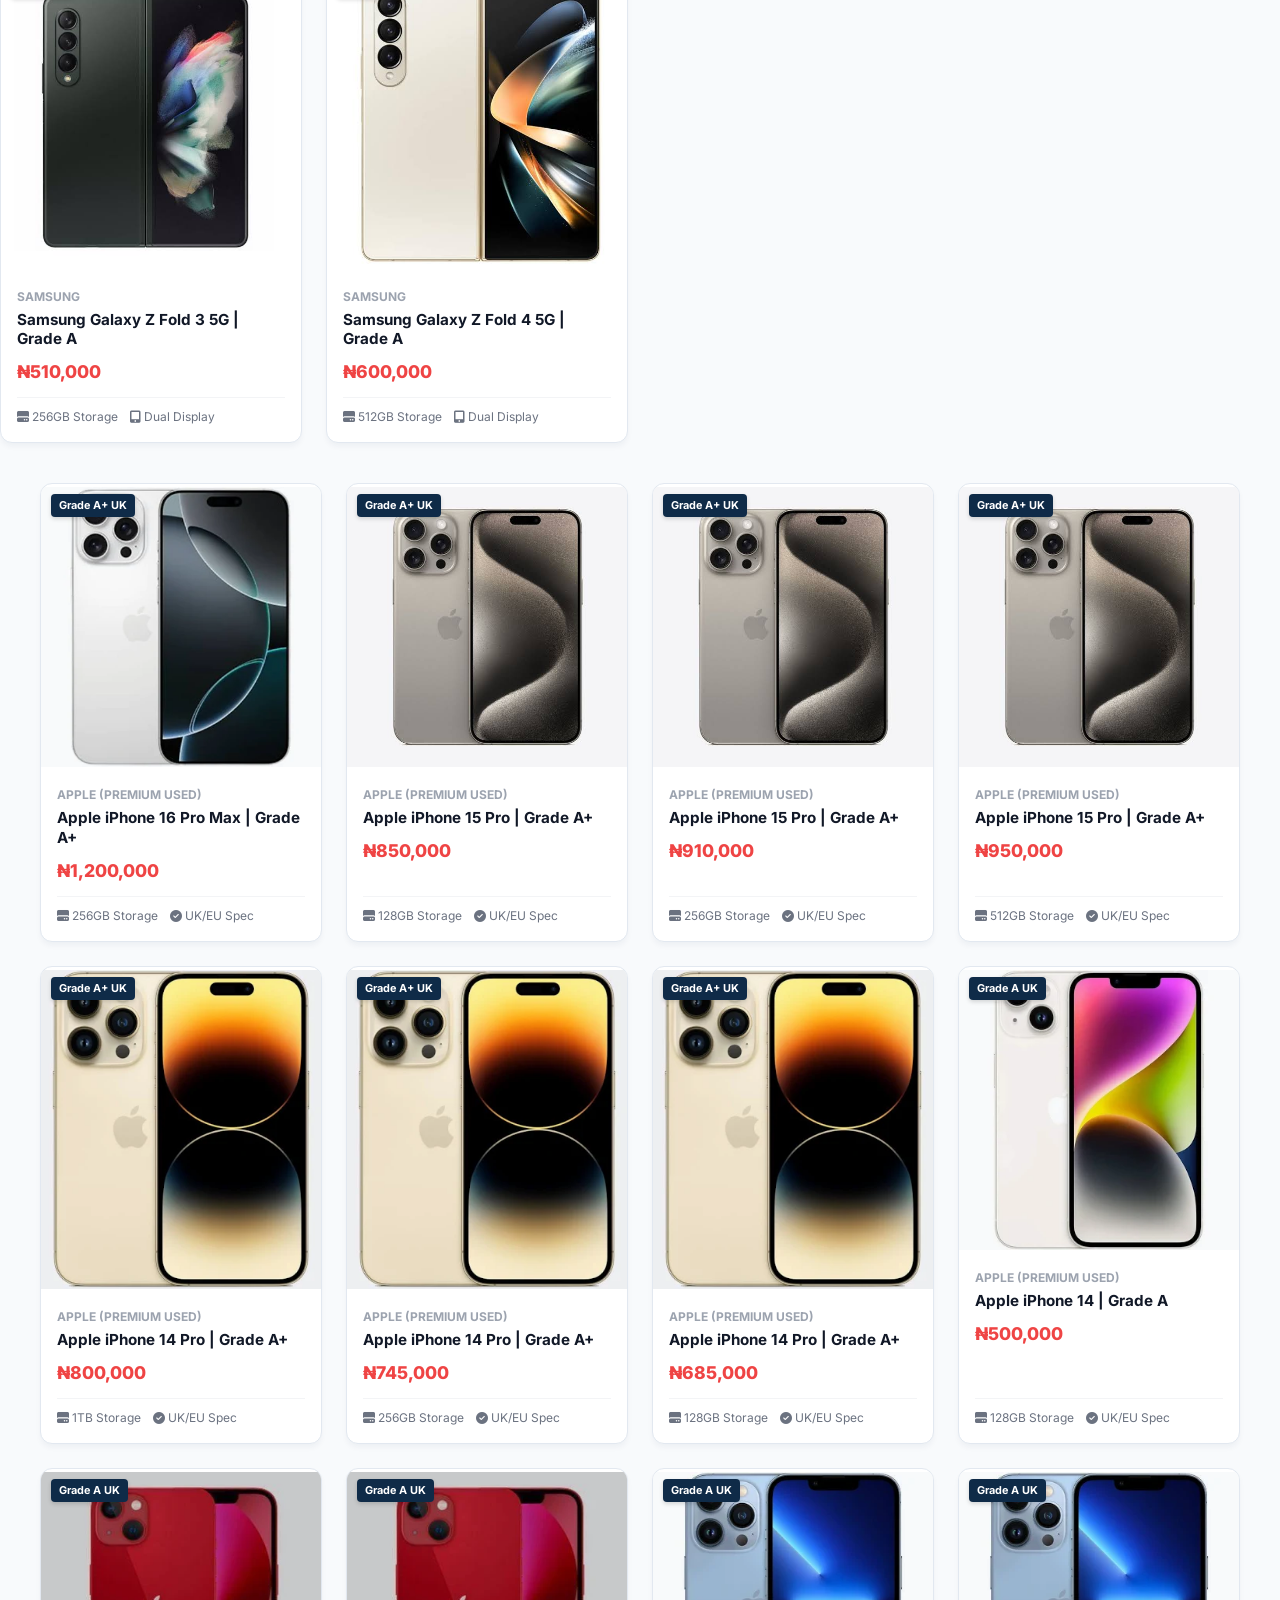
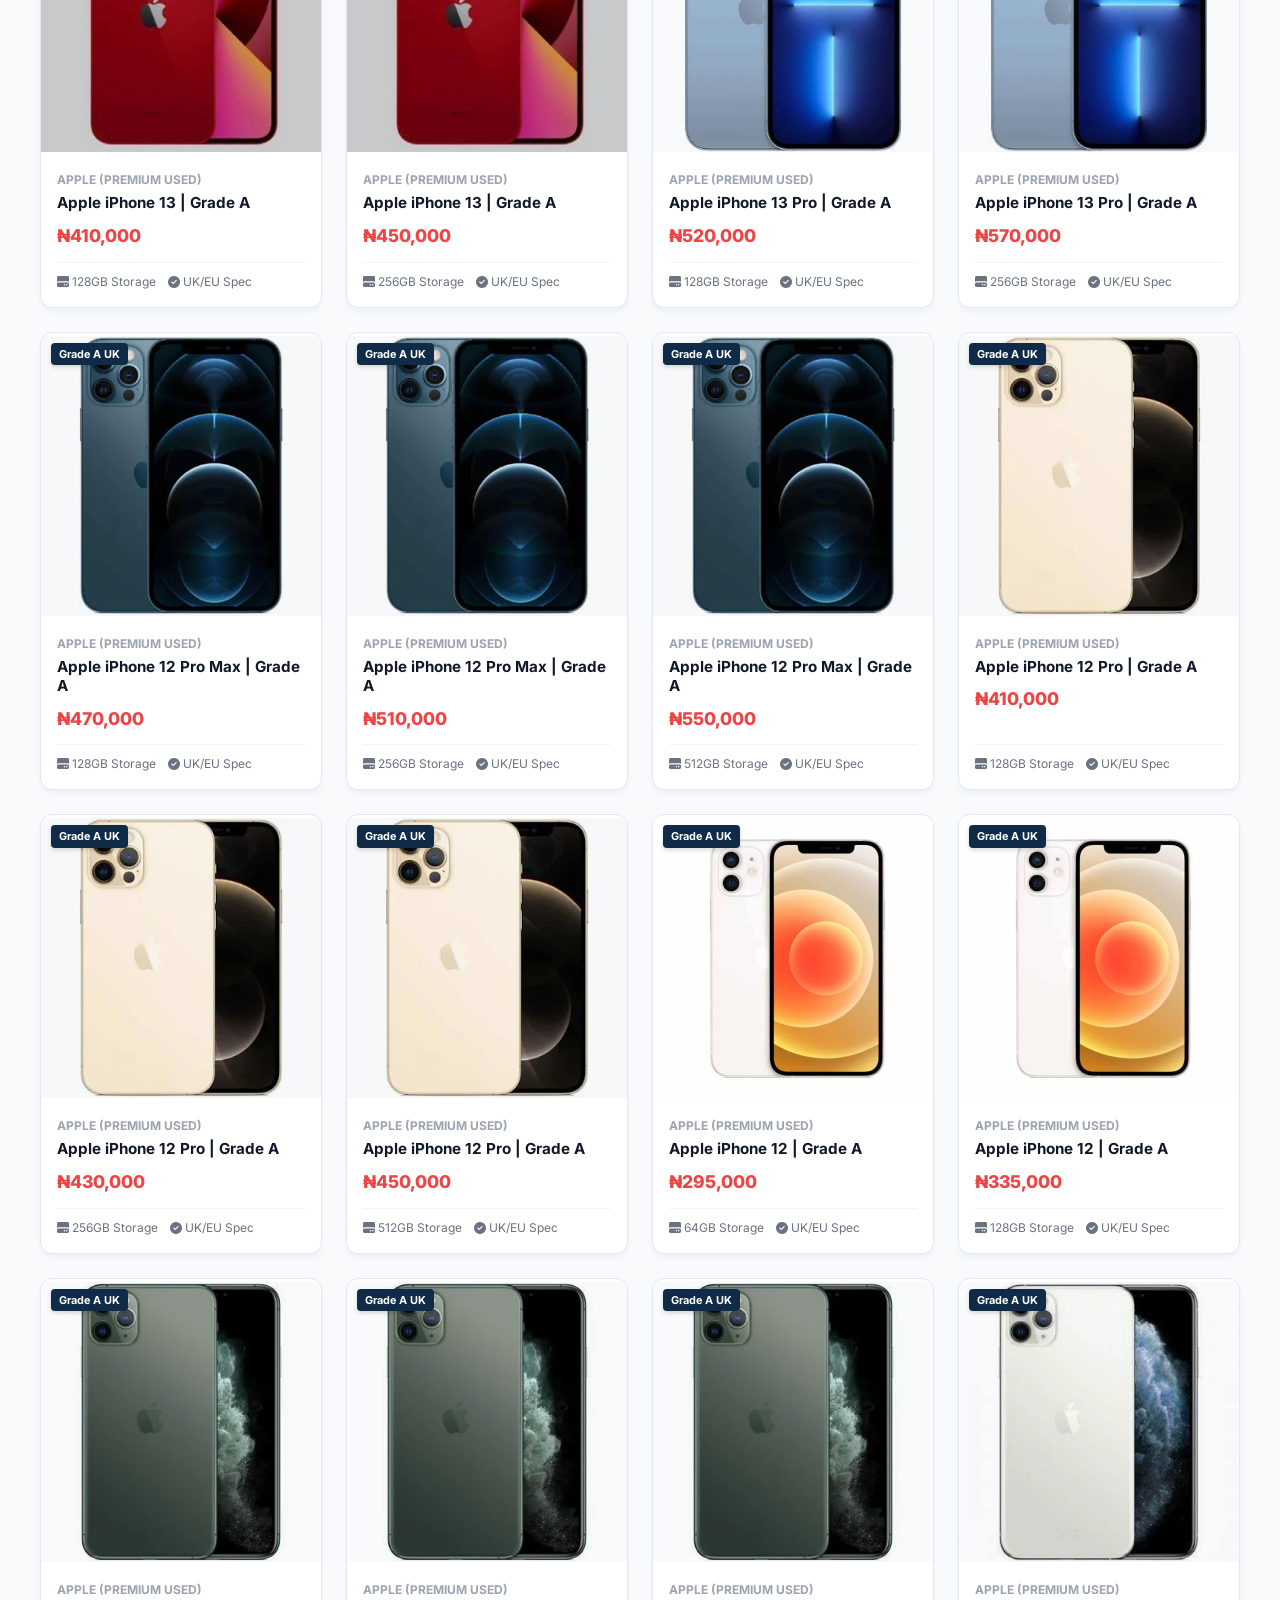
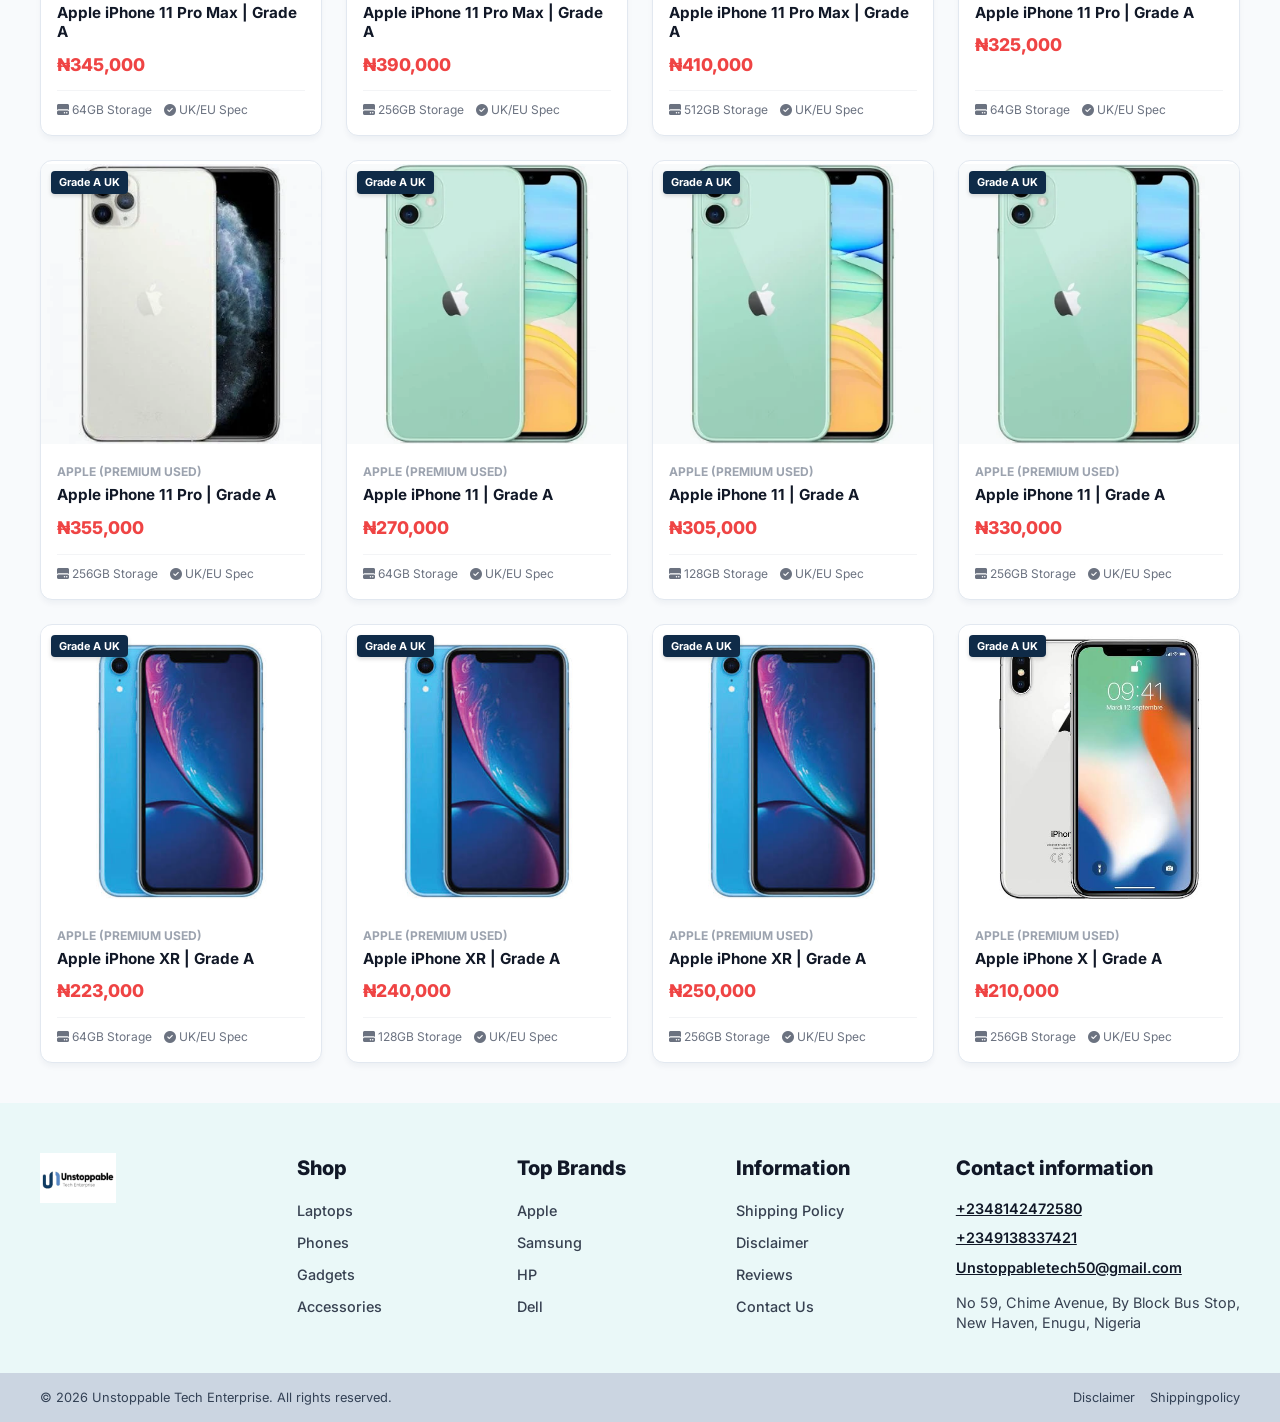
==== commit f08be121: "Updated website files" ====
--- a/index.html
+++ b/index.html
@@ -37,10 +37,7 @@
         <a href="https://www.instagram.com/unstoppable_techh?dlrf=MTU1bzlmZHRybW9jNA%3D%3D&utm_source=qr" target="_blank" rel="noopener noreferrer" aria-label="Instagram"><i class="fab fa-instagram"></i></a>
         <a href="https://www.tiktok.com/@unstoppabletech?_r=1&_t=ZS-9Adv2xZmcsM" target="_blank" rel="noopener noreferrer" aria-label="TikTok"><i class="fab fa-tiktok"></i></a>
         <a href="https://wa.me/message/HZ3OK4SEQXMGN1" target="_blank" rel="noopener noreferrer" aria-label="WhatsApp"><i class="fab fa-whatsapp"></i></a>
-        <button class="cart-trigger" id="openCartBtn" aria-label="View Cart">
-          <i class="fas fa-shopping-bag"></i>
-          <span class="cart-count" id="cartBadgeCount">0</span>
-        </button>
+             
       </div>
     </div>
     <nav class="nav-bar">
@@ -67,7 +64,7 @@
   <!-- Filter & Brand Switcher Toolbar -->
   <div class="filter-toolbar-container">
     <div class="filter-toolbar">
-      <button class="show-filters-btn">
+           class="show-filters-btn">
         <i class="fas fa-sliders"></i> Show filters
       </button>
 
@@ -97,7 +94,7 @@
       <div class="laptop-card">
         <div class="laptop-img-wrapper">
           <img src="images/18pro.png" alt="iPhone 18 Pro 256GB" onerror="this.onerror=null; this.src='https://images.unsplash.com/photo-1592750475338-74b7b21085ab?auto=format&fit=crop&w=500&q=80';">
-          <button class="hover-add-cart-btn" onclick="addToCart(201)">Add to cart</button>
+                        
         </div>
         <div class="laptop-info">
           <div class="brand-name">APPLE</div>
@@ -120,7 +117,7 @@
       <div class="laptop-card">
         <div class="laptop-img-wrapper">
           <img src="images/18pro_burg.png" alt="iPhone 18 Pro 256GB Burgundy" onerror="this.onerror=null; this.src='https://images.unsplash.com/photo-1592750475338-74b7b21085ab?auto=format&fit=crop&w=500&q=80';">
-          <button class="hover-add-cart-btn" onclick="addToCart(202)">Add to cart</button>
+                      
         </div>
         <div class="laptop-info">
           <div class="brand-name">APPLE</div>
@@ -142,7 +139,7 @@
       <div class="laptop-card">
         <div class="laptop-img-wrapper">
           <img src="images/18pro.png" alt="iPhone 18 Pro 512GB" onerror="this.onerror=null; this.src='https://images.unsplash.com/photo-1592750475338-74b7b21085ab?auto=format&fit=crop&w=500&q=80';">
-          <button class="hover-add-cart-btn" onclick="addToCart(203)">Add to cart</button>
+                        
         </div>
         <div class="laptop-info">
           <div class="brand-name">APPLE</div>
@@ -165,7 +162,7 @@
       <div class="laptop-card">
         <div class="laptop-img-wrapper">
           <img src="images/18promax.png" alt="iPhone 18 Pro Max 256GB" onerror="this.onerror=null; this.src='https://images.unsplash.com/photo-1511707171634-5f897ff02aa9?auto=format&fit=crop&w=500&q=80';">
-          <button class="hover-add-cart-btn" onclick="addToCart(204)">Add to cart</button>
+                     
         </div>
         <div class="laptop-info">
           <div class="brand-name">APPLE</div>
@@ -189,7 +186,7 @@
       <div class="laptop-card">
         <div class="laptop-img-wrapper">
           <img src="images/18promax_b.png" alt="iPhone 18 Pro Max 512GB" onerror="this.onerror=null; this.src='https://images.unsplash.com/photo-1511707171634-5f897ff02aa9?auto=format&fit=crop&w=500&q=80';">
-          <button class="hover-add-cart-btn" onclick="addToCart(205)">Add to cart</button>
+                       
         </div>
         <div class="laptop-info">
           <div class="brand-name">APPLE</div>
@@ -213,7 +210,7 @@
       <div class="laptop-card">
         <div class="laptop-img-wrapper">
           <img src="images/18promax.png" alt="iPhone 18 Pro Max 1TB" onerror="this.onerror=null; this.src='https://images.unsplash.com/photo-1511707171634-5f897ff02aa9?auto=format&fit=crop&w=500&q=80';">
-          <button class="hover-add-cart-btn" onclick="addToCart(206)">Add to cart</button>
+                      
         </div>
         <div class="laptop-info">
           <div class="brand-name">APPLE</div>
@@ -237,7 +234,7 @@
       <div class="laptop-card">
         <div class="laptop-img-wrapper">
           <img src="images/18promax_b.png" alt="iPhone 18 Pro Max 2TB" onerror="this.onerror=null; this.src='https://images.unsplash.com/photo-1511707171634-5f897ff02aa9?auto=format&fit=crop&w=500&q=80';">
-          <button class="hover-add-cart-btn" onclick="addToCart(207)">Add to cart</button>
+                       
         </div>
         <div class="laptop-info">
           <div class="brand-name">APPLE</div>
@@ -264,7 +261,7 @@
       
         <div class="laptop-img-wrapper">
           <img src="images/17.png" alt="iPhone 17 256GB">
-          <button class="hover-add-cart-btn" onclick="addToCart(208)">Add to cart</button>
+                      
         </div>
         <div class="laptop-info">
           <div class="brand-name">APPLE (NON-ACTIVE)</div>
@@ -283,7 +280,7 @@
       <div class="laptop-card">
         <div class="laptop-img-wrapper">
           <img src="images/17air.png" alt="iPhone 17 Air 256GB" onerror="this.onerror=null; this.src='https://images.unsplash.com/photo-1511707171634-5f897ff02aa9?auto=format&fit=crop&w=500&q=80';">
-          <button class="hover-add-cart-btn" onclick="addToCart(209)">Add to cart</button>
+                         
         </div>
         <div class="laptop-info">
           <div class="brand-name">APPLE (NON-ACTIVE)</div>
@@ -306,7 +303,7 @@
    <div class="laptop-card">
         <div class="laptop-img-wrapper">
           <img src="images/17pro.png" alt="iPhone 17 Pro 256GB" onerror="this.onerror=null; this.src='https://images.unsplash.com/photo-1511707171634-5f897ff02aa9?auto=format&fit=crop&w=500&q=80';">
-          <button class="hover-add-cart-btn" onclick="addToCart(211)">Add to cart</button>
+                   
         </div>
         <div class="laptop-info">
           <div class="brand-name">APPLE (NON-ACTIVE)</div>
@@ -330,7 +327,7 @@
       <div class="laptop-card">
         <div class="laptop-img-wrapper">
           <img src="images/17promax.png" alt="iPhone 17 Pro Max 256GB" onerror="this.onerror=null; this.src='https://images.unsplash.com/photo-1511707171634-5f897ff02aa9?auto=format&fit=crop&w=500&q=80';">
-          <button class="hover-add-cart-btn" onclick="addToCart(211)">Add to cart</button>
+                     
         </div>
         <div class="laptop-info">
           <div class="brand-name">APPLE (NON-ACTIVE)</div>
@@ -354,7 +351,7 @@
       <div class="laptop-card">
         <div class="laptop-img-wrapper">
           <img src="images/17promax.png" alt="iPhone 17 Pro Max 512GB" onerror="this.onerror=null; this.src='https://images.unsplash.com/photo-1511707171634-5f897ff02aa9?auto=format&fit=crop&w=500&q=80';">
-          <button class="hover-add-cart-btn" onclick="addToCart(212)">Add to cart</button>
+                      
         </div>
         <div class="laptop-info">
           <div class="brand-name">APPLE (NON-ACTIVE)</div>
@@ -378,7 +375,7 @@
 <div class="laptop-card">
   <div class="laptop-img-wrapper">
     <img src="images/16.png" alt="iPhone 16 128GB" onerror="this.onerror=null; this.src='https://images.unsplash.com/photo-1592750475338-74b7b21085ab?auto=format&fit=crop&w=500&q=80';">
-    <button class="hover-add-cart-btn" onclick="addToCart(213)">Add to cart</button>
+                   
   </div>
   <div class="laptop-info">
     <div class="brand-name">APPLE</div>
@@ -397,7 +394,7 @@
 <div class="laptop-card">
   <div class="laptop-img-wrapper">
     <img src="images/16pink.png" alt="iPhone 16 256GB Pink" onerror="this.onerror=null; this.src='https://images.unsplash.com/photo-1592750475338-74b7b21085ab?auto=format&fit=crop&w=500&q=80';">
-    <button class="hover-add-cart-btn" onclick="addToCart(214)">Add to cart</button>
+               
   </div>
   <div class="laptop-info">
     <div class="brand-name">APPLE</div>
@@ -419,7 +416,7 @@
 <div class="laptop-card">
   <div class="laptop-img-wrapper">
     <img src="images/16plus.png" alt="iPhone 16 Plus 128GB" onerror="this.onerror=null; this.src='https://images.unsplash.com/photo-1511707171634-5f897ff02aa9?auto=format&fit=crop&w=500&q=80';">
-    <button class="hover-add-cart-btn" onclick="addToCart(215)">Add to cart</button>
+              
   </div>
   <div class="laptop-info">
     <div class="brand-name">APPLE</div>
@@ -438,7 +435,7 @@
 <div class="laptop-card">
   <div class="laptop-img-wrapper">
     <img src="images/16pluspink.png" alt="iPhone 16 Plus 128GB Pink" onerror="this.onerror=null; this.src='https://images.unsplash.com/photo-1511707171634-5f897ff02aa9?auto=format&fit=crop&w=500&q=80';">
-    <button class="hover-add-cart-btn" onclick="addToCart(216)">Add to cart</button>
+               
   </div>
   <div class="laptop-info">
     <div class="brand-name">APPLE</div>
@@ -460,7 +457,7 @@
 <div class="laptop-card">
   <div class="laptop-img-wrapper">
     <img src="images/16plus.png" alt="iPhone 16 Plus 256GB All Colors" onerror="this.onerror=null; this.src='https://images.unsplash.com/photo-1511707171634-5f897ff02aa9?auto=format&fit=crop&w=500&q=80';">
-    <button class="hover-add-cart-btn" onclick="addToCart(217)">Add to cart</button>
+                   
   </div>
   <div class="laptop-info">
     <div class="brand-name">APPLE</div>
@@ -485,7 +482,7 @@
 <div class="laptop-card">
   <div class="laptop-img-wrapper">
     <img src="images/16pluspink.png" alt="iPhone 16 Plus 256GB Pink" >
-    <button class="hover-add-cart-btn" onclick="addToCart(218)">Add to cart</button>
+                 
   </div>
   <div class="laptop-info">
     <div class="brand-name">APPLE</div>
@@ -507,7 +504,7 @@
 <div class="laptop-card">
   <div class="laptop-img-wrapper">
     <img src="images/16promax.png" alt="iPhone 16 Pro Max 256GB" onerror="this.onerror=null; this.src='https://images.unsplash.com/photo-1511707171634-5f897ff02aa9?auto=format&fit=crop&w=500&q=80';">
-    <button class="hover-add-cart-btn" onclick="addToCart(219)">Add to cart</button>
+               
   </div>
   <div class="laptop-info">
     <div class="brand-name">APPLE</div>
@@ -542,7 +539,7 @@
         <div class="save-badge" style="background-color: #0f2b48;">UK Used</div>
         <div class="laptop-img-wrapper">
           <img src="images/s10.png" alt="Samsung Galaxy S10 128GB" onerror="this.onerror=null; this.src='https://images.unsplash.com/photo-1610945265064-0e34e5519bbf?auto=format&fit=crop&w=500&q=80';">
-          <button class="hover-add-cart-btn" onclick="addToCart(401)">Add to cart</button>
+                      
         </div>
         <div class="laptop-info">
           <div class="brand-name">SAMSUNG</div>
@@ -562,7 +559,7 @@
         <div class="save-badge" style="background-color: #0f2b48;">UK Used</div>
         <div class="laptop-img-wrapper">
           <img src="images/s10.png" alt="Samsung Galaxy S10 512GB" onerror="this.onerror=null; this.src='https://images.unsplash.com/photo-1610945265064-0e34e5519bbf?auto=format&fit=crop&w=500&q=80';">
-          <button class="hover-add-cart-btn" onclick="addToCart(402)">Add to cart</button>
+                      
         </div>
         <div class="laptop-info">
           <div class="brand-name">SAMSUNG</div>
@@ -582,7 +579,7 @@
         <div class="save-badge" style="background-color: #0f2b48;">UK Used</div>
         <div class="laptop-img-wrapper">
           <img src="images/s21.png" alt="Samsung Galaxy S21 128GB" onerror="this.onerror=null; this.src='https://images.unsplash.com/photo-1610945265064-0e34e5519bbf?auto=format&fit=crop&w=500&q=80';">
-          <button class="hover-add-cart-btn" onclick="addToCart(403)">Add to cart</button>
+                           
         </div>
         <div class="laptop-info">
           <div class="brand-name">SAMSUNG</div>
@@ -602,7 +599,7 @@
         <div class="save-badge" style="background-color: #0f2b48;">UK Used</div>
         <div class="laptop-img-wrapper">
           <img src="images/s21.png" alt="Samsung Galaxy S21 256GB" onerror="this.onerror=null; this.src='https://images.unsplash.com/photo-1610945265064-0e34e5519bbf?auto=format&fit=crop&w=500&q=80';">
-          <button class="hover-add-cart-btn" onclick="addToCart(404)">Add to cart</button>
+                         
         </div>
         <div class="laptop-info">
           <div class="brand-name">SAMSUNG</div>
@@ -622,7 +619,7 @@
         <div class="save-badge" style="background-color: #0f2b48;">UK Used</div>
         <div class="laptop-img-wrapper">
           <img src="images/s22.png" alt="Samsung Galaxy S22 128GB" onerror="this.onerror=null; this.src='https://images.unsplash.com/photo-1610945265064-0e34e5519bbf?auto=format&fit=crop&w=500&q=80';">
-          <button class="hover-add-cart-btn" onclick="addToCart(405)">Add to cart</button>
+                          
         </div>
         <div class="laptop-info">
           <div class="brand-name">SAMSUNG</div>
@@ -642,7 +639,7 @@
         <div class="save-badge" style="background-color: #0f2b48;">UK Used</div>
         <div class="laptop-img-wrapper">
           <img src="images/s22.png" alt="Samsung Galaxy S22 256GB" onerror="this.onerror=null; this.src='https://images.unsplash.com/photo-1610945265064-0e34e5519bbf?auto=format&fit=crop&w=500&q=80';">
-          <button class="hover-add-cart-btn" onclick="addToCart(406)">Add to cart</button>
+                          
         </div>
         <div class="laptop-info">
           <div class="brand-name">SAMSUNG</div>
@@ -662,7 +659,7 @@
         <div class="save-badge" style="background-color: #0f2b48;">UK Used</div>
         <div class="laptop-img-wrapper">
           <img src="images/s22ultra.png" alt="Samsung Galaxy S22 Ultra 128GB" onerror="this.onerror=null; this.src='https://images.unsplash.com/photo-1610945265064-0e34e5519bbf?auto=format&fit=crop&w=500&q=80';">
-          <button class="hover-add-cart-btn" onclick="addToCart(407)">Add to cart</button>
+                       
         </div>
         <div class="laptop-info">
           <div class="brand-name">SAMSUNG</div>
@@ -682,7 +679,7 @@
         <div class="save-badge" style="background-color: #0f2b48;">UK Used</div>
         <div class="laptop-img-wrapper">
           <img src="images/s22ultra.png" alt="Samsung Galaxy S22 Ultra 256GB" onerror="this.onerror=null; this.src='https://images.unsplash.com/photo-1610945265064-0e34e5519bbf?auto=format&fit=crop&w=500&q=80';">
-          <button class="hover-add-cart-btn" onclick="addToCart(408)">Add to cart</button>
+                       
         </div>
         <div class="laptop-info">
           <div class="brand-name">SAMSUNG</div>
@@ -702,7 +699,7 @@
         <div class="save-badge" style="background-color: #0f2b48;">UK Used</div>
         <div class="laptop-img-wrapper">
           <img src="images/s23.png" alt="Samsung Galaxy S23 128GB" onerror="this.onerror=null; this.src='https://images.unsplash.com/photo-1610945265064-0e34e5519bbf?auto=format&fit=crop&w=500&q=80';">
-          <button class="hover-add-cart-btn" onclick="addToCart(409)">Add to cart</button>
+                            
         </div>
         <div class="laptop-info">
           <div class="brand-name">SAMSUNG</div>
@@ -722,7 +719,7 @@
         <div class="save-badge" style="background-color: #0f2b48;">UK Used</div>
         <div class="laptop-img-wrapper">
           <img src="images/s23.png" alt="Samsung Galaxy S23 256GB" onerror="this.onerror=null; this.src='https://images.unsplash.com/photo-1610945265064-0e34e5519bbf?auto=format&fit=crop&w=500&q=80';">
-          <button class="hover-add-cart-btn" onclick="addToCart(410)">Add to cart</button>
+                       
         </div>
         <div class="laptop-info">
           <div class="brand-name">SAMSUNG</div>
@@ -742,7 +739,7 @@
         <div class="save-badge" style="background-color: #0f2b48;">UK Used</div>
         <div class="laptop-img-wrapper">
           <img src="images/s24.png" alt="Samsung Galaxy S24 128GB" onerror="this.onerror=null; this.src='https://images.unsplash.com/photo-1610945265064-0e34e5519bbf?auto=format&fit=crop&w=500&q=80';">
-          <button class="hover-add-cart-btn" onclick="addToCart(411)">Add to cart</button>
+                    
         </div>
         <div class="laptop-info">
           <div class="brand-name">SAMSUNG</div>
@@ -762,7 +759,7 @@
         <div class="save-badge" style="background-color: #0f2b48;">UK Used</div>
         <div class="laptop-img-wrapper">
           <img src="images/flip3.png" alt="Samsung Galaxy Z Flip 3 256GB" onerror="this.onerror=null; this.src='https://images.unsplash.com/photo-1610945265064-0e34e5519bbf?auto=format&fit=crop&w=500&q=80';">
-          <button class="hover-add-cart-btn" onclick="addToCart(412)">Add to cart</button>
+                         
         </div>
         <div class="laptop-info">
           <div class="brand-name">SAMSUNG</div>
@@ -782,7 +779,7 @@
         <div class="save-badge" style="background-color: #0f2b48;">UK Used</div>
         <div class="laptop-img-wrapper">
           <img src="images/fold3.png" alt="Samsung Galaxy Z Fold 3 256GB" onerror="this.onerror=null; this.src='https://images.unsplash.com/photo-1610945265064-0e34e5519bbf?auto=format&fit=crop&w=500&q=80';">
-          <button class="hover-add-cart-btn" onclick="addToCart(413)">Add to cart</button>
+                           
         </div>
         <div class="laptop-info">
           <div class="brand-name">SAMSUNG</div>
@@ -802,7 +799,7 @@
         <div class="save-badge" style="background-color: #0f2b48;">UK Used</div>
         <div class="laptop-img-wrapper">
           <img src="images/fold4.png" alt="Samsung Galaxy Z Fold 4 512GB" onerror="this.onerror=null; this.src='https://images.unsplash.com/photo-1610945265064-0e34e5519bbf?auto=format&fit=crop&w=500&q=80';">
-          <button class="hover-add-cart-btn" onclick="addToCart(414)">Add to cart</button>
+                            
         </div>
         <div class="laptop-info">
           <div class="brand-name">SAMSUNG</div>
@@ -830,7 +827,7 @@
         <div class="save-badge" style="background-color: #0f2b48;">Grade A+ UK</div>
         <div class="laptop-img-wrapper">
           <img src="images/16promax.png" alt="iPhone 16 Pro Max" onerror="this.onerror=null; this.src='https://images.unsplash.com/photo-1511707171634-5f897ff02aa9?auto=format&fit=crop&w=500&q=80';">
-          <button class="hover-add-cart-btn" onclick="addToCart(301)">Add to cart</button>
+                       
         </div>
         <div class="laptop-info">
           <div class="brand-name">APPLE (PREMIUM USED)</div>
@@ -850,7 +847,7 @@
         <div class="save-badge" style="background-color: #0f2b48;">Grade A+ UK</div>
         <div class="laptop-img-wrapper">
           <img src="images/15pro.png" alt="iPhone 15 Pro 128GB" onerror="this.onerror=null; this.src='https://images.unsplash.com/photo-1592750475338-74b7b21085ab?auto=format&fit=crop&w=500&q=80';">
-          <button class="hover-add-cart-btn" onclick="addToCart(302)">Add to cart</button>
+                         
         </div>
         <div class="laptop-info">
           <div class="brand-name">APPLE (PREMIUM USED)</div>
@@ -870,7 +867,7 @@
         <div class="save-badge" style="background-color: #0f2b48;">Grade A+ UK</div>
         <div class="laptop-img-wrapper">
           <img src="images/15pro.png" alt="iPhone 15 Pro 256GB" onerror="this.onerror=null; this.src='https://images.unsplash.com/photo-1592750475338-74b7b21085ab?auto=format&fit=crop&w=500&q=80';">
-          <button class="hover-add-cart-btn" onclick="addToCart(303)">Add to cart</button>
+                       
         </div>
         <div class="laptop-info">
           <div class="brand-name">APPLE (PREMIUM USED)</div>
@@ -890,7 +887,7 @@
         <div class="save-badge" style="background-color: #0f2b48;">Grade A+ UK</div>
         <div class="laptop-img-wrapper">
           <img src="images/15pro.png" alt="iPhone 15 Pro 512GB" onerror="this.onerror=null; this.src='https://images.unsplash.com/photo-1592750475338-74b7b21085ab?auto=format&fit=crop&w=500&q=80';">
-          <button class="hover-add-cart-btn" onclick="addToCart(304)">Add to cart</button>
+                      
         </div>
         <div class="laptop-info">
           <div class="brand-name">APPLE (PREMIUM USED)</div>
@@ -910,7 +907,7 @@
         <div class="save-badge" style="background-color: #0f2b48;">Grade A+ UK</div>
         <div class="laptop-img-wrapper">
           <img src="images/14pro.png" alt="iPhone 14 Pro 1TB" onerror="this.onerror=null; this.src='https://images.unsplash.com/photo-1592750475338-74b7b21085ab?auto=format&fit=crop&w=500&q=80';">
-          <button class="hover-add-cart-btn" onclick="addToCart(305)">Add to cart</button>
+                          
         </div>
         <div class="laptop-info">
           <div class="brand-name">APPLE (PREMIUM USED)</div>
@@ -930,7 +927,7 @@
         <div class="save-badge" style="background-color: #0f2b48;">Grade A+ UK</div>
         <div class="laptop-img-wrapper">
           <img src="images/14pro.png" alt="iPhone 14 Pro 256GB" onerror="this.onerror=null; this.src='https://images.unsplash.com/photo-1592750475338-74b7b21085ab?auto=format&fit=crop&w=500&q=80';">
-          <button class="hover-add-cart-btn" onclick="addToCart(306)">Add to cart</button>
+                         
         </div>
         <div class="laptop-info">
           <div class="brand-name">APPLE (PREMIUM USED)</div>
@@ -950,7 +947,7 @@
         <div class="save-badge" style="background-color: #0f2b48;">Grade A+ UK</div>
         <div class="laptop-img-wrapper">
           <img src="images/14pro.png" alt="iPhone 14 Pro 128GB" onerror="this.onerror=null; this.src='https://images.unsplash.com/photo-1592750475338-74b7b21085ab?auto=format&fit=crop&w=500&q=80';">
-          <button class="hover-add-cart-btn" onclick="addToCart(307)">Add to cart</button>
+                       
         </div>
         <div class="laptop-info">
           <div class="brand-name">APPLE (PREMIUM USED)</div>
@@ -970,7 +967,7 @@
         <div class="save-badge" style="background-color: #0f2b48;">Grade A UK</div>
         <div class="laptop-img-wrapper">
           <img src="images/14.png" alt="iPhone 14 128GB" onerror="this.onerror=null; this.src='https://images.unsplash.com/photo-1592750475338-74b7b21085ab?auto=format&fit=crop&w=500&q=80';">
-          <button class="hover-add-cart-btn" onclick="addToCart(308)">Add to cart</button>
+                           
         </div>
         <div class="laptop-info">
           <div class="brand-name">APPLE (PREMIUM USED)</div>
@@ -990,7 +987,7 @@
         <div class="save-badge" style="background-color: #0f2b48;">Grade A UK</div>
         <div class="laptop-img-wrapper">
           <img src="images/13.png" alt="iPhone 13 128GB" onerror="this.onerror=null; this.src='https://images.unsplash.com/photo-1592750475338-74b7b21085ab?auto=format&fit=crop&w=500&q=80';">
-          <button class="hover-add-cart-btn" onclick="addToCart(309)">Add to cart</button>
+                          
         </div>
         <div class="laptop-info">
           <div class="brand-name">APPLE (PREMIUM USED)</div>
@@ -1010,7 +1007,7 @@
         <div class="save-badge" style="background-color: #0f2b48;">Grade A UK</div>
         <div class="laptop-img-wrapper">
           <img src="images/13.png" alt="iPhone 13 256GB" onerror="this.onerror=null; this.src='https://images.unsplash.com/photo-1592750475338-74b7b21085ab?auto=format&fit=crop&w=500&q=80';">
-          <button class="hover-add-cart-btn" onclick="addToCart(310)">Add to cart</button>
+                       
         </div>
         <div class="laptop-info">
           <div class="brand-name">APPLE (PREMIUM USED)</div>
@@ -1030,7 +1027,7 @@
         <div class="save-badge" style="background-color: #0f2b48;">Grade A UK</div>
         <div class="laptop-img-wrapper">
           <img src="images/13pro.png" alt="iPhone 13 Pro 128GB" onerror="this.onerror=null; this.src='https://images.unsplash.com/photo-1592750475338-74b7b21085ab?auto=format&fit=crop&w=500&q=80';">
-          <button class="hover-add-cart-btn" onclick="addToCart(311)">Add to cart</button>
+                         
         </div>
         <div class="laptop-info">
           <div class="brand-name">APPLE (PREMIUM USED)</div>
@@ -1050,7 +1047,7 @@
         <div class="save-badge" style="background-color: #0f2b48;">Grade A UK</div>
         <div class="laptop-img-wrapper">
           <img src="images/13pro.png" alt="iPhone 13 Pro 256GB" onerror="this.onerror=null; this.src='https://images.unsplash.com/photo-1592750475338-74b7b21085ab?auto=format&fit=crop&w=500&q=80';">
-          <button class="hover-add-cart-btn" onclick="addToCart(312)">Add to cart</button>
+                         
         </div>
         <div class="laptop-info">
           <div class="brand-name">APPLE (PREMIUM USED)</div>
@@ -1070,7 +1067,7 @@
         <div class="save-badge" style="background-color: #0f2b48;">Grade A UK</div>
         <div class="laptop-img-wrapper">
           <img src="images/12promax.png" alt="iPhone 12 Pro Max 128GB" onerror="this.onerror=null; this.src='https://images.unsplash.com/photo-1511707171634-5f897ff02aa9?auto=format&fit=crop&w=500&q=80';">
-          <button class="hover-add-cart-btn" onclick="addToCart(313)">Add to cart</button>
+                          
         </div>
         <div class="laptop-info">
           <div class="brand-name">APPLE (PREMIUM USED)</div>
@@ -1090,7 +1087,7 @@
         <div class="save-badge" style="background-color: #0f2b48;">Grade A UK</div>
         <div class="laptop-img-wrapper">
           <img src="images/12promax.png" alt="iPhone 12 Pro Max 256GB" onerror="this.onerror=null; this.src='https://images.unsplash.com/photo-1511707171634-5f897ff02aa9?auto=format&fit=crop&w=500&q=80';">
-          <button class="hover-add-cart-btn" onclick="addToCart(314)">Add to cart</button>
+                         
         </div>
         <div class="laptop-info">
           <div class="brand-name">APPLE (PREMIUM USED)</div>
@@ -1110,7 +1107,7 @@
         <div class="save-badge" style="background-color: #0f2b48;">Grade A UK</div>
         <div class="laptop-img-wrapper">
           <img src="images/12promax.png" alt="iPhone 12 Pro Max 512GB" onerror="this.onerror=null; this.src='https://images.unsplash.com/photo-1511707171634-5f897ff02aa9?auto=format&fit=crop&w=500&q=80';">
-          <button class="hover-add-cart-btn" onclick="addToCart(315)">Add to cart</button>
+                          
         </div>
         <div class="laptop-info">
           <div class="brand-name">APPLE (PREMIUM USED)</div>
@@ -1130,7 +1127,7 @@
         <div class="save-badge" style="background-color: #0f2b48;">Grade A UK</div>
         <div class="laptop-img-wrapper">
           <img src="images/12pro.png" alt="iPhone 12 Pro 128GB" onerror="this.onerror=null; this.src='https://images.unsplash.com/photo-1592750475338-74b7b21085ab?auto=format&fit=crop&w=500&q=80';">
-          <button class="hover-add-cart-btn" onclick="addToCart(316)">Add to cart</button>
+                      
         </div>
         <div class="laptop-info">
           <div class="brand-name">APPLE (PREMIUM USED)</div>
@@ -1150,7 +1147,7 @@
         <div class="save-badge" style="background-color: #0f2b48;">Grade A UK</div>
         <div class="laptop-img-wrapper">
           <img src="images/12pro.png" alt="iPhone 12 Pro 256GB" onerror="this.onerror=null; this.src='https://images.unsplash.com/photo-1592750475338-74b7b21085ab?auto=format&fit=crop&w=500&q=80';">
-          <button class="hover-add-cart-btn" onclick="addToCart(317)">Add to cart</button>
+                          
         </div>
         <div class="laptop-info">
           <div class="brand-name">APPLE (PREMIUM USED)</div>
@@ -1170,7 +1167,7 @@
         <div class="save-badge" style="background-color: #0f2b48;">Grade A UK</div>
         <div class="laptop-img-wrapper">
           <img src="images/12pro.png" alt="iPhone 12 Pro 512GB" onerror="this.onerror=null; this.src='https://images.unsplash.com/photo-1592750475338-74b7b21085ab?auto=format&fit=crop&w=500&q=80';">
-          <button class="hover-add-cart-btn" onclick="addToCart(318)">Add to cart</button>
+                           
         </div>
         <div class="laptop-info">
           <div class="brand-name">APPLE (PREMIUM USED)</div>
@@ -1190,7 +1187,7 @@
         <div class="save-badge" style="background-color: #0f2b48;">Grade A UK</div>
         <div class="laptop-img-wrapper">
           <img src="images/12.png" alt="iPhone 12 64GB" onerror="this.onerror=null; this.src='https://images.unsplash.com/photo-1592750475338-74b7b21085ab?auto=format&fit=crop&w=500&q=80';">
-          <button class="hover-add-cart-btn" onclick="addToCart(319)">Add to cart</button>
+                           
         </div>
         <div class="laptop-info">
           <div class="brand-name">APPLE (PREMIUM USED)</div>
@@ -1210,7 +1207,7 @@
         <div class="save-badge" style="background-color: #0f2b48;">Grade A UK</div>
         <div class="laptop-img-wrapper">
           <img src="images/12.png" alt="iPhone 12 128GB" onerror="this.onerror=null; this.src='https://images.unsplash.com/photo-1592750475338-74b7b21085ab?auto=format&fit=crop&w=500&q=80';">
-          <button class="hover-add-cart-btn" onclick="addToCart(320)">Add to cart</button>
+                      
         </div>
         <div class="laptop-info">
           <div class="brand-name">APPLE (PREMIUM USED)</div>
@@ -1230,7 +1227,7 @@
         <div class="save-badge" style="background-color: #0f2b48;">Grade A UK</div>
         <div class="laptop-img-wrapper">
           <img src="images/11promax.png" alt="iPhone 11 Pro Max 64GB" onerror="this.onerror=null; this.src='https://images.unsplash.com/photo-1511707171634-5f897ff02aa9?auto=format&fit=crop&w=500&q=80';">
-          <button class="hover-add-cart-btn" onclick="addToCart(321)">Add to cart</button>
+                        
         </div>
         <div class="laptop-info">
           <div class="brand-name">APPLE (PREMIUM USED)</div>
@@ -1250,7 +1247,7 @@
         <div class="save-badge" style="background-color: #0f2b48;">Grade A UK</div>
         <div class="laptop-img-wrapper">
           <img src="images/11promax.png" alt="iPhone 11 Pro Max 256GB" onerror="this.onerror=null; this.src='https://images.unsplash.com/photo-1511707171634-5f897ff02aa9?auto=format&fit=crop&w=500&q=80';">
-          <button class="hover-add-cart-btn" onclick="addToCart(322)">Add to cart</button>
+                        
         </div>
         <div class="laptop-info">
           <div class="brand-name">APPLE (PREMIUM USED)</div>
@@ -1270,7 +1267,7 @@
         <div class="save-badge" style="background-color: #0f2b48;">Grade A UK</div>
         <div class="laptop-img-wrapper">
           <img src="images/11promax.png" alt="iPhone 11 Pro Max 512GB" onerror="this.onerror=null; this.src='https://images.unsplash.com/photo-1511707171634-5f897ff02aa9?auto=format&fit=crop&w=500&q=80';">
-          <button class="hover-add-cart-btn" onclick="addToCart(323)">Add to cart</button>
+                          
         </div>
         <div class="laptop-info">
           <div class="brand-name">APPLE (PREMIUM USED)</div>
@@ -1290,7 +1287,7 @@
         <div class="save-badge" style="background-color: #0f2b48;">Grade A UK</div>
         <div class="laptop-img-wrapper">
           <img src="images/11pro.png" alt="iPhone 11 Pro 64GB" onerror="this.onerror=null; this.src='https://images.unsplash.com/photo-1592750475338-74b7b21085ab?auto=format&fit=crop&w=500&q=80';">
-          <button class="hover-add-cart-btn" onclick="addToCart(324)">Add to cart</button>
+                          
         </div>
         <div class="laptop-info">
           <div class="brand-name">APPLE (PREMIUM USED)</div>
@@ -1310,7 +1307,7 @@
         <div class="save-badge" style="background-color: #0f2b48;">Grade A UK</div>
         <div class="laptop-img-wrapper">
           <img src="images/11pro.png" alt="iPhone 11 Pro 256GB" onerror="this.onerror=null; this.src='https://images.unsplash.com/photo-1592750475338-74b7b21085ab?auto=format&fit=crop&w=500&q=80';">
-          <button class="hover-add-cart-btn" onclick="addToCart(325)">Add to cart</button>
+                         
         </div>
         <div class="laptop-info">
           <div class="brand-name">APPLE (PREMIUM USED)</div>
@@ -1330,7 +1327,7 @@
         <div class="save-badge" style="background-color: #0f2b48;">Grade A UK</div>
         <div class="laptop-img-wrapper">
           <img src="images/11.png" alt="iPhone 11 64GB" onerror="this.onerror=null; this.src='https://images.unsplash.com/photo-1592750475338-74b7b21085ab?auto=format&fit=crop&w=500&q=80';">
-          <button class="hover-add-cart-btn" onclick="addToCart(326)">Add to cart</button>
+                    
         </div>
         <div class="laptop-info">
           <div class="brand-name">APPLE (PREMIUM USED)</div>
@@ -1350,7 +1347,7 @@
         <div class="save-badge" style="background-color: #0f2b48;">Grade A UK</div>
         <div class="laptop-img-wrapper">
           <img src="images/11.png" alt="iPhone 11 128GB" onerror="this.onerror=null; this.src='https://images.unsplash.com/photo-1592750475338-74b7b21085ab?auto=format&fit=crop&w=500&q=80';">
-          <button class="hover-add-cart-btn" onclick="addToCart(327)">Add to cart</button>
+                         
         </div>
         <div class="laptop-info">
           <div class="brand-name">APPLE (PREMIUM USED)</div>
@@ -1370,7 +1367,7 @@
         <div class="save-badge" style="background-color: #0f2b48;">Grade A UK</div>
         <div class="laptop-img-wrapper">
           <img src="images/11.png" alt="iPhone 11 256GB" onerror="this.onerror=null; this.src='https://images.unsplash.com/photo-1592750475338-74b7b21085ab?auto=format&fit=crop&w=500&q=80';">
-          <button class="hover-add-cart-btn" onclick="addToCart(328)">Add to cart</button>
+                       
         </div>
         <div class="laptop-info">
           <div class="brand-name">APPLE (PREMIUM USED)</div>
@@ -1390,7 +1387,7 @@
         <div class="save-badge" style="background-color: #0f2b48;">Grade A UK</div>
         <div class="laptop-img-wrapper">
           <img src="images/xr.png" alt="iPhone XR 64GB" onerror="this.onerror=null; this.src='https://images.unsplash.com/photo-1592750475338-74b7b21085ab?auto=format&fit=crop&w=500&q=80';">
-          <button class="hover-add-cart-btn" onclick="addToCart(329)">Add to cart</button>
+                           
         </div>
         <div class="laptop-info">
           <div class="brand-name">APPLE (PREMIUM USED)</div>
@@ -1410,7 +1407,7 @@
         <div class="save-badge" style="background-color: #0f2b48;">Grade A UK</div>
         <div class="laptop-img-wrapper">
           <img src="images/xr.png" alt="iPhone XR 128GB" onerror="this.onerror=null; this.src='https://images.unsplash.com/photo-1592750475338-74b7b21085ab?auto=format&fit=crop&w=500&q=80';">
-          <button class="hover-add-cart-btn" onclick="addToCart(330)">Add to cart</button>
+                          
         </div>
         <div class="laptop-info">
           <div class="brand-name">APPLE (PREMIUM USED)</div>
@@ -1430,7 +1427,7 @@
         <div class="save-badge" style="background-color: #0f2b48;">Grade A UK</div>
         <div class="laptop-img-wrapper">
           <img src="images/xr.png" alt="iPhone XR 256GB" onerror="this.onerror=null; this.src='https://images.unsplash.com/photo-1592750475338-74b7b21085ab?auto=format&fit=crop&w=500&q=80';">
-          <button class="hover-add-cart-btn" onclick="addToCart(331)">Add to cart</button>
+                           
         </div>
         <div class="laptop-info">
           <div class="brand-name">APPLE (PREMIUM USED)</div>
@@ -1450,7 +1447,7 @@
         <div class="save-badge" style="background-color: #0f2b48;">Grade A UK</div>
         <div class="laptop-img-wrapper">
           <img src="images/x.png" alt="iPhone X 256GB" onerror="this.onerror=null; this.src='https://images.unsplash.com/photo-1592750475338-74b7b21085ab?auto=format&fit=crop&w=500&q=80';">
-          <button class="hover-add-cart-btn" onclick="addToCart(332)">Add to cart</button>
+                        
         </div>
         <div class="laptop-info">
           <div class="brand-name">APPLE (PREMIUM USED)</div>
--- a/style.css
+++ b/style.css
@@ -1106,4 +1106,93 @@
     font-size: 0.78rem;
     padding: 6px 10px;
   }
+}
+
+/* ===================================================
+   MOBILE RESPONSIVE FIXES (Screens under 768px)
+   =================================================== */
+
+/* Ensure full layout scales to phone screen */
+html, body {
+  width: 100%;
+  overflow-x: hidden;
+  margin: 0;
+  padding: 0;
+}
+
+@media (max-width: 768px) {
+
+  /* 1. Slim Red Announcement Bar */
+  .top-announcement-bar {
+    font-size: 0.72rem;
+    padding: 6px 12px;
+    line-height: 1.25;
+    text-align: center;
+  }
+
+  .top-announcement-bar i {
+    font-size: 0.8rem;
+  }
+
+  /* 2. Compact Top Header */
+  .top-header {
+    padding: 8px 15px !important;
+    display: flex;
+    justify-content: space-between;
+    align-items: center;
+  }
+
+  .brand-logo {
+    max-height: 32px !important; /* Keep logo compact */
+    width: auto;
+  }
+
+  .social-links {
+    gap: 12px !important;
+  }
+
+  .social-links a, .cart-trigger {
+    font-size: 1.1rem !important;
+  }
+
+  /* 3. Horizontal Swipeable Nav Bar (No awkward wrapping!) */
+  .nav-bar {
+    padding: 6px 10px !important;
+    background-color: #ffffff;
+    border-bottom: 1px solid #e2e8f0;
+  }
+
+  .nav-links {
+    display: flex !important;
+    flex-wrap: nowrap !important; /* Forces items onto ONE row */
+    overflow-x: auto !important; /* Enables smooth horizontal swipe */
+    white-space: nowrap !important;
+    gap: 15px !important;
+    padding-bottom: 4px;
+    -webkit-overflow-scrolling: touch;
+  }
+
+  /* Hide scrollbar for clean UI */
+  .nav-links::-webkit-scrollbar {
+    display: none;
+  }
+
+  .nav-item {
+    font-size: 0.85rem !important;
+    padding: 4px 8px !important;
+    flex-shrink: 0; /* Prevents text from shrinking */
+  }
+
+  /* 4. Product Card Scaling for Mobile */
+  .product-grid, .grid {
+    grid-template-columns: repeat(2, 1fr) !important; /* Shows 2 clean items per row */
+    gap: 12px !important;
+    padding: 10px !important;
+  }
+
+  .filter-bar, .sort-by {
+    flex-direction: column;
+    align-items: stretch;
+    gap: 10px;
+  }
 }
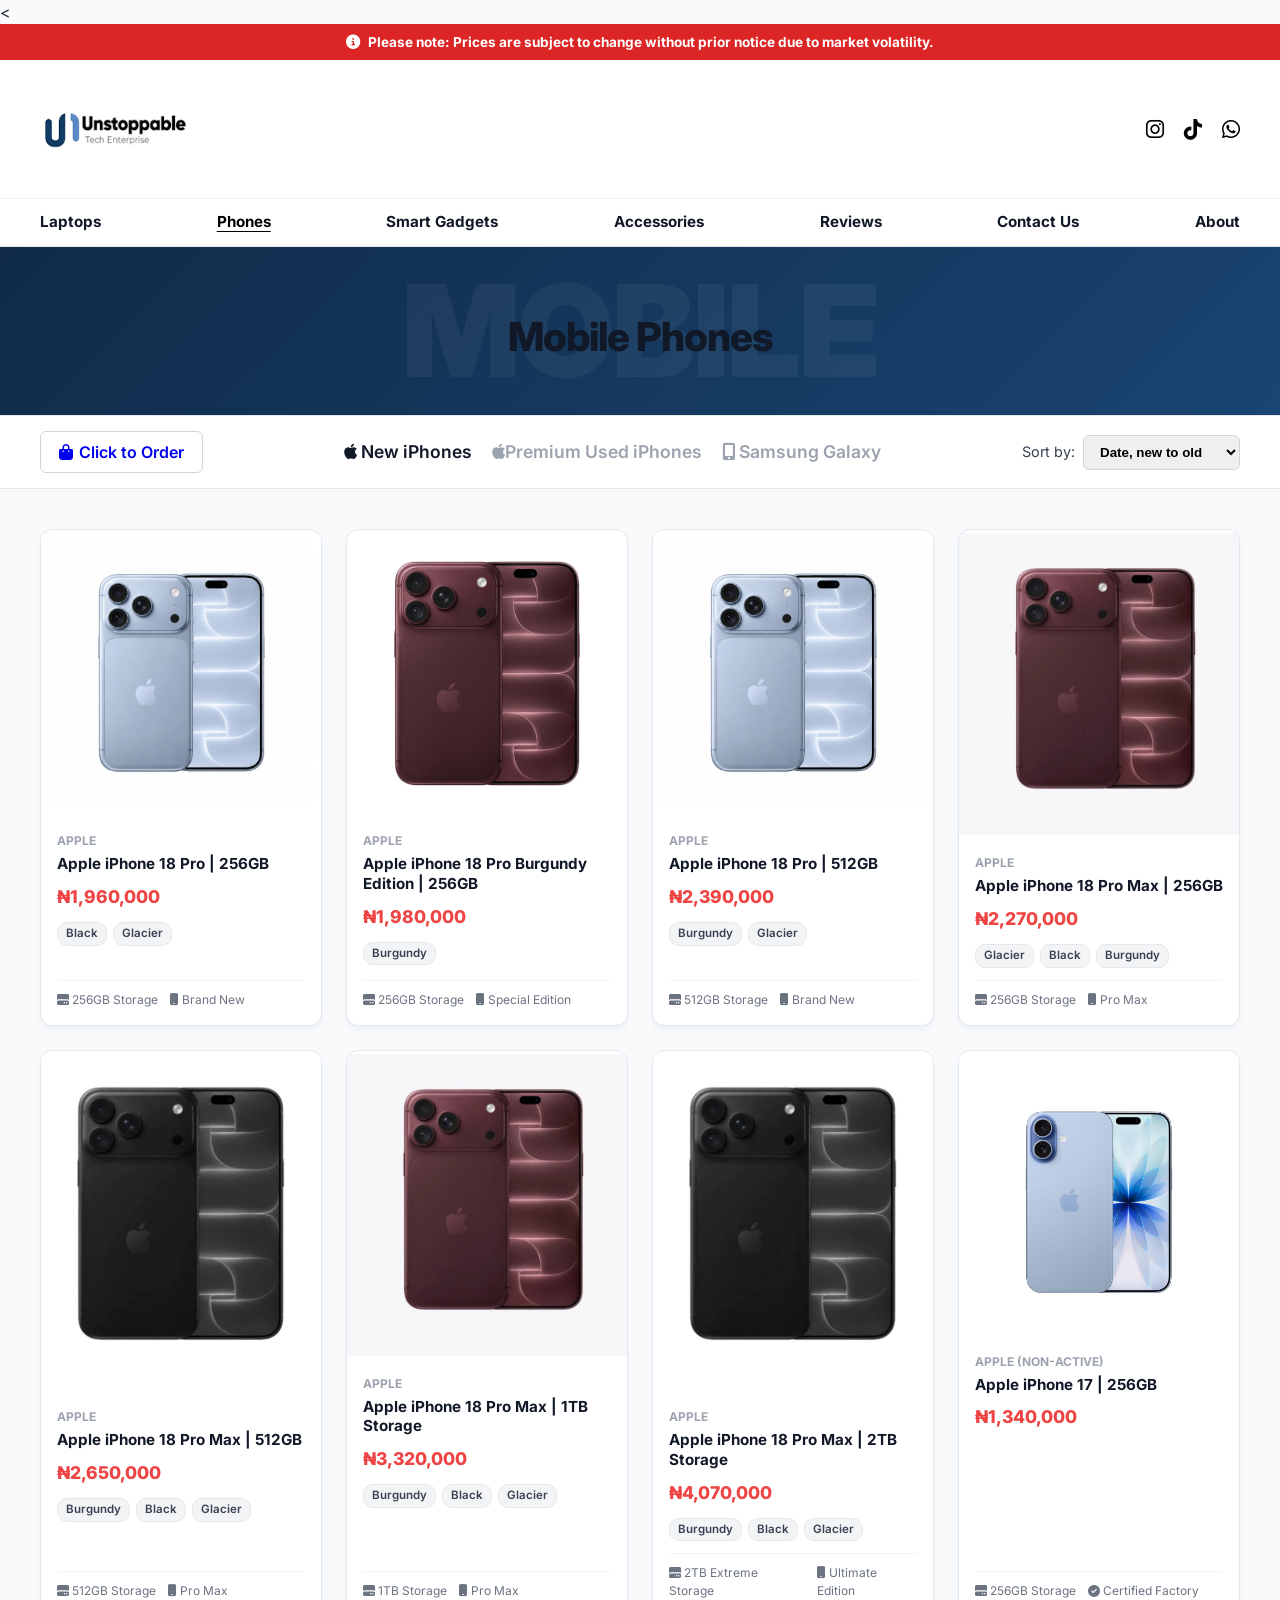
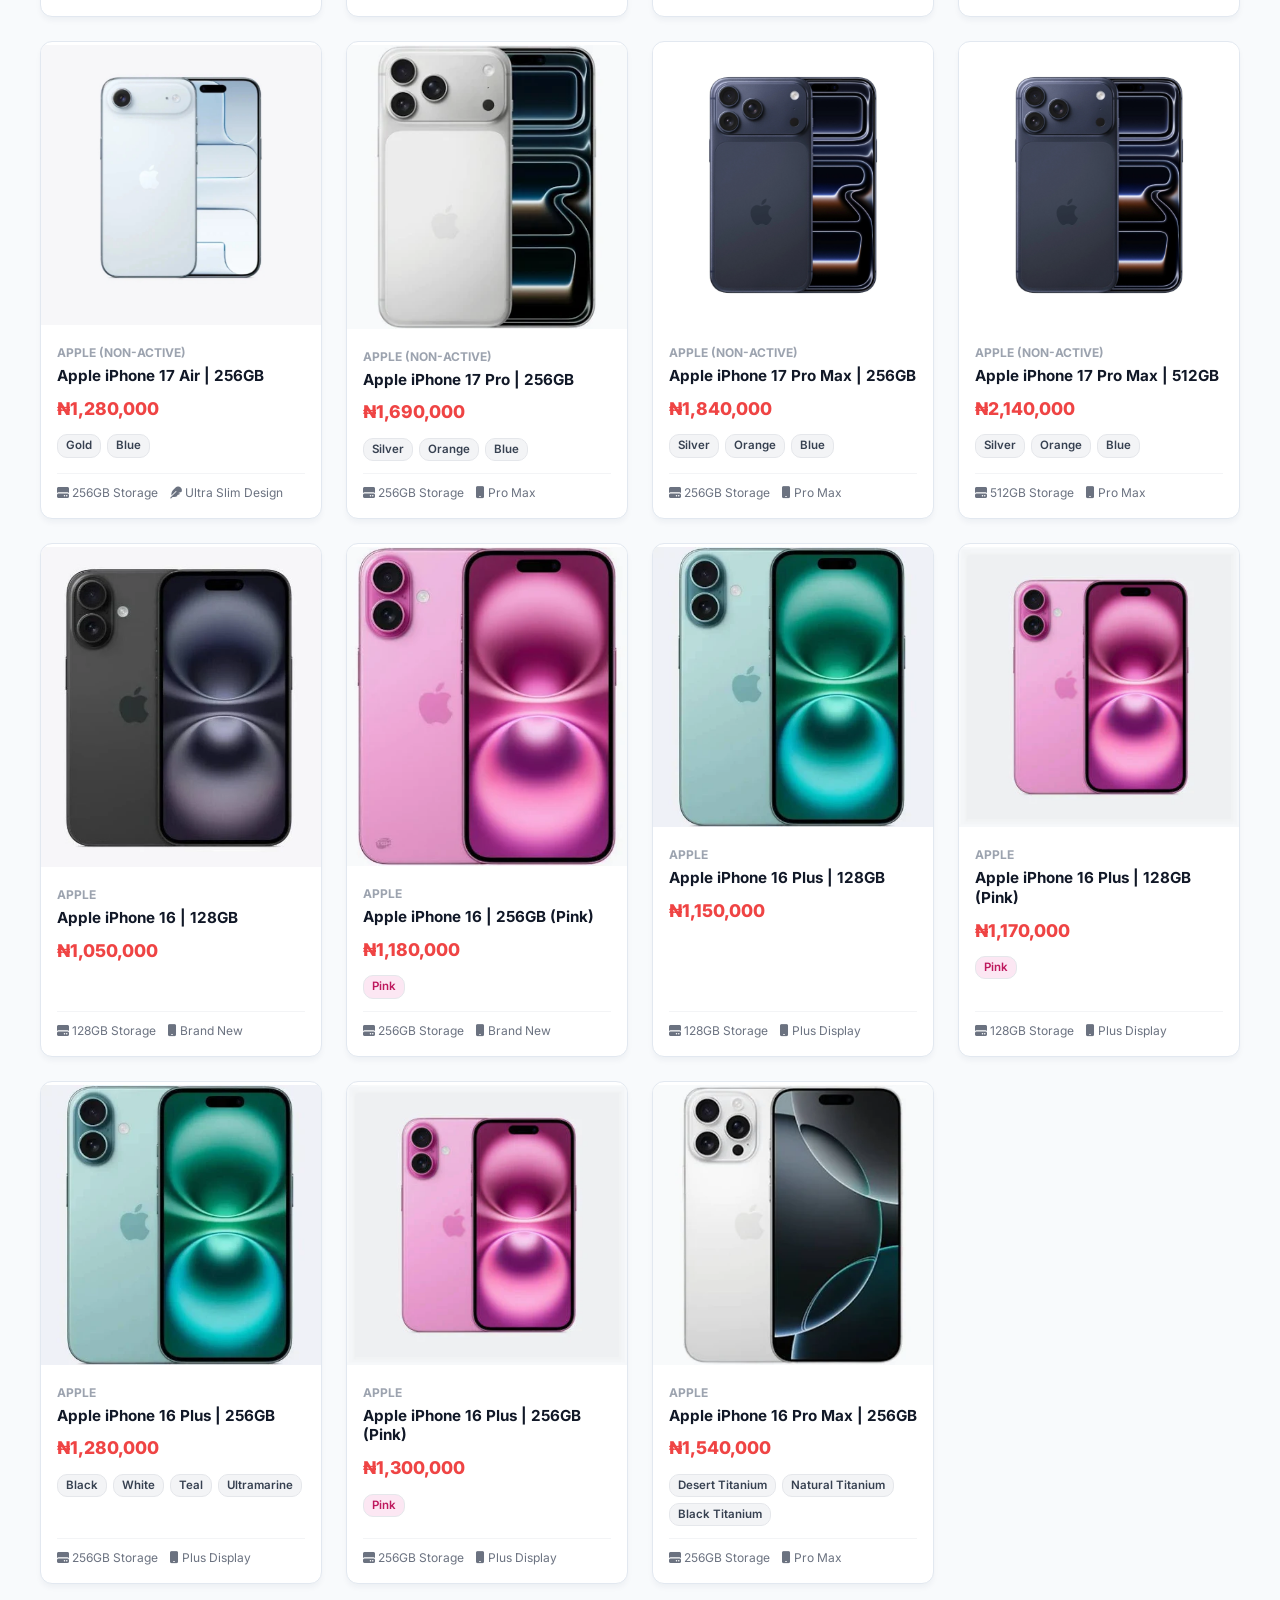
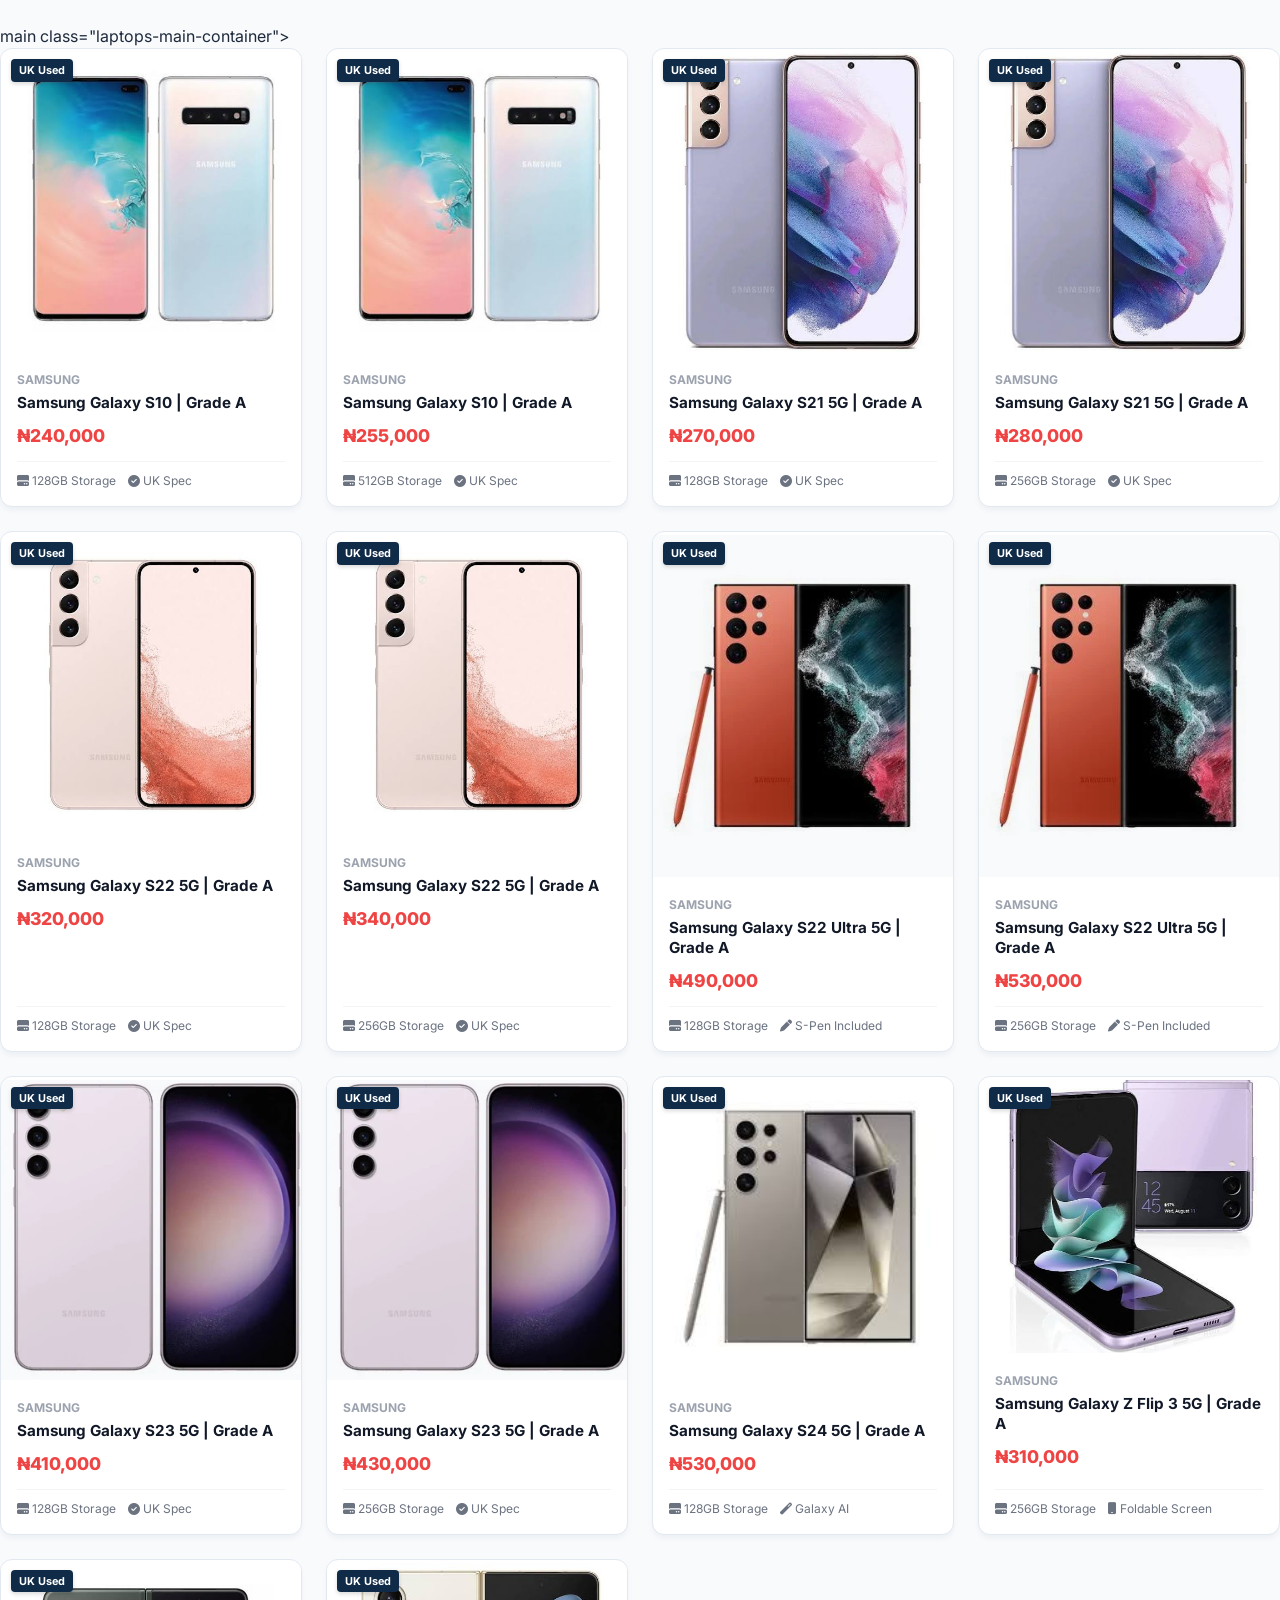
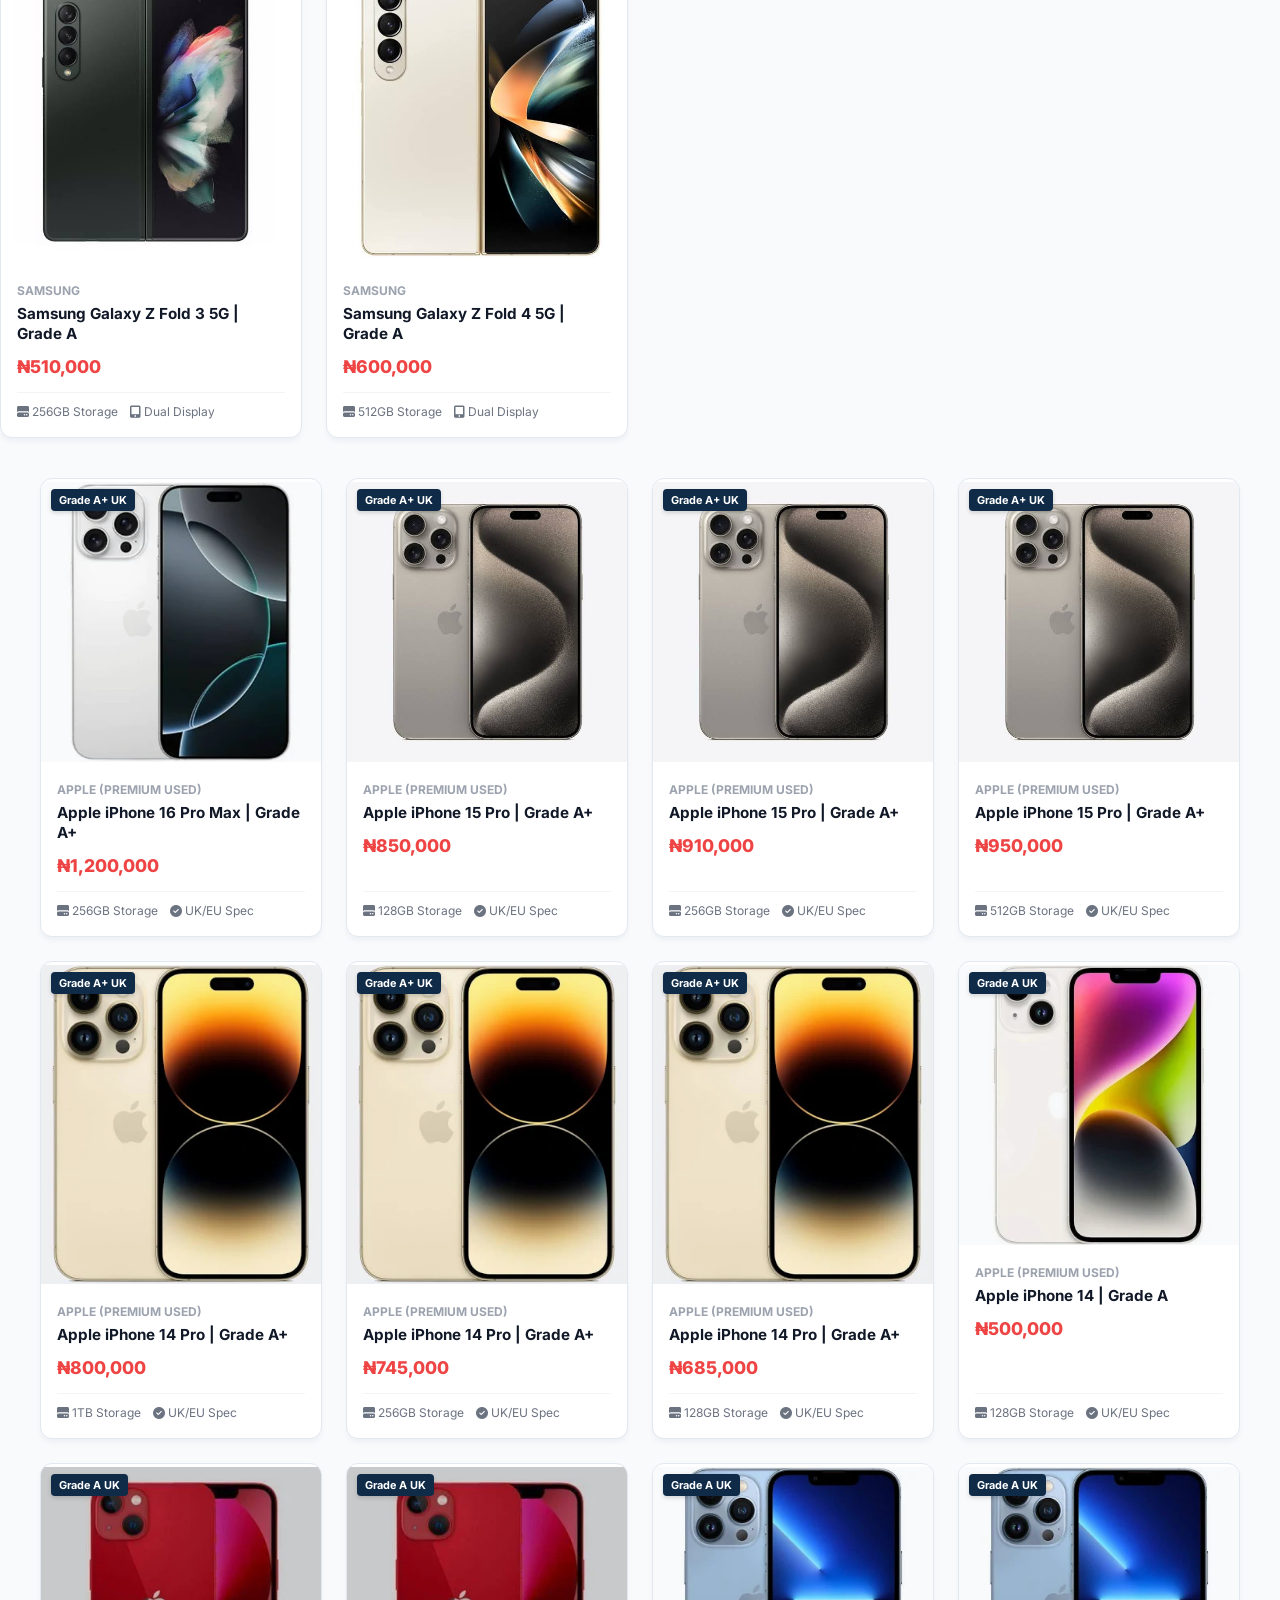
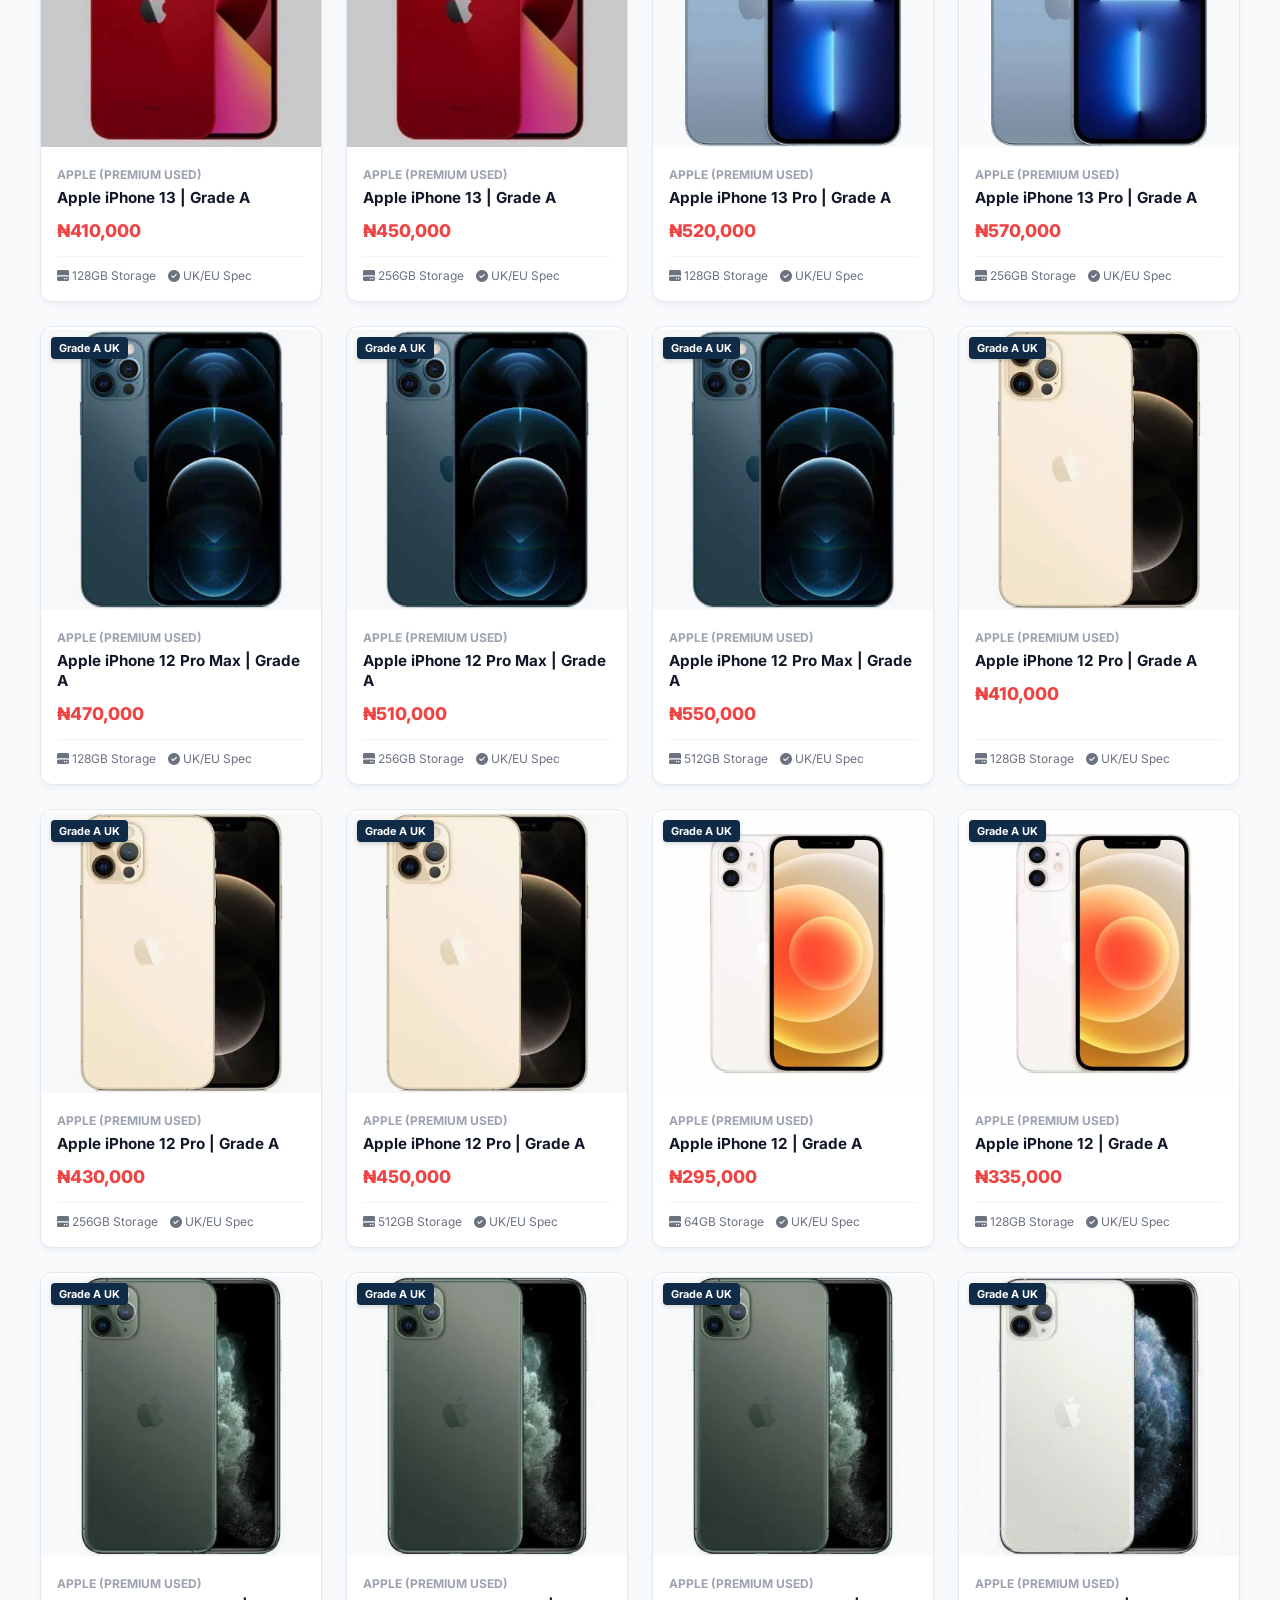
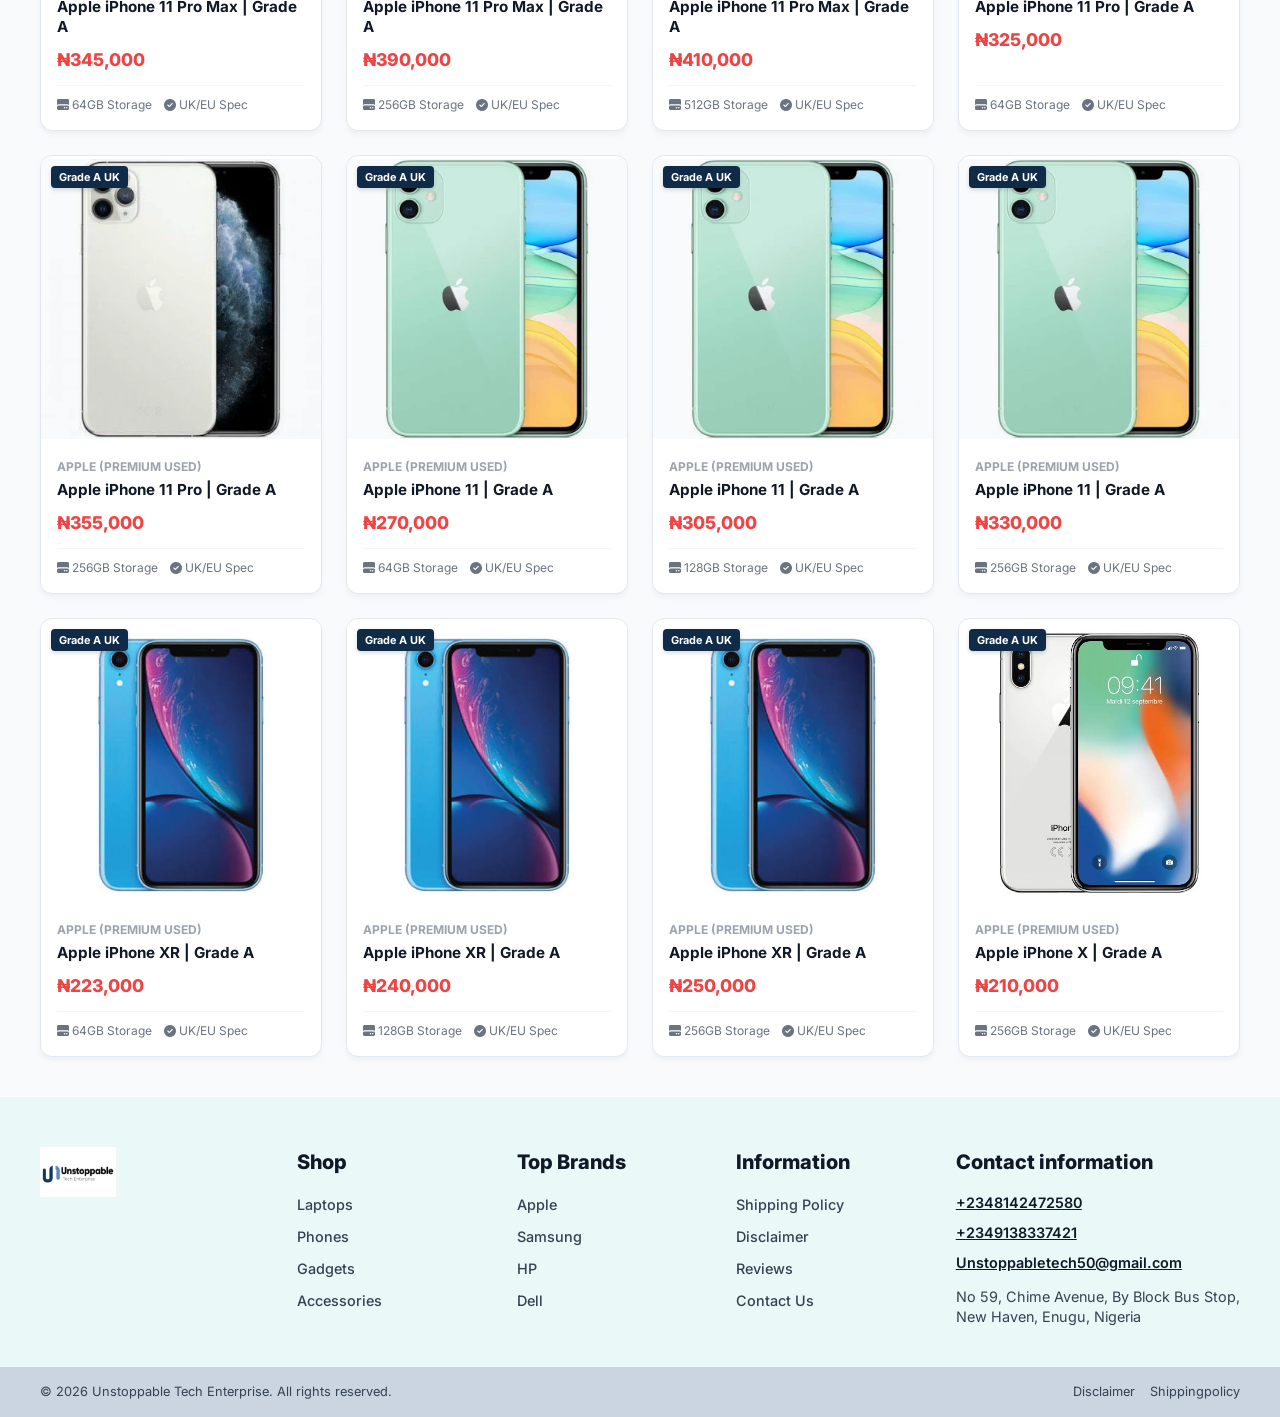
==== commit f14dbbec: "Updated website files" ====
--- a/index.html
+++ b/index.html
@@ -12,19 +12,13 @@
   <link rel="stylesheet" href="style.css">
 </head>
 <body>
-<!-- Top Announcement Bar -->
-<div class="top-announcement-bar">
-  <i class="fas fa-circle-info"></i>
-  <span>Please note: Prices are subject to change without prior notice due to market volatility.</span>
-</div>
-  <!-- Header -->
-  <!-- Sticky Header Wrapper -->
+<<!-- Sticky Header Wrapper -->
 <div class="sticky-header-wrapper">
 
-  <!-- Red Sticky Announcement Bar -->
+  <!-- Top Announcement Bar -->
   <div class="top-announcement-bar">
     <i class="fas fa-circle-info"></i>
-    <span>Please note: Prices are subject to change without prior notice due to market volatility. Kindly confirm current rates with our representatives.</span>
+    <span>Please note: Prices are subject to change without prior notice due to market volatility.</span>
   </div>
 
   <!-- Main Header -->
@@ -37,7 +31,6 @@
         <a href="https://www.instagram.com/unstoppable_techh?dlrf=MTU1bzlmZHRybW9jNA%3D%3D&utm_source=qr" target="_blank" rel="noopener noreferrer" aria-label="Instagram"><i class="fab fa-instagram"></i></a>
         <a href="https://www.tiktok.com/@unstoppabletech?_r=1&_t=ZS-9Adv2xZmcsM" target="_blank" rel="noopener noreferrer" aria-label="TikTok"><i class="fab fa-tiktok"></i></a>
         <a href="https://wa.me/message/HZ3OK4SEQXMGN1" target="_blank" rel="noopener noreferrer" aria-label="WhatsApp"><i class="fab fa-whatsapp"></i></a>
-             
       </div>
     </div>
     <nav class="nav-bar">
@@ -55,40 +48,44 @@
 
 </div>
 
-  <!-- Phones Banner Title -->
-  <section class="laptops-hero-section">
-    <div class="watermark-bg">Mobile</div>
-    <h1 class="laptops-title">Mobile Phones</h1>
-  </section>
-
-  <!-- Filter & Brand Switcher Toolbar -->
-  <div class="filter-toolbar-container">
-    <div class="filter-toolbar">
-           class="show-filters-btn">
-        <i class="fas fa-sliders"></i> Show filters
-      </button>
-
-      <!-- Brand Sub-Category Tabs -->
-      <div class="category-subtypes">
-        <a href="Newiphones.html" class="subtype-link active"> New iPhones</a>
-        <a href="usediphones.html" class="subtype-link"><i class="fab fa-apple"></i>Premium Used iPhones</a>
-        <a href="samsung.html" class="subtype-link"><i class="fas fa-mobile-alt"></i> Samsung Galaxy</a>
-      </div>
-
-      <div class="sort-dropdown-wrapper">
-        <label for="sortSelect">Sort by:</label>
-        <select id="sortSelect" class="sort-select">
-          <option value="newest">Date, new to old</option>
-          <option value="price-low">Price, low to high</option>
-          <option value="price-high">Price, high to low</option>
-        </select>
-      </div>
-    </div>
+<!-- Phones Banner Title (Single Clean Instance) -->
+<section class="laptops-hero-section">
+  <div class="watermark-bg">Mobile</div>
+  <h1 class="laptops-title">Mobile Phones</h1>
+</section>
+
+<!-- Filter & Brand Switcher Toolbar -->
+<div class="filter-toolbar-container">
+  <div class="filter-toolbar">
+    
+    <!-- Click to Order Button -->
+    <a href="contact.html?subject=Direct%20Order" class="show-filters-btn" style="text-decoration: none; display: inline-flex; align-items: center; gap: 6px;">
+      <i class="fas fa-shopping-bag"></i> Click to Order
+    </a>
+
+    <!-- Brand Sub-Category Tabs -->
+    <div class="category-subtypes">
+      <a href="Newiphones.html" class="subtype-link active"><i class="fab fa-apple"></i> New iPhones</a>
+       <a href="usediphones.html" class="subtype-link"><i class="fab fa-apple"></i>Premium Used iPhones</a>
+      <a href="samsung.html" class="subtype-link"><i class="fas fa-mobile-alt"></i> Samsung Galaxy</a>
+    </div>
+
+    <!-- Sort Dropdown -->
+    <div class="sort-dropdown-wrapper">
+      <label for="sortSelect">Sort by:</label>
+      <select id="sortSelect" class="sort-select">
+        <option value="newest">Date, new to old</option>
+        <option value="price-low">Price, low to high</option>
+        <option value="price-high">Price, high to low</option>
+      </select>
+    </div>
+
   </div>
-
-  <!-- Phones Grid -->
-  <main class="laptops-main-container">
-    <div class="laptop-cards-grid">
+</div>
+
+<!-- Phones Grid -->
+<main class="laptops-main-container">
+  <div class="laptop-cards-grid">
 
       <!-- iPhone 18 Pro 256GB -->
       <div class="laptop-card">
